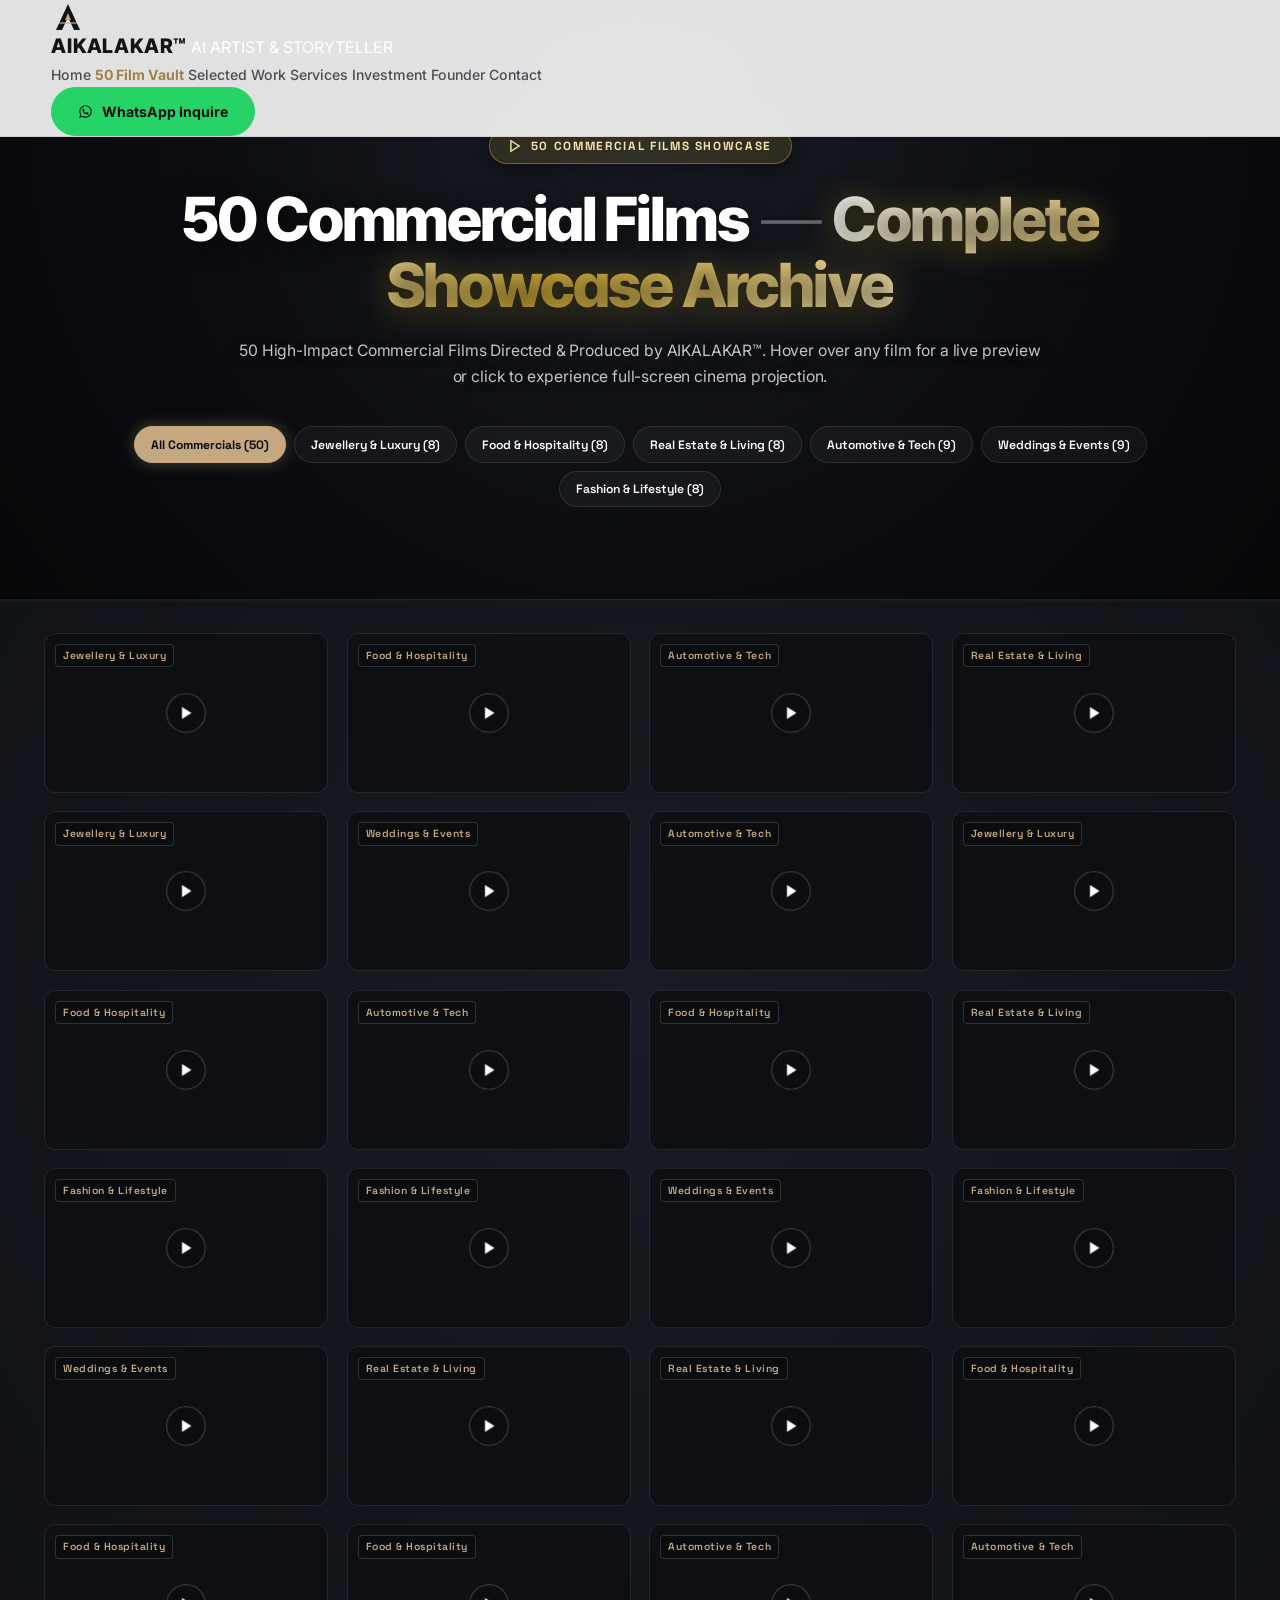
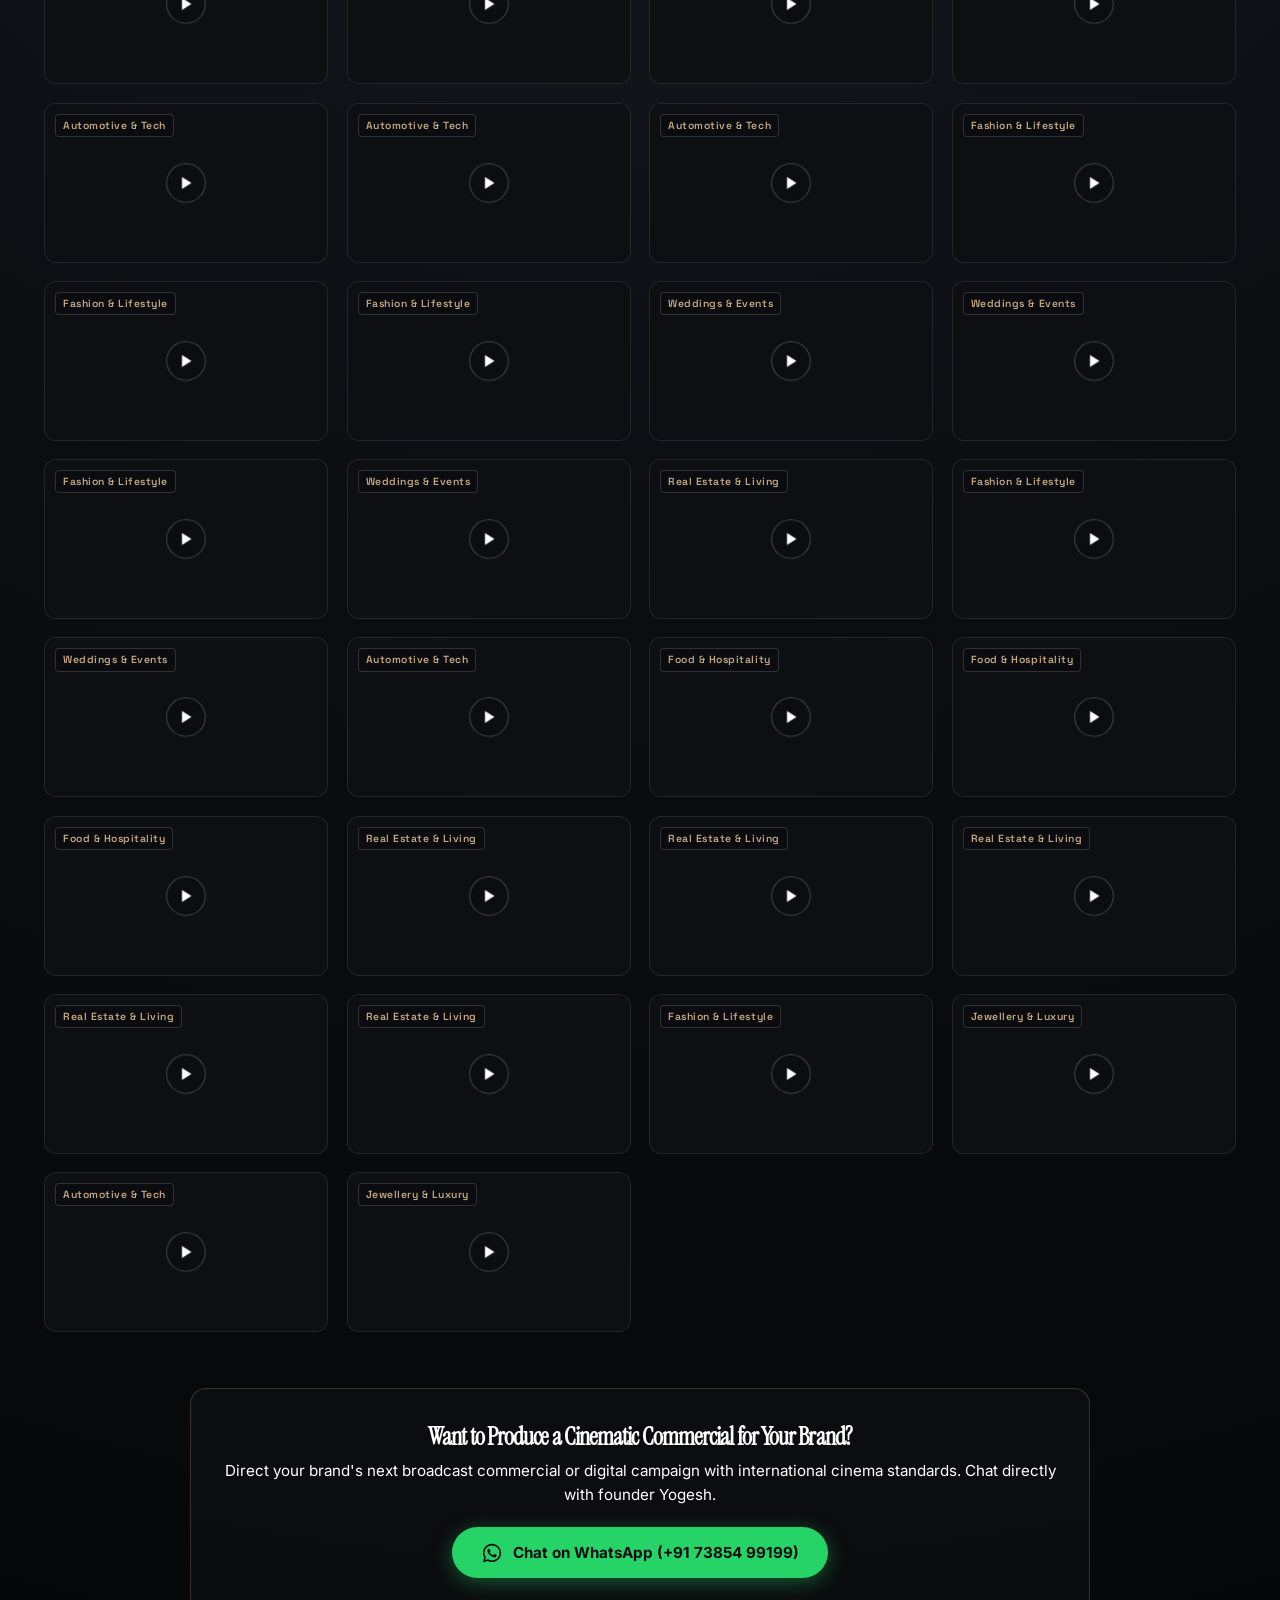
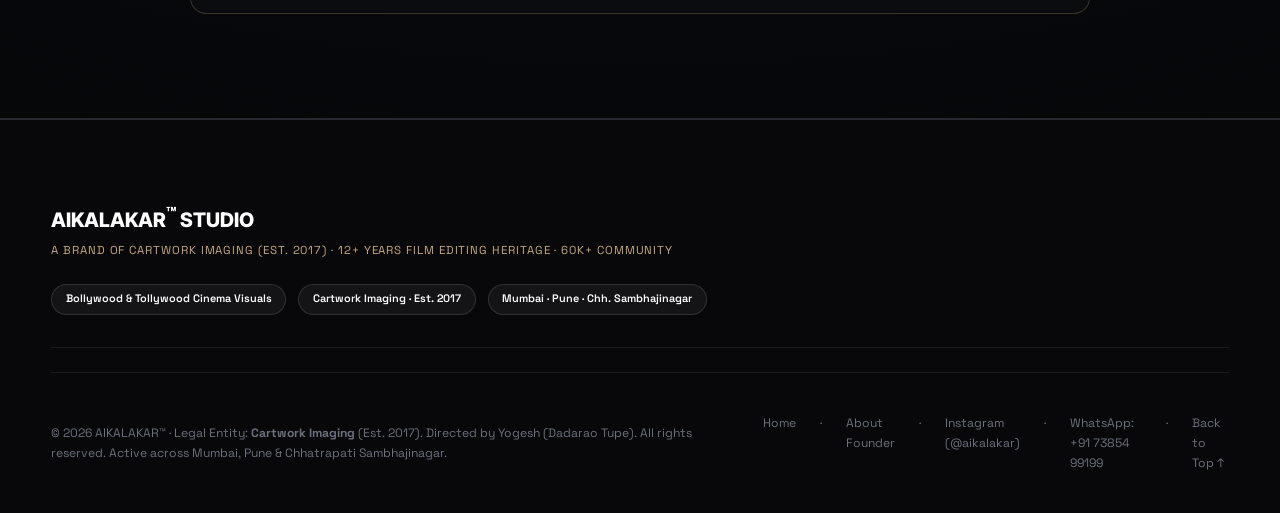
==== vault.html @ ef69bce9 "Add Cartwork Imaging legal entity (Est. 2017) and Mumbai, Pune, Chh. Sambhajinagar movement details" ====
<!DOCTYPE html>
<html lang="en">
<head>
  <meta charset="UTF-8" />
  <meta name="viewport" content="width=device-width, initial-scale=1.0, viewport-fit=cover" />
  <title>50 Commercial Films Showcase | AIKALAKAR™ Studio</title>
  <meta name="description" content="Explore 50 production-grade commercial films directed and produced by AIKALAKAR™. Luxury jewellery, hospitality, real estate, automotive, fashion, and technology commercials." />

  <!-- Favicon -->
  <link rel="icon" type="image/svg+xml" href="assets/favicon.svg" />

  <!-- Brand Standard Typography Fonts -->
  <link rel="preconnect" href="https://fonts.googleapis.com" />
  <link rel="preconnect" href="https://fonts.gstatic.com" crossorigin />
  <link href="https://fonts.googleapis.com/css2?family=Instrument+Serif:ital@0;1&family=Inter+Tight:wght@500;600;700;800&family=Inter:wght@300;400;500;600;700;800&family=Plus+Jakarta+Sans:wght@400;500;600;700&family=Space+Grotesk:wght@500;600;700&display=swap" rel="stylesheet" />

  <!-- Stylesheet -->
  <link rel="stylesheet" href="css/style.css" />
  <style>
    .vault-page-hero {
      padding: 8rem 0 3.5rem 0;
      text-align: center;
      background-color: #07080b !important;
      background: radial-gradient(circle at 50% 20%, rgba(26, 29, 38, 0.95) 0%, rgba(11, 13, 17, 0.99) 55%, #060709 100%), #07080b !important;
      border-bottom: 1px solid rgba(255, 255, 255, 0.08);
    }
    .vault-page-hero h1 {
      font-family: var(--font-display);
      font-size: clamp(2.2rem, 4.8vw, 3.8rem);
      font-weight: 800;
      line-height: 1.1;
      color: #ffffff;
      margin-bottom: 1.15rem;
      letter-spacing: -0.035em;
      text-shadow: 0 4px 24px rgba(0, 0, 0, 0.6);
    }
    .vault-page-hero p {
      max-width: 820px;
      margin: 0 auto 2.25rem auto;
      font-family: var(--font-body);
      font-size: clamp(0.98rem, 1.22vw, 1.15rem);
      color: rgba(255, 255, 255, 0.76);
      line-height: 1.68;
      font-weight: 400;
      letter-spacing: -0.01em;
      text-shadow: 0 2px 10px rgba(0, 0, 0, 0.5);
    }
  </style>
</head>
<body class="theme-cinematic-dark">

  <!-- ==========================================
       HEADER & NAVIGATION
       ========================================== -->
  <header class="site-header" id="header">
    <div class="container header-container">
      <a href="index.html" class="brand-identity" aria-label="AIKALAKAR Studio Home">
        <div class="brand-symbol"><svg width="32" height="32" viewBox="0 0 64 64" fill="none" xmlns="http://www.w3.org/2000/svg"><polygon points="32,6 56,58 44,58 32,32 20,58 8,58" fill="#111111" /><polygon points="26,38 38,38 32,24" fill="#c5a880" /><line x1="16" y1="44" x2="48" y2="44" stroke="#c5a880" stroke-width="2.5" stroke-linecap="square" /></svg></div>
        <div class="brand-text">
          <span class="brand-title">AIKALAKAR<span class="brand-trademark">™</span></span>
          <span class="brand-subtitle">AI ARTIST &amp; STORYTELLER</span>
        </div>
      </a>

      <!-- Desktop Navigation Links -->
      <nav class="desktop-nav" aria-label="Primary Navigation">
        <a href="index.html" class="nav-link">Home</a>
        <a href="vault.html" class="nav-link active" style="color: var(--gold-dark); font-weight: 700;">50 Film Vault</a>
        <a href="index.html#work" class="nav-link">Selected Work</a>
        <a href="index.html#services" class="nav-link">Services</a>
        <a href="index.html#pricing" class="nav-link">Investment</a>
        <a href="index.html#about" class="nav-link">Founder</a>
        <a href="index.html#contact" class="nav-link">Contact</a>
      </nav>

      <!-- Header Action Group -->
      <div class="header-actions">
        <a href="https://wa.me/917385499199?text=Hello%20AIKALAKAR!%20I%20am%20interested%20in%20creating%20a%20commercial%20film%20for%20my%20brand." target="_blank" rel="noopener noreferrer" class="btn btn-primary header-cta-btn" style="background: #25D366; color: #0b0d10; border-color: #25D366; font-weight: 700;">
          <svg width="15" height="15" viewBox="0 0 24 24" fill="currentColor"><path d="M12.04 2c-5.46 0-9.91 4.45-9.91 9.91 0 1.75.46 3.45 1.32 4.95L2.05 22l5.25-1.38c1.45.79 3.08 1.21 4.74 1.21 5.46 0 9.91-4.45 9.91-9.91 0-2.65-1.03-5.14-2.9-7.01A9.82 9.82 0 0 0 12.04 2zm.01 18.06c-1.48 0-2.93-.4-4.2-1.15l-.3-.18-3.12.82.83-3.04-.2-.31a8.13 8.13 0 0 1-1.25-4.29c0-4.51 3.67-8.18 8.19-8.18 2.19 0 4.24.85 5.79 2.4 1.54 1.55 2.4 3.61 2.4 5.8-.01 4.51-3.68 8.12-8.24 8.12zm4.49-6.13c-.25-.12-1.47-.72-1.7-.81-.23-.08-.39-.12-.56.12-.17.25-.64.81-.79.97-.14.17-.29.19-.54.06-.25-.12-1.05-.39-2-1.23-.74-.66-1.24-1.47-1.38-1.72-.15-.25-.02-.38.11-.51.11-.11.25-.29.37-.43.12-.15.17-.25.25-.42.08-.17.04-.31-.02-.44-.06-.12-.56-1.35-.77-1.85-.2-.48-.41-.42-.56-.43h-.48c-.17 0-.44.06-.66.31-.23.25-.87.85-.87 2.08 0 1.23.89 2.41 1.02 2.58.12.17 1.76 2.68 4.25 3.76.59.26 1.06.41 1.42.53.6.19 1.14.16 1.57.1.48-.07 1.47-.6 1.68-1.18.21-.58.21-1.07.15-1.18-.06-.11-.23-.17-.48-.3z"/></svg>
          <span>WhatsApp Inquire</span>
        </a>
        
        <!-- Mobile Menu Toggle Button -->
        <button class="mobile-nav-toggle" aria-label="Toggle navigation menu" id="mobile-nav-btn">
          <span></span>
          <span></span>
          <span></span>
        </button>
      </div>
    </div>
  </header>

  <!-- Mobile Drawer Menu -->
  <div class="mobile-drawer-overlay" id="mobile-overlay"></div>
  <aside class="mobile-drawer" id="mobile-drawer" aria-label="Mobile Navigation">
    <div>
      <div style="display: flex; align-items: center; gap: 0.75rem; margin-bottom: 2.5rem;">
        <svg width="28" height="28" viewBox="0 0 64 64" fill="none" xmlns="http://www.w3.org/2000/svg">
          <polygon points="32,6 56,58 44,58 32,32 20,58 8,58" fill="#111111" />
          <polygon points="26,38 38,38 32,24" fill="#c5a880" />
          <line x1="16" y1="44" x2="48" y2="44" stroke="#c5a880" stroke-width="2.5" />
        </svg>
        <span style="font-family: var(--font-display); font-weight: 800; font-size: 1.2rem;">AIKALAKAR<sup>™</sup></span>
      </div>
      <nav class="mobile-menu-links">
        <a href="index.html" class="mobile-menu-link">Home</a>
        <a href="vault.html" class="mobile-menu-link" style="color: var(--gold-dark); font-weight: 700;">50 Film Vault</a>
        <a href="index.html#work" class="mobile-menu-link">Selected Work</a>
        <a href="index.html#services" class="mobile-menu-link">Creative Services</a>
        <a href="index.html#pricing" class="mobile-menu-link">Investment</a>
        <a href="index.html#about" class="mobile-menu-link">Founder</a>
        <a href="index.html#contact" class="mobile-menu-link">Contact &amp; Enquiry</a>
      </nav>
    </div>

    <div style="padding-top: 2rem; border-top: 1px solid var(--border-light);">
      <p style="font-size: 0.85rem; color: var(--text-secondary); margin-bottom: 1.25rem;">
        Ideas. Visuals. Stories. For Your Brand.
      </p>
      <div style="display: flex; flex-direction: column; gap: 0.75rem;">
        <a href="index.html#contact" class="btn btn-primary" style="width: 100%;">Start a Project</a>
        <a href="https://wa.me/917385499199?text=Hello%20AIKALAKAR!" target="_blank" class="btn btn-whatsapp" style="width: 100%;">
          Chat on WhatsApp
        </a>
      </div>
    </div>
  </aside>

  <main id="main-content">
    <!-- Vault Dedicated Hero Section -->
    <section class="vault-page-hero">
      <div class="container">
        <div class="vault-badge">
          <svg width="14" height="14" viewBox="0 0 24 24" fill="none" stroke="currentColor" stroke-width="2.5"><polygon points="5 3 19 12 5 21 5 3"></polygon></svg>
          50 Commercial Films Showcase
        </div>
        <h1>50 Commercial Films <span class="vault-title-sep">—</span> <span class="vault-title-accent">Complete Showcase Archive</span></h1>
        <p>
          50 High-Impact Commercial Films Directed &amp; Produced by AIKALAKAR™. Hover over any film for a live preview or click to experience full-screen cinema projection.
        </p>

        <!-- Category Filter Pills -->
        <div class="vault-filters-bar" id="vault-filters-bar">
          <button class="vault-filter-btn active" data-filter="all">All Commercials (50)</button>
          <button class="vault-filter-btn" data-filter="luxury">Jewellery &amp; Luxury (8)</button>
          <button class="vault-filter-btn" data-filter="food">Food &amp; Hospitality (8)</button>
          <button class="vault-filter-btn" data-filter="realestate">Real Estate &amp; Living (8)</button>
          <button class="vault-filter-btn" data-filter="auto">Automotive &amp; Tech (9)</button>
          <button class="vault-filter-btn" data-filter="wedding">Weddings &amp; Events (9)</button>
          <button class="vault-filter-btn" data-filter="fashion">Fashion &amp; Lifestyle (8)</button>
        </div>
      </div>
    </section>

    <!-- Vault Grid Section -->
    <section class="video-vault-section" style="padding-top: 2rem;">
      <div class="container-wide">
        <div class="vault-grid" id="vault-films-grid">
          <!-- Populated dynamically by js/main.js -->
        </div>

        <!-- Vault Bottom WhatsApp CTA -->
        <div class="vault-bottom-cta">
          <h3>Want to Produce a Cinematic Commercial for Your Brand?</h3>
          <p>
            Direct your brand's next broadcast commercial or digital campaign with international cinema standards. Chat directly with founder Yogesh.
          </p>
          <a href="https://wa.me/917385499199?text=Hello%20AIKALAKAR%2C%20I%20am%20interested%20in%20producing%20a%20commercial%20film%20for%20my%20brand." target="_blank" rel="noopener noreferrer" class="vault-wa-big-btn">
            <svg width="22" height="22" viewBox="0 0 24 24" fill="currentColor"><path d="M12.04 2c-5.46 0-9.91 4.45-9.91 9.91 0 1.75.46 3.45 1.32 4.95L2.05 22l5.25-1.38c1.45.79 3.08 1.21 4.74 1.21 5.46 0 9.91-4.45 9.91-9.91 0-2.65-1.03-5.14-2.9-7.01A9.82 9.82 0 0 0 12.04 2zm.01 18.06c-1.48 0-2.93-.4-4.2-1.15l-.3-.18-3.12.82.83-3.04-.2-.31a8.13 8.13 0 0 1-1.25-4.29c0-4.51 3.67-8.18 8.19-8.18 2.19 0 4.24.85 5.79 2.4 1.54 1.55 2.4 3.61 2.4 5.8-.01 4.51-3.68 8.12-8.24 8.12zm4.49-6.13c-.25-.12-1.47-.72-1.7-.81-.23-.08-.39-.12-.56.12-.17.25-.64.81-.79.97-.14.17-.29.19-.54.06-.25-.12-1.05-.39-2-1.23-.74-.66-1.24-1.47-1.38-1.72-.15-.25-.02-.38.11-.51.11-.11.25-.29.37-.43.12-.15.17-.25.25-.42.08-.17.04-.31-.02-.44-.06-.12-.56-1.35-.77-1.85-.2-.48-.41-.42-.56-.43h-.48c-.17 0-.44.06-.66.31-.23.25-.87.85-.87 2.08 0 1.23.89 2.41 1.02 2.58.12.17 1.76 2.68 4.25 3.76.59.26 1.06.41 1.42.53.6.19 1.14.16 1.57.1.48-.07 1.47-.6 1.68-1.18.21-.58.21-1.07.15-1.18-.06-.11-.23-.17-.48-.3z"/></svg>
            <span>Chat on WhatsApp (+91 73854 99199)</span>
          </a>
        </div>
      </div>
    </section>
  </main>

  <!-- ==========================================
       MODAL: BIG SCREEN VIDEO LIGHTBOX
       ========================================== -->
  <div class="modal-overlay" id="project-modal" role="dialog" aria-modal="true" aria-labelledby="modal-title">
    <div class="modal-container">
      <button class="modal-close-btn" id="modal-close-btn" aria-label="Close Project Lightbox">
        <svg width="22" height="22" viewBox="0 0 24 24" fill="none" stroke="currentColor" stroke-width="2.5"><line x1="18" y1="6" x2="6" y2="18"></line><line x1="6" y1="6" x2="18" y2="18"></line></svg>
      </button>

      <!-- Video Player Viewport -->
      <div class="modal-video-stage">
        <video id="modal-video-player" class="modal-video-element" controls playsinline>
          <source src="" type="video/mp4" />
          Your browser does not support the video tag.
        </video>
        <!-- Floating Corner WhatsApp Button -->
        <a href="https://wa.me/917385499199?text=Hello%20AIKALAKAR!%20I%20want%20to%20create%20a%20commercial%20video%20in%20this%20style." target="_blank" rel="noopener noreferrer" id="modal-corner-wa-btn" class="modal-corner-wa-btn" title="Inquire For This Style on WhatsApp">
          <svg width="20" height="20" viewBox="0 0 24 24" fill="currentColor"><path d="M12.04 2c-5.46 0-9.91 4.45-9.91 9.91 0 1.75.46 3.45 1.32 4.95L2.05 22l5.25-1.38c1.45.79 3.08 1.21 4.74 1.21 5.46 0 9.91-4.45 9.91-9.91 0-2.65-1.03-5.14-2.9-7.01A9.82 9.82 0 0 0 12.04 2zm.01 18.06c-1.48 0-2.93-.4-4.2-1.15l-.3-.18-3.12.82.83-3.04-.2-.31a8.13 8.13 0 0 1-1.25-4.29c0-4.51 3.67-8.18 8.19-8.18 2.19 0 4.24.85 5.79 2.4 1.54 1.55 2.4 3.61 2.4 5.8-.01 4.51-3.68 8.12-8.24 8.12zm4.49-6.13c-.25-.12-1.47-.72-1.7-.81-.23-.08-.39-.12-.56.12-.17.25-.64.81-.79.97-.14.17-.29.19-.54.06-.25-.12-1.05-.39-2-1.23-.74-.66-1.24-1.47-1.38-1.72-.15-.25-.02-.38.11-.51.11-.11.25-.29.37-.43.12-.15.17-.25.25-.42.08-.17.04-.31-.02-.44-.06-.12-.56-1.35-.77-1.85-.2-.48-.41-.42-.56-.43h-.48c-.17 0-.44.06-.66.31-.23.25-.87.85-.87 2.08 0 1.23.89 2.41 1.02 2.58.12.17 1.76 2.68 4.25 3.76.59.26 1.06.41 1.42.53.6.19 1.14.16 1.57.1.48-.07 1.47-.6 1.68-1.18.21-.58.21-1.07.15-1.18-.06-.11-.23-.17-.48-.3z"/></svg>
          <span>Inquire For This Style on WhatsApp (+91 73854 99199)</span>
        </a>
      </div>

      <!-- Project Metadata & Breakdown -->
      <div class="modal-body">
        <div class="modal-header-meta">
          <span class="category-pill" id="modal-category">Commercial Film</span>
          <span class="mono-meta" id="modal-duration">0:06 · Ultra HD Cinema</span>
        </div>
        <h2 class="modal-title" id="modal-title">Commercial Film Production</h2>
        <p class="modal-narrative" id="modal-narrative"></p>

        <!-- Technical Production Blueprint -->
        <div class="modal-specs-grid">
          <div class="spec-card">
            <span class="spec-label">Cinematic Direction</span>
            <span class="spec-value" id="modal-direction">AIKALAKAR™ Cinematic Direction</span>
          </div>
          <div class="spec-card">
            <span class="spec-label">Production Engine</span>
            <span class="spec-value" id="modal-engine">AIKALAKAR™ Proprietary Neural Production Pipeline</span>
          </div>
          <div class="spec-card">
            <span class="spec-label">Color Science</span>
            <span class="spec-value" id="modal-color">DaVinci Resolve 35mm Master</span>
          </div>
          <div class="spec-card">
            <span class="spec-label">Sound Architecture</span>
            <span class="spec-value" id="modal-sound">Mastered Spatial Foley &amp; Acoustic Score</span>
          </div>
        </div>

        <div class="modal-footer-cta">
          <a href="https://wa.me/917385499199?text=Hello%20AIKALAKAR!%20I%20want%20to%20create%20a%20commercial%20video%20in%20this%20style." target="_blank" rel="noopener noreferrer" class="btn btn-primary" style="background: #25D366; color: #0b0d10; border-color: #25D366; font-weight: 700;">
            <svg width="18" height="18" viewBox="0 0 24 24" fill="currentColor"><path d="M12.04 2c-5.46 0-9.91 4.45-9.91 9.91 0 1.75.46 3.45 1.32 4.95L2.05 22l5.25-1.38c1.45.79 3.08 1.21 4.74 1.21 5.46 0 9.91-4.45 9.91-9.91 0-2.65-1.03-5.14-2.9-7.01A9.82 9.82 0 0 0 12.04 2zm.01 18.06c-1.48 0-2.93-.4-4.2-1.15l-.3-.18-3.12.82.83-3.04-.2-.31a8.13 8.13 0 0 1-1.25-4.29c0-4.51 3.67-8.18 8.19-8.18 2.19 0 4.24.85 5.79 2.4 1.54 1.55 2.4 3.61 2.4 5.8-.01 4.51-3.68 8.12-8.24 8.12zm4.49-6.13c-.25-.12-1.47-.72-1.7-.81-.23-.08-.39-.12-.56.12-.17.25-.64.81-.79.97-.14.17-.29.19-.54.06-.25-.12-1.05-.39-2-1.23-.74-.66-1.24-1.47-1.38-1.72-.15-.25-.02-.38.11-.51.11-.11.25-.29.37-.43.12-.15.17-.25.25-.42.08-.17.04-.31-.02-.44-.06-.12-.56-1.35-.77-1.85-.2-.48-.41-.42-.56-.43h-.48c-.17 0-.44.06-.66.31-.23.25-.87.85-.87 2.08 0 1.23.89 2.41 1.02 2.58.12.17 1.76 2.68 4.25 3.76.59.26 1.06.41 1.42.53.6.19 1.14.16 1.57.1.48-.07 1.47-.6 1.68-1.18.21-.58.21-1.07.15-1.18-.06-.11-.23-.17-.48-.3z"/></svg>
            <span>Inquire on WhatsApp (+91 73854 99199)</span>
          </a>
          <button class="btn btn-outline" id="modal-inquire-btn">
            Inquire via Website Form
          </button>
        </div>
      </div>
    </div>
  </div>

  <!-- Footer -->
  <footer class="site-footer">
    <div class="container">
      <div class="footer-top" style="padding-bottom: 2rem; border-bottom: 1px solid rgba(255,255,255,0.08); margin-bottom: 1.5rem; display: flex; flex-wrap: wrap; justify-content: space-between; gap: 1.5rem; align-items: center;">
        <div>
          <div style="font-family: var(--font-display); font-size: 1.25rem; font-weight: 800; color: #ffffff;">AIKALAKAR<sup>™</sup> STUDIO</div>
          <div style="font-family: var(--font-mono); font-size: 0.72rem; color: var(--gold-accent); margin-top: 0.25rem; letter-spacing: 0.08em;">
            A BRAND OF CARTWORK IMAGING (EST. 2017) · 12+ YEARS FILM EDITING HERITAGE · 60K+ COMMUNITY
          </div>
        </div>
        <div style="display: flex; gap: 0.75rem; flex-wrap: wrap;">
          <span class="cinema-tag-badge">Bollywood &amp; Tollywood Cinema Visuals</span>
          <span class="cinema-tag-badge">Cartwork Imaging · Est. 2017</span>
          <span class="cinema-tag-badge">Mumbai · Pune · Chh. Sambhajinagar</span>
        </div>
      </div>
      <div class="footer-bottom">
        <div>
          © 2026 AIKALAKAR™ · Legal Entity: <strong>Cartwork Imaging</strong> (Est. 2017). Directed by Yogesh (Dadarao Tupe). All rights reserved. Active across Mumbai, Pune &amp; Chhatrapati Sambhajinagar.
        </div>
        <div class="footer-bottom-links">
          <a href="index.html">Home</a>
          <span>·</span>
          <a href="index.html#about">About Founder</a>
          <span>·</span>
          <a href="https://instagram.com/aikalakar" target="_blank" rel="noopener noreferrer">Instagram (@aikalakar)</a>
          <span>·</span>
          <a href="https://wa.me/917385499199" target="_blank" rel="noopener noreferrer">WhatsApp: +91 73854 99199</a>
          <span>·</span>
          <a href="#">Back to Top ↑</a>
        </div>
      </div>
    </div>
  </footer>

  <script src="js/main.js"></script>
</body>
</html>
---- css/style.css ----
/* ==========================================================================
   AIKALAKAR™ — Editorial Design System & Stylesheet
   Luxury Creative Agency · AI-Powered Production · Cinematic Visuals
   ========================================================================== */

/* ── 1. DESIGN TOKENS ── */
:root {
  /* Color Palette */
  --color-white: #ffffff;
  --color-ivory: #faf8f5;
  --color-ivory-light: #fdfcf9;
  --color-ivory-dark: #f0ece3;
  --color-charcoal-deep: #0c0d10;
  --color-charcoal: #141519;
  --color-charcoal-surface: #1a1c22;
  --color-charcoal-border: #272a33;
  --color-black: #08080a;

  /* Typography Colors */
  --text-primary: #121316;
  --text-secondary: #4a4d55;
  --text-muted: #7d828f;
  --text-inverse: #f7f7f9;
  --text-inverse-muted: #9fa3af;

  /* Accent Muted Metallic Gold */
  --gold-accent: #c5a880;
  --gold-muted: #bfa15f;
  --gold-dark: #9e824c;
  --gold-glow: rgba(197, 168, 128, 0.16);
  --gold-subtle: rgba(197, 168, 128, 0.08);

  /* Hairline Borders */
  --border-light: rgba(18, 19, 22, 0.08);
  --border-subtle: rgba(18, 19, 22, 0.05);
  --border-card: #e8e5de;
  --border-dark: rgba(255, 255, 255, 0.1);

  /* International Standard Typography Tokens */
  --font-display: 'Inter Tight', -apple-system, BlinkMacSystemFont, 'SF Pro Display', 'Helvetica Neue', Arial, sans-serif;
  --font-serif: 'Instrument Serif', Georgia, 'Times New Roman', serif;
  --font-body: 'Inter', -apple-system, BlinkMacSystemFont, 'SF Pro Text', 'Helvetica Neue', Arial, sans-serif;
  --font-mono: 'Space Grotesk', -apple-system, 'SF Mono', Menlo, monospace;

  /* Layout & Spacing */
  --container-max: 1360px;
  --container-narrow: 1040px;
  --container-pad: clamp(1.25rem, 4vw, 3.5rem);
  --section-pad-y: clamp(5rem, 8vw, 9rem);
  --section-pad-sm: clamp(3rem, 5vw, 5rem);

  /* Transitions */
  --transition-fast: 0.2s cubic-bezier(0.16, 1, 0.3, 1);
  --transition-smooth: 0.4s cubic-bezier(0.16, 1, 0.3, 1);
  --transition-slow: 0.7s cubic-bezier(0.16, 1, 0.3, 1);

  /* Shadows */
  --shadow-subtle: 0 4px 20px -2px rgba(0, 0, 0, 0.04);
  --shadow-elevated: 0 16px 40px -8px rgba(0, 0, 0, 0.08);
  --shadow-modal: 0 24px 60px -12px rgba(0, 0, 0, 0.35);

  /* Radius */
  --radius-xs: 4px;
  --radius-sm: 8px;
  --radius-md: 14px;
  --radius-lg: 20px;
  --radius-pill: 9999px;
}

/* ── 2. GLOBAL RESET & BASE ── */
*, *::before, *::after {
  margin: 0;
  padding: 0;
  box-sizing: border-box;
}

html {
  font-size: 16px;
  scroll-behavior: smooth;
  text-rendering: optimizeLegibility;
  -webkit-font-smoothing: antialiased;
  -moz-osx-font-smoothing: grayscale;
  -webkit-text-size-adjust: 100%;
  overflow-x: hidden;
  max-width: 100vw;
}

body {
  font-family: var(--font-body);
  background-color: var(--color-white);
  color: var(--text-primary);
  line-height: 1.65;
  overflow-x: hidden;
  position: relative;
}

img, video {
  max-width: 100%;
  height: auto;
  display: block;
}

a {
  color: inherit;
  text-decoration: none;
  transition: color var(--transition-fast);
}

button, input, textarea, select {
  font: inherit;
  background: none;
  border: none;
  outline: none;
}

button {
  cursor: pointer;
}

ul, ol {
  list-style: none;
}

h1, h2, h3, h4, h5, h6 {
  font-family: var(--font-display);
  font-weight: 700;
  color: var(--text-primary);
  line-height: 1.1;
  letter-spacing: -0.038em;
  font-feature-settings: "cv02", "cv03", "cv04", "cv11";
}

.editorial-serif {
  font-family: var(--font-serif);
  font-style: italic;
  font-weight: 400;
  letter-spacing: -0.015em;
  font-size: 1.08em;
  line-height: 0.95;
  color: inherit;
  display: inline-block;
  padding-right: 0.04em;
}

.eyebrow {
  display: inline-flex;
  align-items: center;
  gap: 0.65rem;
  font-family: var(--font-mono);
  font-size: 0.75rem;
  font-weight: 600;
  text-transform: uppercase;
  letter-spacing: 0.16em;
  color: var(--text-secondary);
}

.eyebrow-dot {
  width: 6px;
  height: 6px;
  border-radius: 50%;
  background-color: var(--gold-accent);
  display: inline-block;
  animation: pulse-subtle 2.5s infinite ease-in-out;
}

@keyframes pulse-subtle {
  0%, 100% { opacity: 0.6; transform: scale(0.9); }
  50% { opacity: 1; transform: scale(1.15); }
}

.section-title {
  font-size: clamp(2rem, 3.8vw, 3.4rem);
  font-weight: 700;
  letter-spacing: -0.03em;
  line-height: 1.15;
  margin-top: 0.75rem;
  margin-bottom: 1rem;
}

.section-subtitle {
  font-size: clamp(1rem, 1.3vw, 1.2rem);
  color: var(--text-secondary);
  max-width: 620px;
  font-weight: 400;
  line-height: 1.6;
}

/* ── 4. LAYOUT CONTAINERS ── */
.container {
  width: 100%;
  max-width: var(--container-max);
  margin-left: auto;
  margin-right: auto;
  padding-left: var(--container-pad);
  padding-right: var(--container-pad);
}

.container-narrow {
  max-width: var(--container-narrow);
}

.section {
  padding-top: var(--section-pad-y);
  padding-bottom: var(--section-pad-y);
  position: relative;
}

.section-ivory {
  background-color: var(--color-ivory);
}

.section-charcoal {
  background-color: var(--color-charcoal-deep);
  color: var(--text-inverse);
}

.section-charcoal h1,
.section-charcoal h2,
.section-charcoal h3,
.section-charcoal h4 {
  color: var(--text-inverse);
}

.section-charcoal .eyebrow {
  color: var(--gold-accent);
}

.section-charcoal .section-subtitle {
  color: var(--text-inverse-muted);
}

/* ── 5. HEADER & NAVIGATION ── */
.site-header {
  position: fixed;
  top: 0;
  left: 0;
  width: 100%;
  z-index: 1000;
  background-color: rgba(255, 255, 255, 0.88);
  backdrop-filter: blur(16px);
  -webkit-backdrop-filter: blur(16px);
  border-bottom: 1px solid var(--border-light);
  transition: all var(--transition-smooth);
}

.site-header.scrolled {
  background-color: rgba(255, 255, 255, 0.96);
  box-shadow: 0 4px 20px rgba(0, 0, 0, 0.04);
}

.nav-inner {
  display: flex;
  align-items: center;
  justify-content: space-between;
  height: 80px;
  transition: height var(--transition-fast);
}

.site-header.scrolled .nav-inner {
  height: 70px;
}

/* Brand Wordmark & Geometric A */
.brand-link {
  display: flex;
  align-items: center;
  gap: 0.85rem;
  text-decoration: none;
}

.brand-symbol {
  width: 34px;
  height: 34px;
  display: flex;
  align-items: center;
  justify-content: center;
  flex-shrink: 0;
}

.brand-text-group {
  display: flex;
  flex-direction: column;
}

.brand-title {
  font-family: var(--font-display);
  font-size: 1.25rem;
  font-weight: 800;
  letter-spacing: 0.04em;
  color: var(--text-primary);
  line-height: 1;
}

.brand-title sup {
  font-size: 0.55em;
  font-weight: 600;
  color: var(--gold-accent);
  margin-left: 2px;
}

.brand-tagline {
  font-family: var(--font-mono);
  font-size: 0.62rem;
  text-transform: uppercase;
  letter-spacing: 0.12em;
  color: var(--text-muted);
  margin-top: 2px;
}

/* Nav Menu */
.nav-menu {
  display: flex;
  align-items: center;
  gap: 2.2rem;
}

.nav-link {
  font-family: var(--font-body);
  font-size: 0.88rem;
  font-weight: 500;
  color: var(--text-secondary);
  position: relative;
  padding: 0.35rem 0;
  transition: color var(--transition-fast);
}

.nav-link::after {
  content: '';
  position: absolute;
  bottom: 0;
  left: 0;
  width: 0%;
  height: 1.5px;
  background-color: var(--gold-accent);
  transition: width var(--transition-fast);
}

.nav-link:hover {
  color: var(--text-primary);
}

.nav-link:hover::after {
  width: 100%;
}

.nav-actions {
  display: flex;
  align-items: center;
  gap: 1rem;
}

/* Buttons */
.btn {
  display: inline-flex;
  align-items: center;
  justify-content: center;
  gap: 0.6rem;
  padding: 0.75rem 1.6rem;
  border-radius: var(--radius-pill);
  font-size: 0.88rem;
  font-weight: 600;
  text-decoration: none;
  cursor: pointer;
  transition: all var(--transition-smooth);
  white-space: nowrap;
}

.btn-primary {
  background-color: var(--color-black);
  color: var(--color-white);
  border: 1px solid var(--color-black);
}

.btn-primary:hover {
  background-color: #202228;
  border-color: #202228;
  transform: translateY(-2px);
  box-shadow: 0 8px 24px rgba(0, 0, 0, 0.12);
}

.btn-secondary {
  background-color: transparent;
  color: var(--text-primary);
  border: 1px solid var(--border-card);
}

.btn-secondary:hover {
  border-color: var(--text-primary);
  background-color: var(--color-ivory);
  transform: translateY(-2px);
}

.btn-gold {
  background-color: var(--gold-accent);
  color: var(--color-charcoal-deep);
  border: 1px solid var(--gold-accent);
}

.btn-gold:hover {
  background-color: #d1b48d;
  box-shadow: 0 8px 24px rgba(197, 168, 128, 0.25);
  transform: translateY(-2px);
}

.btn-whatsapp {
  background-color: #25d366;
  color: #ffffff;
  border: 1px solid #25d366;
}

.btn-whatsapp:hover {
  background-color: #1ebd5a;
  box-shadow: 0 8px 20px rgba(37, 211, 102, 0.25);
  transform: translateY(-2px);
}

.btn-icon-circle {
  width: 42px;
  height: 42px;
  border-radius: 50%;
  padding: 0;
  display: inline-flex;
  align-items: center;
  justify-content: center;
  border: 1px solid var(--border-light);
  color: var(--text-primary);
  transition: all var(--transition-fast);
}

.btn-icon-circle:hover {
  border-color: var(--gold-accent);
  color: var(--gold-accent);
  transform: translateY(-2px);
}

/* Mobile Nav Toggle */
.mobile-nav-toggle {
  display: none;
  flex-direction: column;
  justify-content: center;
  gap: 5px;
  width: 40px;
  height: 40px;
  padding: 8px;
  border-radius: var(--radius-sm);
  background: transparent;
  z-index: 1002;
}

.mobile-nav-toggle span {
  display: block;
  width: 100%;
  height: 2px;
  background-color: var(--text-primary);
  transition: transform var(--transition-fast), opacity var(--transition-fast);
}

.mobile-nav-toggle.open span:nth-child(1) {
  transform: translateY(7px) rotate(45deg);
}

.mobile-nav-toggle.open span:nth-child(2) {
  opacity: 0;
}

.mobile-nav-toggle.open span:nth-child(3) {
  transform: translateY(-7px) rotate(-45deg);
}

/* Mobile Drawer */
.mobile-drawer {
  position: fixed;
  top: 0;
  right: -100%;
  width: 100%;
  max-width: 360px;
  height: 100vh;
  background-color: var(--color-white);
  box-shadow: -10px 0 40px rgba(0, 0, 0, 0.12);
  z-index: 1001;
  padding: 6rem 2rem 3rem;
  display: flex;
  flex-direction: column;
  justify-content: space-between;
  transition: right var(--transition-smooth);
}

.mobile-drawer.open {
  right: 0;
}

.mobile-drawer-overlay {
  position: fixed;
  inset: 0;
  background: rgba(0, 0, 0, 0.35);
  backdrop-filter: blur(4px);
  z-index: 1000;
  opacity: 0;
  pointer-events: none;
  transition: opacity var(--transition-smooth);
}

.mobile-drawer-overlay.open {
  opacity: 1;
  pointer-events: auto;
}

.mobile-menu-links {
  display: flex;
  flex-direction: column;
  gap: 1.5rem;
}

.mobile-menu-link {
  font-family: var(--font-display);
  font-size: 1.35rem;
  font-weight: 700;
  color: var(--text-primary);
  transition: color var(--transition-fast);
}

.mobile-menu-link:hover {
  color: var(--gold-accent);
}

/* ── 6. HERO SECTION (FULLSCREEN BACKGROUND VIDEO & CINEMATIC OVERLAY) ── */
.hero-section.hero-fullscreen-video {
  position: relative;
  min-height: 100vh;
  min-height: 100dvh;
  width: 100%;
  display: flex;
  flex-direction: column;
  justify-content: space-between;
  align-items: stretch;
  background-color: #060709;
  color: #ffffff;
  overflow: hidden;
  padding-top: calc(72px + clamp(0.75rem, 2vh, 1.75rem));
  padding-bottom: clamp(0.75rem, 1.5vh, 1.25rem);
  box-sizing: border-box;
}

/* Full-Bleed Video Background Stage */
.hero-bg-video-container {
  position: absolute;
  inset: 0;
  width: 100%;
  height: 100%;
  overflow: hidden;
  pointer-events: none;
  z-index: 1;
}

#hero-bg-video {
  width: 100%;
  height: 100%;
  object-fit: cover;
  object-position: center center;
  filter: brightness(0.72) contrast(1.12) saturate(1.08);
  transform: scale(1.02);
  transition: opacity 0.6s ease;
}

/* Dual Cinematic Gradient Scrim: Deep Vignette & Contrast Gradients */
.hero-bg-overlay {
  position: absolute;
  inset: 0;
  background:
    radial-gradient(circle at 50% 45%, rgba(6, 8, 12, 0.35) 0%, rgba(4, 5, 8, 0.72) 60%, rgba(2, 3, 4, 0.94) 100%),
    linear-gradient(180deg, rgba(4, 5, 8, 0.75) 0%, rgba(4, 5, 8, 0.25) 30%, rgba(4, 5, 8, 0.65) 70%, rgba(4, 5, 8, 0.98) 100%);
  pointer-events: none;
}

.hero-bg-grain {
  position: absolute;
  inset: 0;
  background-image: radial-gradient(rgba(255, 255, 255, 0.04) 1px, transparent 0);
  background-size: 4px 4px;
  pointer-events: none;
  opacity: 0.35;
}

/* Foreground Centered Content Wrapper */
.hero-content-wrapper {
  position: relative;
  z-index: 2;
  width: 100%;
  max-width: 1360px;
  margin: 0 auto;
  padding: 0 1.5rem;
  display: flex;
  flex-direction: column;
  justify-content: space-between;
  flex-grow: 1;
}

.hero-content-center {
  text-align: center;
  max-width: 960px;
  margin: auto auto;
  padding: clamp(1rem, 2.5vh, 2.5rem) 0;
  display: flex;
  flex-direction: column;
  align-items: center;
  justify-content: center;
}

/* Live Studio Badge */
.hero-live-badge {
  display: inline-flex;
  align-items: center;
  gap: 0.6rem;
  padding: 0.45rem 1.15rem;
  background: rgba(255, 255, 255, 0.08);
  backdrop-filter: blur(14px);
  -webkit-backdrop-filter: blur(14px);
  border: 1px solid rgba(255, 255, 255, 0.16);
  border-radius: var(--radius-pill);
  font-family: var(--font-mono);
  font-size: clamp(0.68rem, 0.9vw, 0.76rem);
  font-weight: 600;
  letter-spacing: 0.12em;
  color: #f3f4f6;
  text-transform: uppercase;
  margin-bottom: 1.25rem;
  box-shadow: 0 8px 24px rgba(0, 0, 0, 0.4);
}

.pulse-recording-dot {
  width: 8px;
  height: 8px;
  border-radius: 50%;
  background-color: #ef4444;
  box-shadow: 0 0 10px #ef4444;
  animation: pulse-subtle 1.4s infinite ease-in-out;
}

/* Main Headline */
.hero-fullscreen-headline {
  font-family: var(--font-display);
  font-size: clamp(2.1rem, 5.2vw, 4.5rem);
  font-weight: 800;
  line-height: 1.08;
  letter-spacing: -0.035em;
  color: #ffffff;
  margin-top: 0;
  margin-bottom: 1.15rem;
  text-shadow: 0 4px 30px rgba(0, 0, 0, 0.75);
}

.hero-gold-glow {
  background: linear-gradient(135deg, #ffffff 0%, #d4af37 50%, #f3e5ab 100%);
  -webkit-background-clip: text;
  -webkit-text-fill-color: transparent;
  font-style: italic;
  font-family: var(--font-serif);
  filter: drop-shadow(0 2px 14px rgba(212, 175, 55, 0.4));
}

/* Subtitle Description */
.hero-fullscreen-description {
  font-size: clamp(0.95rem, 1.25vw, 1.2rem);
  line-height: 1.58;
  color: rgba(255, 255, 255, 0.88);
  max-width: 720px;
  margin: 0 auto 1.85rem auto;
  font-weight: 400;
  text-shadow: 0 2px 14px rgba(0, 0, 0, 0.65);
}

/* High-Conversion Actions */
.hero-fullscreen-actions {
  display: flex;
  align-items: center;
  justify-content: center;
  flex-wrap: wrap;
  gap: 0.85rem;
  margin-bottom: 1.85rem;
  width: 100%;
}

.btn-hero-gold {
  background: linear-gradient(135deg, #d4af37 0%, #aa820a 100%);
  color: #050608 !important;
  font-weight: 700;
  font-size: 0.95rem;
  letter-spacing: 0.02em;
  border-radius: var(--radius-pill);
  padding: 0.85rem 1.85rem;
  box-shadow: 0 10px 28px rgba(212, 175, 55, 0.35);
  display: inline-flex;
  align-items: center;
  gap: 0.55rem;
  border: 1px solid rgba(255, 255, 255, 0.2);
  transition: all 0.3s cubic-bezier(0.16, 1, 0.3, 1);
  text-decoration: none;
}

.btn-hero-gold:hover {
  transform: translateY(-2px) scale(1.02);
  box-shadow: 0 14px 36px rgba(212, 175, 55, 0.5);
  filter: brightness(1.08);
}

.btn-hero-glass {
  background: rgba(255, 255, 255, 0.1);
  backdrop-filter: blur(14px);
  -webkit-backdrop-filter: blur(14px);
  border: 1px solid rgba(255, 255, 255, 0.28);
  color: #ffffff !important;
  font-weight: 600;
  font-size: 0.95rem;
  border-radius: var(--radius-pill);
  padding: 0.85rem 1.75rem;
  display: inline-flex;
  align-items: center;
  gap: 0.55rem;
  transition: all 0.3s cubic-bezier(0.16, 1, 0.3, 1);
  text-decoration: none;
}

.btn-hero-glass:hover {
  background: rgba(255, 255, 255, 0.22);
  border-color: rgba(255, 255, 255, 0.5);
  transform: translateY(-2px);
  color: #ffffff;
}

.btn-hero-whatsapp {
  background: rgba(37, 211, 102, 0.16);
  backdrop-filter: blur(14px);
  -webkit-backdrop-filter: blur(14px);
  border: 1px solid rgba(37, 211, 102, 0.45);
  color: #25d366 !important;
  font-weight: 600;
  font-size: 0.95rem;
  border-radius: var(--radius-pill);
  padding: 0.85rem 1.65rem;
  display: inline-flex;
  align-items: center;
  gap: 0.55rem;
  transition: all 0.3s cubic-bezier(0.16, 1, 0.3, 1);
  text-decoration: none;
}

.btn-hero-whatsapp:hover {
  background: #25d366;
  color: #000000 !important;
  border-color: #25d366;
  transform: translateY(-2px);
  box-shadow: 0 10px 25px rgba(37, 211, 102, 0.35);
}

/* Trust Strip */
.hero-fullscreen-trust {
  display: inline-flex;
  align-items: center;
  justify-content: center;
  flex-wrap: wrap;
  gap: 1.15rem;
  padding: 0.6rem 1.4rem;
  background: rgba(5, 7, 10, 0.55);
  backdrop-filter: blur(16px);
  -webkit-backdrop-filter: blur(16px);
  border: 1px solid rgba(255, 255, 255, 0.12);
  border-radius: var(--radius-pill);
  box-shadow: 0 8px 30px rgba(0, 0, 0, 0.4);
}

.hero-trust-item {
  display: flex;
  align-items: center;
  gap: 0.45rem;
}

.hero-trust-item .trust-val {
  font-family: var(--font-mono);
  font-size: 0.82rem;
  font-weight: 700;
  color: #f3f4f6;
  letter-spacing: 0.04em;
}

.hero-trust-item .trust-lbl {
  font-size: 0.76rem;
  color: rgba(255, 255, 255, 0.65);
  font-weight: 500;
}

.hero-trust-sep {
  width: 4px;
  height: 4px;
  border-radius: 50%;
  background: var(--gold-accent);
  opacity: 0.7;
}

/* Bottom Dock Bar: Reel Switcher, Sound & Scroll */
.hero-bottom-dock {
  display: flex;
  align-items: center;
  justify-content: space-between;
  gap: 1rem;
  width: 100%;
  padding-top: 0.75rem;
  border-top: 1px solid rgba(255, 255, 255, 0.1);
  margin-top: auto;
}

.hero-reel-switcher {
  display: flex;
  align-items: center;
  gap: 0.45rem;
  overflow-x: auto;
  white-space: nowrap;
  padding: 0.2rem 0;
  scrollbar-width: none;
  -webkit-overflow-scrolling: touch;
}

.hero-reel-switcher::-webkit-scrollbar {
  display: none;
}

.hero-reel-switcher .switcher-label {
  font-family: var(--font-mono);
  font-size: 0.68rem;
  font-weight: 700;
  color: rgba(255, 255, 255, 0.5);
  letter-spacing: 0.1em;
  margin-right: 0.25rem;
  flex-shrink: 0;
}

.reel-pill-btn {
  background: rgba(255, 255, 255, 0.07);
  border: 1px solid rgba(255, 255, 255, 0.14);
  color: rgba(255, 255, 255, 0.78);
  font-family: var(--font-mono);
  font-size: 0.72rem;
  font-weight: 600;
  letter-spacing: 0.04em;
  padding: 0.38rem 0.85rem;
  border-radius: var(--radius-pill);
  cursor: pointer;
  transition: all 0.25s ease;
  flex-shrink: 0;
}

.reel-pill-btn:hover {
  background: rgba(255, 255, 255, 0.15);
  color: #ffffff;
  border-color: rgba(255, 255, 255, 0.35);
}

.reel-pill-btn.active {
  background: var(--gold-accent);
  color: #000000;
  font-weight: 700;
  border-color: var(--gold-accent);
  box-shadow: 0 0 14px rgba(212, 175, 55, 0.45);
}

.hero-audio-dock {
  display: flex;
  align-items: center;
  gap: 0.75rem;
  flex-shrink: 0;
}

.hero-sound-toggle-btn {
  display: inline-flex;
  align-items: center;
  gap: 0.4rem;
  background: rgba(255, 255, 255, 0.08);
  border: 1px solid rgba(255, 255, 255, 0.18);
  border-radius: var(--radius-pill);
  padding: 0.38rem 0.75rem;
  color: rgba(255, 255, 255, 0.85);
  font-family: var(--font-mono);
  font-size: 0.7rem;
  font-weight: 600;
  letter-spacing: 0.06em;
  cursor: pointer;
  transition: all 0.25s ease;
}

.hero-sound-toggle-btn:hover {
  background: rgba(255, 255, 255, 0.18);
  color: #ffffff;
}

.hero-scroll-cue {
  display: inline-flex;
  align-items: center;
  gap: 0.35rem;
  color: rgba(255, 255, 255, 0.7);
  font-family: var(--font-mono);
  font-size: 0.7rem;
  font-weight: 600;
  letter-spacing: 0.08em;
  text-decoration: none;
  padding: 0.38rem 0.65rem;
  border-radius: var(--radius-pill);
  transition: all 0.25s ease;
}

.hero-scroll-cue:hover {
  color: var(--gold-accent);
  transform: translateY(2px);
}

/* Mobile & Tablet Responsiveness */
@media (max-width: 900px) {
  .hero-fullscreen-headline {
    font-size: clamp(2rem, 6.5vw, 3.2rem);
  }

  .hero-fullscreen-description {
    font-size: 0.98rem;
    margin-bottom: 1.5rem;
  }

  .hero-fullscreen-trust {
    padding: 0.5rem 1rem;
    gap: 0.75rem;
  }

  .hero-trust-item .trust-val {
    font-size: 0.76rem;
  }

  .hero-trust-item .trust-lbl {
    font-size: 0.7rem;
  }
}

@media (max-width: 640px) {
  .hero-section.hero-fullscreen-video {
    padding-top: calc(68px + 1rem);
    padding-bottom: 0.85rem;
  }

  .hero-content-wrapper {
    padding: 0 1rem;
  }

  .hero-live-badge {
    padding: 0.35rem 0.85rem;
    font-size: 0.65rem;
    margin-bottom: 0.85rem;
    letter-spacing: 0.08em;
  }

  .hero-fullscreen-headline {
    font-size: clamp(1.85rem, 7.8vw, 2.5rem);
    line-height: 1.1;
    margin-bottom: 0.85rem;
  }

  .hero-fullscreen-description {
    font-size: 0.9rem;
    line-height: 1.5;
    margin-bottom: 1.35rem;
  }

  .hero-fullscreen-actions {
    flex-direction: column;
    width: 100%;
    gap: 0.65rem;
    margin-bottom: 1.35rem;
  }

  .hero-fullscreen-actions .btn {
    width: 100%;
    justify-content: center;
    padding: 0.8rem 1.25rem;
    font-size: 0.9rem;
  }

  .hero-fullscreen-trust {
    border-radius: 12px;
    display: grid;
    grid-template-columns: 1fr 1fr;
    gap: 0.5rem 0.75rem;
    width: 100%;
    text-align: left;
    padding: 0.75rem 1rem;
  }

  .hero-trust-sep {
    display: none;
  }

  .hero-trust-item {
    flex-direction: column;
    align-items: flex-start;
    gap: 0.1rem;
  }

  .hero-bottom-dock {
    flex-direction: column;
    align-items: stretch;
    gap: 0.5rem;
    padding-top: 0.5rem;
  }

  .hero-audio-dock {
    justify-content: space-between;
    width: 100%;
  }
}

/* ── 7. SELECTED WORK (PORTFOLIO) ── */
.portfolio-header-row {
  display: flex;
  flex-direction: column;
  gap: 1.5rem;
  margin-bottom: 3rem;
}

@media (min-width: 768px) {
  .portfolio-header-row {
    flex-direction: row;
    align-items: flex-end;
    justify-content: space-between;
  }
}

/* Filter Nav */
.portfolio-filter-nav {
  display: flex;
  flex-wrap: wrap;
  gap: 0.5rem;
  padding-bottom: 0.5rem;
}

.filter-btn {
  font-family: var(--font-body);
  font-size: 0.82rem;
  font-weight: 600;
  color: var(--text-secondary);
  padding: 0.5rem 1.15rem;
  border-radius: var(--radius-pill);
  background-color: transparent;
  border: 1px solid var(--border-light);
  transition: all var(--transition-fast);
}

.filter-btn:hover {
  color: var(--text-primary);
  border-color: var(--border-card);
  background-color: var(--color-ivory);
}

.filter-btn.active {
  color: var(--color-white);
  background-color: var(--color-black);
  border-color: var(--color-black);
}

/* Portfolio Grid */
.portfolio-grid {
  display: grid;
  grid-template-columns: 1fr;
  gap: 2.5rem;
}

@media (min-width: 768px) {
  .portfolio-grid {
    grid-template-columns: repeat(2, 1fr);
  }
}

@media (min-width: 1200px) {
  .portfolio-grid {
    grid-template-columns: repeat(2, 1fr);
    gap: 3rem;
  }
}

/* Project Card */
.project-card {
  group: relative;
  display: flex;
  flex-direction: column;
  border-radius: var(--radius-md);
  overflow: hidden;
  background-color: var(--color-white);
  border: 1px solid var(--border-card);
  transition: all var(--transition-smooth);
  cursor: pointer;
}

.project-card:hover {
  transform: translateY(-4px);
  box-shadow: var(--shadow-elevated);
  border-color: rgba(197, 168, 128, 0.4);
}

.project-thumbnail-wrapper {
  position: relative;
  aspect-ratio: 16 / 9;
  overflow: hidden;
  background-color: var(--color-charcoal-deep);
}

.project-thumbnail {
  width: 100%;
  height: 100%;
  object-fit: cover;
  transition: transform 0.8s cubic-bezier(0.16, 1, 0.3, 1), filter var(--transition-fast);
}

.project-card:hover .project-thumbnail {
  transform: scale(1.05);
}

.project-card-overlay {
  position: absolute;
  inset: 0;
  background: linear-gradient(180deg, rgba(0, 0, 0, 0.1) 0%, rgba(0, 0, 0, 0.6) 100%);
  opacity: 0.65;
  transition: opacity var(--transition-fast);
}

.project-card:hover .project-card-overlay {
  opacity: 0.85;
}

.project-play-icon {
  position: absolute;
  top: 50%;
  left: 50%;
  transform: translate(-50%, -50%) scale(0.9);
  width: 58px;
  height: 58px;
  border-radius: 50%;
  background-color: rgba(255, 255, 255, 0.2);
  backdrop-filter: blur(10px);
  -webkit-backdrop-filter: blur(10px);
  border: 1px solid rgba(255, 255, 255, 0.4);
  color: #ffffff;
  display: flex;
  align-items: center;
  justify-content: center;
  transition: all var(--transition-fast);
  opacity: 0.9;
}

.project-card:hover .project-play-icon {
  transform: translate(-50%, -50%) scale(1.08);
  background-color: var(--color-white);
  color: var(--color-black);
  border-color: var(--color-white);
}

.project-specs-badge {
  position: absolute;
  top: 1.25rem;
  right: 1.25rem;
  background-color: rgba(12, 13, 16, 0.65);
  backdrop-filter: blur(8px);
  -webkit-backdrop-filter: blur(8px);
  border: 1px solid rgba(255, 255, 255, 0.15);
  color: #ffffff;
  font-family: var(--font-mono);
  font-size: 0.72rem;
  padding: 0.3rem 0.7rem;
  border-radius: var(--radius-xs);
  letter-spacing: 0.05em;
}

.project-content {
  padding: 1.75rem;
  display: flex;
  flex-direction: column;
  flex-grow: 1;
}

.project-meta-row {
  display: flex;
  justify-content: space-between;
  align-items: center;
  margin-bottom: 0.6rem;
}

.project-category {
  font-family: var(--font-mono);
  font-size: 0.75rem;
  font-weight: 600;
  text-transform: uppercase;
  letter-spacing: 0.12em;
  color: var(--gold-dark);
}

.project-duration {
  font-family: var(--font-mono);
  font-size: 0.75rem;
  color: var(--text-muted);
}

.project-title {
  font-size: 1.45rem;
  font-weight: 700;
  letter-spacing: -0.02em;
  color: var(--text-primary);
  margin-bottom: 0.6rem;
  transition: color var(--transition-fast);
}

.project-card:hover .project-title {
  color: var(--color-black);
}

.project-description {
  font-size: 0.92rem;
  color: var(--text-secondary);
  line-height: 1.55;
  margin-bottom: 1.25rem;
  flex-grow: 1;
}

.project-footer-link {
  display: inline-flex;
  align-items: center;
  gap: 0.5rem;
  font-family: var(--font-body);
  font-size: 0.82rem;
  font-weight: 700;
  color: var(--text-primary);
  border-top: 1px solid var(--border-light);
  padding-top: 1rem;
}

.project-footer-link span {
  transition: transform var(--transition-fast);
}

.project-card:hover .project-footer-link span {
  transform: translateX(4px);
  color: var(--gold-accent);
}

/* ── 8. CREATIVE SERVICES ── */
.services-grid {
  display: grid;
  grid-template-columns: 1fr;
  gap: 1.5rem;
  margin-top: 3.5rem;
}

@media (min-width: 640px) {
  .services-grid {
    grid-template-columns: repeat(2, 1fr);
  }
}

@media (min-width: 1024px) {
  .services-grid {
    grid-template-columns: repeat(3, 1fr);
    gap: 1.75rem;
  }
}

.service-card {
  background-color: var(--color-white);
  border: 1px solid var(--border-card);
  border-radius: var(--radius-md);
  padding: 2.25rem;
  display: flex;
  flex-direction: column;
  transition: all var(--transition-smooth);
  position: relative;
  overflow: hidden;
}

.service-card::before {
  content: '';
  position: absolute;
  top: 0;
  left: 0;
  width: 100%;
  height: 3px;
  background-color: var(--gold-accent);
  opacity: 0;
  transition: opacity var(--transition-fast);
}

.service-card:hover {
  transform: translateY(-4px);
  box-shadow: var(--shadow-elevated);
  border-color: rgba(197, 168, 128, 0.4);
}

.service-card:hover::before {
  opacity: 1;
}

.service-card-header {
  display: flex;
  justify-content: space-between;
  align-items: flex-start;
  margin-bottom: 1.5rem;
}

.service-index {
  font-family: var(--font-mono);
  font-size: 0.82rem;
  font-weight: 700;
  color: var(--gold-dark);
}

.service-icon-box {
  width: 44px;
  height: 44px;
  border-radius: var(--radius-sm);
  background-color: var(--color-ivory);
  border: 1px solid var(--border-light);
  display: flex;
  align-items: center;
  justify-content: center;
  color: var(--text-primary);
  transition: all var(--transition-fast);
}

.service-card:hover .service-icon-box {
  background-color: var(--color-black);
  color: var(--gold-accent);
  border-color: var(--color-black);
}

.service-title {
  font-size: 1.25rem;
  font-weight: 700;
  letter-spacing: -0.02em;
  margin-bottom: 0.85rem;
  line-height: 1.25;
}

.service-description {
  font-size: 0.9rem;
  color: var(--text-secondary);
  line-height: 1.6;
  margin-bottom: 1.5rem;
  flex-grow: 1;
}

.service-tags {
  display: flex;
  flex-wrap: wrap;
  gap: 0.4rem;
  margin-bottom: 1.5rem;
}

.service-tag {
  font-family: var(--font-mono);
  font-size: 0.68rem;
  background-color: var(--color-ivory);
  border: 1px solid var(--border-light);
  padding: 0.2rem 0.55rem;
  border-radius: var(--radius-xs);
  color: var(--text-secondary);
}

.service-inquire-link {
  font-family: var(--font-body);
  font-size: 0.82rem;
  font-weight: 700;
  color: var(--text-primary);
  display: inline-flex;
  align-items: center;
  gap: 0.4rem;
  cursor: pointer;
  transition: color var(--transition-fast);
}

.service-card:hover .service-inquire-link {
  color: var(--gold-dark);
}

/* ── 9. SIGNATURE VISUAL EXPERIENCE (FILMSTRIP) ── */
.experience-section {
  background-color: var(--color-charcoal-deep);
  color: var(--text-inverse);
  padding-top: clamp(5rem, 8vw, 8rem);
  padding-bottom: clamp(5rem, 8vw, 8rem);
  overflow: hidden;
}

.experience-header {
  margin-bottom: 3.5rem;
}

.filmstrip-controls {
  display: flex;
  align-items: center;
  gap: 1rem;
  margin-top: 1.5rem;
}

.filmstrip-nav-btn {
  width: 48px;
  height: 48px;
  border-radius: 50%;
  border: 1px solid var(--border-dark);
  color: #ffffff;
  display: flex;
  align-items: center;
  justify-content: center;
  transition: all var(--transition-fast);
}

.filmstrip-nav-btn:hover {
  background-color: var(--gold-accent);
  color: var(--color-charcoal-deep);
  border-color: var(--gold-accent);
}

.filmstrip-counter {
  font-family: var(--font-mono);
  font-size: 0.85rem;
  color: var(--text-inverse-muted);
  letter-spacing: 0.1em;
}

/* Filmstrip Track */
.filmstrip-track-wrapper {
  width: 100%;
  overflow-x: auto;
  scroll-behavior: smooth;
  scrollbar-width: none; /* Firefox */
  -ms-overflow-style: none; /* IE */
  cursor: grab;
  padding: 1.5rem 0;
}

.filmstrip-track-wrapper::-webkit-scrollbar {
  display: none;
}

.filmstrip-track-wrapper:active {
  cursor: grabbing;
}

.filmstrip-track {
  display: flex;
  gap: 2rem;
  width: max-content;
  padding: 0 var(--container-pad);
}

.filmstrip-frame {
  width: clamp(320px, 42vw, 540px);
  flex-shrink: 0;
  background-color: var(--color-charcoal-surface);
  border: 1px solid var(--color-charcoal-border);
  border-radius: var(--radius-sm);
  overflow: hidden;
  position: relative;
  transition: all var(--transition-smooth);
}

.filmstrip-frame:hover {
  transform: translateY(-6px);
  border-color: var(--gold-accent);
  box-shadow: 0 16px 40px rgba(0, 0, 0, 0.4);
}

/* 35mm Film Sprockets Simulation */
.frame-sprocket-bar {
  background-color: #050608;
  height: 24px;
  display: flex;
  align-items: center;
  justify-content: space-around;
  padding: 0 1rem;
}

.sprocket-hole {
  width: 12px;
  height: 7px;
  background-color: var(--color-charcoal-border);
  border-radius: 2px;
}

.frame-media {
  position: relative;
  aspect-ratio: 16 / 9;
  overflow: hidden;
}

.frame-media img {
  width: 100%;
  height: 100%;
  object-fit: cover;
  transition: transform 0.6s ease;
}

.filmstrip-frame:hover .frame-media img {
  transform: scale(1.04);
}

.frame-caption {
  padding: 1.25rem 1.5rem;
  display: flex;
  justify-content: space-between;
  align-items: center;
  background-color: var(--color-charcoal-surface);
  border-top: 1px solid var(--color-charcoal-border);
}

.frame-title {
  font-family: var(--font-display);
  font-size: 1.05rem;
  font-weight: 700;
  color: #ffffff;
}

.frame-meta {
  font-family: var(--font-mono);
  font-size: 0.72rem;
  color: var(--gold-accent);
  letter-spacing: 0.08em;
}

/* ── 10. OUR APPROACH ── */
.process-grid {
  display: grid;
  grid-template-columns: 1fr;
  gap: 1.75rem;
  margin-top: 3.5rem;
}

@media (min-width: 640px) {
  .process-grid {
    grid-template-columns: repeat(2, 1fr);
  }
}

@media (min-width: 1024px) {
  .process-grid {
    grid-template-columns: repeat(4, 1fr);
  }
}

.process-card {
  background-color: var(--color-white);
  border: 1px solid var(--border-card);
  border-radius: var(--radius-md);
  padding: 2.5rem 2rem;
  display: flex;
  flex-direction: column;
  position: relative;
  transition: all var(--transition-smooth);
}

.process-card:hover {
  transform: translateY(-4px);
  border-color: var(--gold-accent);
  box-shadow: var(--shadow-elevated);
}

.process-step-number {
  font-family: var(--font-mono);
  font-size: 1.5rem;
  font-weight: 700;
  color: var(--gold-dark);
  margin-bottom: 1.25rem;
  letter-spacing: -0.02em;
}

.process-step-title {
  font-size: 1.35rem;
  font-weight: 700;
  letter-spacing: -0.02em;
  margin-bottom: 0.85rem;
  color: var(--text-primary);
}

.process-step-desc {
  font-size: 0.92rem;
  color: var(--text-secondary);
  line-height: 1.6;
}

/* ── 11. INDUSTRIES WE WORK WITH ── */
.industries-grid {
  display: grid;
  grid-template-columns: 1fr;
  gap: 1.5rem;
  margin-top: 3.5rem;
}

@media (min-width: 640px) {
  .industries-grid {
    grid-template-columns: repeat(2, 1fr);
  }
}

@media (min-width: 1024px) {
  .industries-grid {
    grid-template-columns: repeat(3, 1fr);
  }
}

.industry-card {
  position: relative;
  border-radius: var(--radius-md);
  overflow: hidden;
  aspect-ratio: 4 / 3;
  cursor: pointer;
  border: 1px solid var(--border-card);
  transition: all var(--transition-smooth);
}

.industry-card:hover {
  transform: translateY(-4px);
  box-shadow: var(--shadow-elevated);
}

.industry-image {
  width: 100%;
  height: 100%;
  object-fit: cover;
  transition: transform 0.8s cubic-bezier(0.16, 1, 0.3, 1);
}

.industry-card:hover .industry-image {
  transform: scale(1.08);
}

.industry-overlay {
  position: absolute;
  inset: 0;
  background: linear-gradient(180deg, rgba(0, 0, 0, 0.1) 0%, rgba(12, 13, 16, 0.78) 85%);
  transition: opacity var(--transition-fast);
}

.industry-card:hover .industry-overlay {
  background: linear-gradient(180deg, rgba(0, 0, 0, 0.2) 0%, rgba(12, 13, 16, 0.9) 85%);
}

.industry-content {
  position: absolute;
  bottom: 0;
  left: 0;
  width: 100%;
  padding: 1.75rem;
  color: #ffffff;
}

.industry-title {
  font-size: 1.25rem;
  font-weight: 700;
  margin-bottom: 0.35rem;
  letter-spacing: -0.01em;
}

.industry-detail {
  font-size: 0.82rem;
  color: rgba(255, 255, 255, 0.75);
  font-family: var(--font-mono);
  letter-spacing: 0.04em;
}

/* ── 12. ABOUT AIKALAKAR™ ── */
.about-grid {
  display: grid;
  grid-template-columns: 1fr;
  gap: 3.5rem;
  align-items: center;
}

@media (min-width: 992px) {
  .about-grid {
    grid-template-columns: 1.1fr 0.9fr;
    gap: 5rem;
  }
}

.about-body-text {
  font-size: clamp(1.05rem, 1.25vw, 1.2rem);
  line-height: 1.75;
  color: var(--text-secondary);
  margin-top: 1.5rem;
  display: flex;
  flex-direction: column;
  gap: 1.25rem;
}

.about-body-text p strong {
  color: var(--text-primary);
  font-weight: 600;
}

.about-pillars {
  display: grid;
  grid-template-columns: repeat(2, 1fr);
  gap: 1.5rem;
  margin-top: 2.5rem;
  padding-top: 2.5rem;
  border-top: 1px solid var(--border-light);
}

.pillar-item {
  display: flex;
  flex-direction: column;
}

.pillar-title {
  font-family: var(--font-display);
  font-size: 1.1rem;
  font-weight: 700;
  margin-bottom: 0.35rem;
}

.pillar-desc {
  font-size: 0.85rem;
  color: var(--text-secondary);
  line-height: 1.5;
}

.about-visual-frame {
  position: relative;
  border-radius: var(--radius-lg);
  overflow: hidden;
  border: 1px solid var(--border-card);
  box-shadow: var(--shadow-elevated);
}

.about-visual-frame img {
  width: 100%;
  height: 100%;
  object-fit: cover;
  aspect-ratio: 4 / 5;
}

.about-badge {
  position: absolute;
  bottom: 2rem;
  left: 2rem;
  right: 2rem;
  background-color: rgba(255, 255, 255, 0.92);
  backdrop-filter: blur(12px);
  -webkit-backdrop-filter: blur(12px);
  border: 1px solid var(--border-light);
  border-radius: var(--radius-md);
  padding: 1.25rem 1.5rem;
}

.about-badge-quote {
  font-family: var(--font-display);
  font-size: 1.05rem;
  font-weight: 700;
  color: var(--text-primary);
  line-height: 1.35;
}

.about-badge-author {
  font-family: var(--font-mono);
  font-size: 0.72rem;
  color: var(--gold-dark);
  margin-top: 0.4rem;
  letter-spacing: 0.08em;
  text-transform: uppercase;
}

/* ── 13. FINAL CONVERSION & ENQUIRY FORM ── */
.conversion-section {
  background-color: var(--color-charcoal-deep);
  color: var(--text-inverse);
  padding-top: clamp(5.5rem, 8vw, 9rem);
  padding-bottom: clamp(5.5rem, 8vw, 9rem);
  position: relative;
}

.conversion-grid {
  display: grid;
  grid-template-columns: 1fr;
  gap: 3.5rem;
}

@media (min-width: 992px) {
  .conversion-grid {
    grid-template-columns: 0.9fr 1.1fr;
    gap: 5rem;
  }
}

.conversion-info {
  display: flex;
  flex-direction: column;
}

.conversion-headline {
  font-size: clamp(2.4rem, 4.2vw, 3.8rem);
  font-weight: 800;
  letter-spacing: -0.03em;
  line-height: 1.12;
  color: #ffffff;
  margin-top: 1rem;
  margin-bottom: 1.25rem;
}

.conversion-subtext {
  font-size: clamp(1.05rem, 1.25vw, 1.25rem);
  color: var(--text-inverse-muted);
  line-height: 1.6;
  margin-bottom: 2.5rem;
}

.conversion-cta-row {
  display: flex;
  flex-wrap: wrap;
  gap: 1rem;
  margin-bottom: 3rem;
}

.conversion-quick-contacts {
  display: flex;
  flex-direction: column;
  gap: 1.2rem;
  padding-top: 2rem;
  border-top: 1px solid var(--color-charcoal-border);
}

.quick-contact-item {
  display: flex;
  align-items: center;
  gap: 1rem;
  color: var(--text-inverse-muted);
  font-size: 0.9rem;
}

.quick-contact-item svg {
  color: var(--gold-accent);
  flex-shrink: 0;
}

/* Enquiry Form Card */
.enquiry-form-card {
  background-color: var(--color-charcoal-surface);
  border: 1px solid var(--color-charcoal-border);
  border-radius: var(--radius-lg);
  padding: clamp(2rem, 4vw, 3rem);
  box-shadow: var(--shadow-modal);
  position: relative;
}

.form-header {
  margin-bottom: 2rem;
}

.form-title {
  font-size: 1.5rem;
  font-weight: 700;
  color: #ffffff;
  margin-bottom: 0.4rem;
}

.form-subtitle {
  font-size: 0.88rem;
  color: var(--text-inverse-muted);
}

.form-grid {
  display: grid;
  grid-template-columns: 1fr;
  gap: 1.4rem;
}

@media (min-width: 600px) {
  .form-grid-2col {
    grid-template-columns: repeat(2, 1fr);
  }
}

.form-group {
  display: flex;
  flex-direction: column;
  gap: 0.45rem;
}

.form-label {
  font-family: var(--font-body);
  font-size: 0.8rem;
  font-weight: 600;
  color: #e2e4ea;
  letter-spacing: 0.02em;
}

.form-label .req {
  color: var(--gold-accent);
}

.form-input,
.form-select,
.form-textarea {
  width: 100%;
  background-color: rgba(12, 13, 16, 0.6);
  border: 1px solid var(--color-charcoal-border);
  border-radius: var(--radius-sm);
  padding: 0.85rem 1.15rem;
  font-size: 0.92rem;
  color: #ffffff;
  transition: all var(--transition-fast);
}

.form-input:focus,
.form-select:focus,
.form-textarea:focus {
  border-color: var(--gold-accent);
  background-color: rgba(12, 13, 16, 0.85);
  box-shadow: 0 0 0 3px var(--gold-subtle);
}

.form-input::placeholder,
.form-textarea::placeholder {
  color: #5d616e;
}

.form-select {
  appearance: none;
  background-image: url("data:image/svg+xml,%3Csvg xmlns='http://www.w3.org/2000/svg' width='16' height='16' viewBox='0 0 24 24' fill='none' stroke='%23c5a880' stroke-width='2' stroke-linecap='round' stroke-linejoin='round'%3E%3Cpolyline points='6 9 12 15 18 9'%3E%3C/polyline%3E%3C/svg%3E");
  background-repeat: no-repeat;
  background-position: right 1rem center;
  padding-right: 2.5rem;
}

.form-select option {
  background-color: var(--color-charcoal-surface);
  color: #ffffff;
}

.form-textarea {
  resize: vertical;
  min-height: 110px;
}

.form-error-msg {
  font-size: 0.75rem;
  color: #ff6b6b;
  display: none;
}

.form-group.has-error .form-input,
.form-group.has-error .form-select,
.form-group.has-error .form-textarea {
  border-color: #ff6b6b;
}

.form-group.has-error .form-error-msg {
  display: block;
}

.form-submit-row {
  margin-top: 0.75rem;
  display: flex;
  flex-direction: column;
  gap: 0.85rem;
}

.btn-submit {
  width: 100%;
  padding: 0.95rem 1.8rem;
  font-size: 0.95rem;
}

.form-notice {
  font-size: 0.76rem;
  color: var(--text-inverse-muted);
  text-align: center;
}

/* Form Success & Feedback */
.form-feedback-banner {
  display: none;
  background-color: rgba(37, 211, 102, 0.12);
  border: 1px solid rgba(37, 211, 102, 0.35);
  border-radius: var(--radius-sm);
  padding: 1.25rem;
  margin-top: 1.5rem;
  text-align: center;
}

.form-feedback-banner.show {
  display: block;
}

.form-feedback-banner h4 {
  color: #25d366;
  font-size: 1.1rem;
  margin-bottom: 0.4rem;
}

.form-feedback-banner p {
  color: #e2e4ea;
  font-size: 0.88rem;
}

/* ── 14. FOOTER ── */
.site-footer {
  background-color: var(--color-black);
  color: var(--text-inverse);
  padding-top: 5rem;
  padding-bottom: 2.5rem;
  border-top: 1px solid var(--color-charcoal-border);
}

.footer-top {
  display: grid;
  grid-template-columns: 1fr;
  gap: 3.5rem;
  margin-bottom: 4rem;
}

@media (min-width: 768px) {
  .footer-top {
    grid-template-columns: 1.5fr 1fr 1fr;
  }
}

.footer-brand {
  display: flex;
  flex-direction: column;
  gap: 1.25rem;
}

.footer-philosophy {
  font-family: var(--font-display);
  font-size: 1.25rem;
  font-weight: 700;
  color: #ffffff;
  letter-spacing: -0.01em;
}

.footer-desc {
  font-size: 0.88rem;
  color: var(--text-inverse-muted);
  max-width: 380px;
  line-height: 1.6;
}

.footer-col-title {
  font-family: var(--font-mono);
  font-size: 0.78rem;
  font-weight: 700;
  text-transform: uppercase;
  letter-spacing: 0.12em;
  color: var(--gold-accent);
  margin-bottom: 1.25rem;
}

.footer-links-list {
  display: flex;
  flex-direction: column;
  gap: 0.75rem;
}

.footer-link {
  font-size: 0.88rem;
  color: var(--text-inverse-muted);
  transition: color var(--transition-fast);
}

.footer-link:hover {
  color: #ffffff;
}

.footer-bottom {
  display: flex;
  flex-direction: column;
  gap: 1.5rem;
  padding-top: 2.5rem;
  border-top: 1px solid rgba(255, 255, 255, 0.08);
  font-family: var(--font-mono);
  font-size: 0.76rem;
  color: #6c707d;
}

@media (min-width: 768px) {
  .footer-bottom {
    flex-direction: row;
    justify-content: space-between;
    align-items: center;
  }
}

.footer-bottom-links {
  display: flex;
  gap: 1.5rem;
}

.footer-bottom-links a:hover {
  color: #ffffff;
}

/* ── 15. MODAL LIGHTBOX (VIDEO & PROJECT DETAIL) ── */
.modal-overlay {
  position: fixed;
  inset: 0;
  background-color: rgba(5, 6, 8, 0.88);
  backdrop-filter: blur(16px);
  -webkit-backdrop-filter: blur(16px);
  z-index: 2000;
  display: flex;
  align-items: center;
  justify-content: center;
  padding: clamp(1rem, 3vw, 2.5rem);
  opacity: 0;
  pointer-events: none;
  transition: opacity var(--transition-smooth);
}

.modal-overlay.open {
  opacity: 1;
  pointer-events: auto;
}

.modal-container {
  background-color: var(--color-charcoal-deep);
  border: 1px solid var(--color-charcoal-border);
  border-radius: var(--radius-lg);
  width: 100%;
  max-width: 1100px;
  max-height: 90vh;
  overflow-y: auto;
  box-shadow: var(--shadow-modal);
  position: relative;
  transform: translateY(20px) scale(0.98);
  transition: transform var(--transition-smooth);
}

.modal-overlay.open .modal-container {
  transform: translateY(0) scale(1);
}

.modal-close-btn {
  position: absolute;
  top: 1.25rem;
  right: 1.25rem;
  width: 44px;
  height: 44px;
  border-radius: 50%;
  background-color: rgba(255, 255, 255, 0.12);
  border: 1px solid rgba(255, 255, 255, 0.2);
  color: #ffffff;
  display: flex;
  align-items: center;
  justify-content: center;
  cursor: pointer;
  z-index: 10;
  transition: all var(--transition-fast);
}

.modal-close-btn:hover {
  background-color: #ffffff;
  color: var(--color-black);
}

.modal-video-stage {
  position: relative;
  background-color: #000000;
  aspect-ratio: 16 / 9;
  width: 100%;
}

.modal-video-element {
  width: 100%;
  height: 100%;
  object-fit: contain;
}

.modal-body {
  padding: clamp(1.75rem, 3.5vw, 2.75rem);
  color: var(--text-inverse);
}

.modal-meta-bar {
  display: flex;
  flex-wrap: wrap;
  gap: 1.5rem;
  align-items: center;
  margin-bottom: 1.25rem;
  font-family: var(--font-mono);
  font-size: 0.8rem;
  color: var(--gold-accent);
}

.modal-title {
  font-size: clamp(1.75rem, 3vw, 2.5rem);
  font-weight: 800;
  letter-spacing: -0.025em;
  color: #ffffff;
  margin-bottom: 1rem;
}

.modal-grid-details {
  display: grid;
  grid-template-columns: 1fr;
  gap: 2.5rem;
  margin-top: 1.75rem;
  padding-top: 1.75rem;
  border-top: 1px solid var(--color-charcoal-border);
}

@media (min-width: 768px) {
  .modal-grid-details {
    grid-template-columns: 1.4fr 1fr;
  }
}

.modal-narrative h4 {
  font-size: 1.15rem;
  color: #ffffff;
  margin-bottom: 0.6rem;
}

.modal-narrative p {
  color: var(--text-inverse-muted);
  font-size: 0.95rem;
  line-height: 1.65;
  margin-bottom: 1.25rem;
}

.modal-specs-card {
  background-color: var(--color-charcoal-surface);
  border: 1px solid var(--color-charcoal-border);
  border-radius: var(--radius-md);
  padding: 1.5rem;
  display: flex;
  flex-direction: column;
  gap: 1rem;
}

.spec-row {
  display: flex;
  justify-content: space-between;
  font-size: 0.85rem;
  border-bottom: 1px solid rgba(255, 255, 255, 0.05);
  padding-bottom: 0.6rem;
}

.spec-label {
  color: var(--text-inverse-muted);
  font-family: var(--font-mono);
}

.spec-val {
  color: #ffffff;
  font-weight: 600;
}

.modal-cta-row {
  margin-top: 2rem;
  display: flex;
  gap: 1rem;
  flex-wrap: wrap;
}

/* ── 16. PRIVACY MODAL ── */
.privacy-content {
  color: var(--text-inverse);
  padding: 2.5rem;
  max-height: 75vh;
  overflow-y: auto;
}

.privacy-content h3 {
  font-size: 1.6rem;
  color: #ffffff;
  margin-bottom: 1rem;
}

.privacy-content h4 {
  font-size: 1.15rem;
  color: var(--gold-accent);
  margin-top: 1.5rem;
  margin-bottom: 0.5rem;
}

.privacy-content p {
  color: var(--text-inverse-muted);
  font-size: 0.92rem;
  line-height: 1.65;
  margin-bottom: 1rem;
}

/* ── 17. TOAST NOTIFICATION ── */
.toast-notice {
  position: fixed;
  bottom: 2rem;
  right: 2rem;
  background-color: var(--color-charcoal-deep);
  color: #ffffff;
  border: 1px solid var(--gold-accent);
  border-radius: var(--radius-sm);
  padding: 1rem 1.5rem;
  font-size: 0.88rem;
  display: flex;
  align-items: center;
  gap: 0.75rem;
  z-index: 3000;
  box-shadow: var(--shadow-modal);
  transform: translateY(100px);
  opacity: 0;
  transition: all var(--transition-smooth);
}

.toast-notice.show {
  transform: translateY(0);
  opacity: 1;
}

/* ── 18. ACCESSIBILITY & REDUCED MOTION ── */
@media (prefers-reduced-motion: reduce) {
  *, *::before, *::after {
    animation-duration: 0.01ms !important;
    animation-iteration-count: 1 !important;
    transition-duration: 0.01ms !important;
    scroll-behavior: auto !important;
  }
}

/* ==========================================================================
   NETFLIX-STYLE MODERN CINEMA STAGE PLAYER (HERO SHOWCASE)
   ========================================================================== */

/* ==========================================================================
   MODERN 3D CENTER STAGE CINEMA CAROUSEL (PEEK FADED SIDES)
   ========================================================================== */

.cinema-3d-stage {
  position: relative;
  width: 100%;
  height: 520px;
  max-height: calc(100vh - 140px);
  overflow: hidden;
  border-radius: var(--radius-xl, 24px);
  background: radial-gradient(ellipse at 50% 50%, #151821 0%, #08090c 100%);
  border: 1px solid rgba(255, 255, 255, 0.08);
  box-shadow: 0 35px 100px -20px rgba(0, 0, 0, 0.7);
  user-select: none;
}

@media (max-width: 1280px) {
  .cinema-3d-stage {
    height: 480px;
  }
}

@media (max-width: 1023px) {
  .cinema-3d-stage {
    height: 400px;
    border-radius: 20px;
  }
}

@media (max-width: 768px) {
  .cinema-3d-stage {
    height: 320px;
    border-radius: 16px;
  }
}

@media (max-width: 480px) {
  .cinema-3d-stage {
    height: 270px;
    border-radius: 14px;
  }
}

.cinema-track {
  position: relative;
  width: 100%;
  height: 100%;
  display: flex;
  align-items: center;
  justify-content: center;
}

/* Individual Slide Card */
.cinema-slide {
  position: absolute;
  top: 50%;
  left: 50%;
  width: 72%;
  max-width: 860px;
  aspect-ratio: 16 / 9;
  border-radius: var(--radius-lg, 18px);
  overflow: hidden;
  background-color: #07080a;
  border: 1px solid rgba(255, 255, 255, 0.12);
  box-shadow: 0 25px 70px rgba(0, 0, 0, 0.6);
  cursor: pointer;
  transition: transform 0.65s cubic-bezier(0.25, 1, 0.3, 1),
              opacity 0.65s ease,
              filter 0.65s ease,
              border-color 0.4s ease,
              box-shadow 0.65s ease;
  will-change: transform, opacity, filter;
}

@media (max-width: 768px) {
  .cinema-slide {
    width: 84%;
  }
}

.cinema-slide-video {
  width: 100%;
  height: 100%;
  object-fit: cover;
  display: block;
  background-color: #050608;
}

/* Center Active Slide */
.cinema-slide.slide-center {
  transform: translate(-50%, -50%) scale(1) translateZ(0);
  opacity: 1;
  z-index: 10;
  cursor: default;
  filter: none;
  border-color: rgba(197, 168, 128, 0.45);
  box-shadow: 0 30px 90px rgba(0, 0, 0, 0.8), 0 0 50px rgba(197, 168, 128, 0.18);
}

/* Left Peek Slide (Previous) */
.cinema-slide.slide-prev {
  transform: translate(calc(-50% - 73%), -50%) scale(0.83) translateZ(-60px);
  opacity: 0.32;
  z-index: 5;
  filter: brightness(0.65) blur(1.5px);
  border-color: rgba(255, 255, 255, 0.08);
}

.cinema-slide.slide-prev:hover {
  opacity: 0.6;
  filter: brightness(0.85) blur(0px);
}

/* Right Peek Slide (Next) */
.cinema-slide.slide-next {
  transform: translate(calc(-50% + 73%), -50%) scale(0.83) translateZ(-60px);
  opacity: 0.32;
  z-index: 5;
  filter: brightness(0.65) blur(1.5px);
  border-color: rgba(255, 255, 255, 0.08);
}

.cinema-slide.slide-next:hover {
  opacity: 0.6;
  filter: brightness(0.85) blur(0px);
}

/* Hidden Slides */
.cinema-slide.slide-hidden-left {
  transform: translate(calc(-50% - 135%), -50%) scale(0.6);
  opacity: 0;
  z-index: 1;
  pointer-events: none;
}

.cinema-slide.slide-hidden-right {
  transform: translate(calc(-50% + 135%), -50%) scale(0.6);
  opacity: 0;
  z-index: 1;
  pointer-events: none;
}

/* Peek Badge for Side Slides */
.cinema-peek-badge {
  position: absolute;
  top: 1.25rem;
  left: 50%;
  transform: translateX(-50%);
  background: rgba(12, 13, 16, 0.8);
  backdrop-filter: blur(10px);
  -webkit-backdrop-filter: blur(10px);
  padding: 0.35rem 0.95rem;
  border-radius: var(--radius-pill);
  border: 1px solid rgba(255, 255, 255, 0.18);
  font-family: var(--font-mono);
  font-size: 0.68rem;
  font-weight: 700;
  letter-spacing: 0.12em;
  color: var(--gold-accent);
  opacity: 0;
  pointer-events: none;
  transition: opacity 0.3s ease;
  white-space: nowrap;
  z-index: 12;
}

.cinema-slide.slide-prev .cinema-peek-badge,
.cinema-slide.slide-next .cinema-peek-badge {
  opacity: 1;
}

.cinema-slide.slide-center .cinema-peek-badge {
  opacity: 0;
}

/* Video Vignette */
.netflix-gradient-overlay {
  position: absolute;
  inset: 0;
  background: linear-gradient(
    180deg,
    rgba(12, 13, 16, 0.6) 0%,
    rgba(12, 13, 16, 0.02) 28%,
    rgba(12, 13, 16, 0.15) 55%,
    rgba(12, 13, 16, 0.92) 100%
  );
  pointer-events: none;
}

/* Slide Overlay Content Visibility */
.cinema-slide .netflix-bottom-overlay {
  opacity: 0;
  pointer-events: none;
  transition: opacity 0.4s ease;
}

.cinema-slide.slide-center .netflix-bottom-overlay {
  opacity: 1;
  pointer-events: auto;
}

/* Top HUD */
.netflix-top-hud {
  position: absolute;
  top: 0;
  left: 0;
  width: 100%;
  padding: 1.25rem 1.75rem;
  display: flex;
  justify-content: space-between;
  align-items: center;
  z-index: 10;
  pointer-events: none;
  font-family: var(--font-mono);
  font-size: 0.72rem;
  letter-spacing: 0.1em;
}

.netflix-badge-group {
  display: flex;
  align-items: center;
  gap: 0.75rem;
}

.netflix-live-dot {
  width: 8px;
  height: 8px;
  border-radius: 50%;
  background-color: #ff334b;
  box-shadow: 0 0 10px #ff334b;
  animation: pulse-subtle 1.2s infinite ease-in-out;
}

.netflix-brand-tag {
  color: #ffffff;
  font-weight: 700;
  letter-spacing: 0.14em;
}

.netflix-spec-tag {
  background-color: rgba(255, 255, 255, 0.12);
  backdrop-filter: blur(8px);
  -webkit-backdrop-filter: blur(8px);
  padding: 0.2rem 0.6rem;
  border-radius: var(--radius-xs);
  color: var(--gold-accent);
  border: 1px solid rgba(255, 255, 255, 0.15);
}

.netflix-counter-group {
  display: flex;
  align-items: center;
  gap: 1rem;
  color: rgba(255, 255, 255, 0.85);
}

.netflix-audio-tag {
  color: var(--gold-accent);
  font-weight: 600;
}

/* Segmented Progress Bar (Netflix/Story style) */
.netflix-segments-track {
  position: absolute;
  top: 3.6rem;
  left: 1.75rem;
  right: 1.75rem;
  display: flex;
  gap: 6px;
  z-index: 10;
  pointer-events: none;
}

.netflix-progress-segment {
  flex: 1;
  height: 4px;
  background-color: rgba(255, 255, 255, 0.22);
  border-radius: 2px;
  overflow: hidden;
  position: relative;
  pointer-events: auto;
  cursor: pointer;
  transition: height var(--transition-fast), background-color var(--transition-fast);
}

.netflix-progress-segment:hover {
  height: 6px;
  background-color: rgba(255, 255, 255, 0.4);
}

.netflix-progress-fill {
  height: 100%;
  width: 0%;
  background-color: var(--gold-accent);
  transition: width 0.1s linear;
}

.netflix-progress-segment.completed .netflix-progress-fill {
  width: 100%;
  background-color: #ffffff;
}

/* Bottom Control & Info Overlay */
.netflix-bottom-overlay {
  position: absolute;
  bottom: 0;
  left: 0;
  width: 100%;
  padding: 1.5rem 2rem 1.75rem;
  display: flex;
  flex-direction: column;
  gap: 1.2rem;
  z-index: 10;
  pointer-events: none;
}

.netflix-bottom-overlay > * {
  pointer-events: auto;
}

@media (min-width: 860px) {
  .netflix-bottom-overlay {
    flex-direction: row;
    align-items: flex-end;
    justify-content: space-between;
  }
}

.netflix-info-column {
  max-width: 620px;
}

.netflix-tagline-row {
  display: flex;
  align-items: center;
  gap: 0.75rem;
  margin-bottom: 0.5rem;
}

.netflix-category-badge {
  font-family: var(--font-mono);
  font-size: 0.72rem;
  font-weight: 700;
  text-transform: uppercase;
  color: var(--gold-accent);
  letter-spacing: 0.12em;
}

.netflix-duration-badge {
  font-family: var(--font-mono);
  font-size: 0.72rem;
  color: rgba(255, 255, 255, 0.65);
}

.netflix-active-title {
  font-family: var(--font-display);
  font-size: clamp(1.4rem, 2.8vw, 2.2rem);
  font-weight: 800;
  color: #ffffff;
  letter-spacing: -0.025em;
  line-height: 1.15;
  margin-bottom: 0.45rem;
  text-shadow: 0 2px 10px rgba(0, 0, 0, 0.6);
}

.netflix-active-desc {
  font-size: 0.88rem;
  color: rgba(255, 255, 255, 0.85);
  line-height: 1.5;
  max-width: 520px;
}

/* Controls Bar */
.netflix-controls-row {
  display: flex;
  align-items: center;
  gap: 1rem;
  flex-wrap: wrap;
}

.netflix-btn-group {
  display: flex;
  align-items: center;
  gap: 0.6rem;
  background-color: rgba(20, 22, 28, 0.75);
  backdrop-filter: blur(14px);
  -webkit-backdrop-filter: blur(14px);
  padding: 0.4rem 0.6rem;
  border-radius: var(--radius-pill);
  border: 1px solid rgba(255, 255, 255, 0.15);
}

.btn-netflix-play {
  width: 44px;
  height: 44px;
  border-radius: 50%;
  background-color: #ffffff;
  color: #0c0d10;
  display: flex;
  align-items: center;
  justify-content: center;
  border: none;
  cursor: pointer;
  transition: all var(--transition-fast);
}

.btn-netflix-play:hover {
  transform: scale(1.08);
  box-shadow: 0 0 20px rgba(255, 255, 255, 0.4);
}

.btn-netflix-ctrl {
  width: 36px;
  height: 36px;
  border-radius: 50%;
  background-color: transparent;
  color: #ffffff;
  display: flex;
  align-items: center;
  justify-content: center;
  border: 1px solid transparent;
  cursor: pointer;
  transition: all var(--transition-fast);
}

.btn-netflix-ctrl:hover {
  background-color: rgba(255, 255, 255, 0.15);
  border-color: rgba(255, 255, 255, 0.25);
  color: var(--gold-accent);
}

.btn-netflix-inquire {
  display: inline-flex;
  align-items: center;
  gap: 0.5rem;
  padding: 0.7rem 1.4rem;
  border-radius: var(--radius-pill);
  background-color: var(--gold-accent);
  color: var(--color-charcoal-deep);
  font-size: 0.82rem;
  font-weight: 700;
  text-decoration: none;
  border: 1px solid var(--gold-accent);
  transition: all var(--transition-fast);
  white-space: nowrap;
}

.btn-netflix-inquire:hover {
  background-color: #d1b48d;
  transform: translateY(-2px);
  box-shadow: 0 8px 24px rgba(197, 168, 128, 0.3);
}

/* Floating Slide Navigation Arrows on the Cinema Player */
.cinema-slide-arrow {
  position: absolute;
  top: 50%;
  transform: translateY(-50%);
  width: 54px;
  height: 54px;
  border-radius: 50%;
  background: rgba(15, 17, 23, 0.72);
  backdrop-filter: blur(14px);
  -webkit-backdrop-filter: blur(14px);
  border: 1px solid rgba(255, 255, 255, 0.22);
  color: #ffffff;
  font-size: 2.2rem;
  line-height: 1;
  display: flex;
  align-items: center;
  justify-content: center;
  cursor: pointer;
  z-index: 15;
  transition: all 0.25s cubic-bezier(0.16, 1, 0.3, 1);
  box-shadow: 0 10px 35px rgba(0, 0, 0, 0.6);
  user-select: none;
}

.cinema-slide-arrow:hover {
  background: var(--gold-accent);
  color: var(--color-charcoal-deep);
  border-color: var(--gold-accent);
  transform: translateY(-50%) scale(1.12);
  box-shadow: 0 0 30px rgba(197, 168, 128, 0.6);
}

.cinema-slide-arrow:active {
  transform: translateY(-50%) scale(0.96);
}

.cinema-slide-arrow.arrow-left {
  left: 1.5rem;
}

.cinema-slide-arrow.arrow-right {
  right: 1.5rem;
}

@media (max-width: 768px) {
  .cinema-slide-arrow {
    width: 42px;
    height: 42px;
    font-size: 1.6rem;
  }
  .cinema-slide-arrow.arrow-left {
    left: 0.85rem;
  }
  .cinema-slide-arrow.arrow-right {
    right: 0.85rem;
  }
}

/* Interactive Story Reel Pills Strip across top of player */
.cinema-pills-nav {
  position: absolute;
  top: 3.6rem;
  left: 1.75rem;
  right: 1.75rem;
  display: flex;
  gap: 0.6rem;
  overflow-x: auto;
  scrollbar-width: none;
  -ms-overflow-style: none;
  z-index: 12;
  padding: 0.25rem 0.1rem;
}

.cinema-pills-nav::-webkit-scrollbar {
  display: none;
}

.cinema-pill-btn {
  flex: 1;
  min-width: 110px;
  background: rgba(18, 20, 26, 0.7);
  backdrop-filter: blur(12px);
  -webkit-backdrop-filter: blur(12px);
  border: 1px solid rgba(255, 255, 255, 0.14);
  border-radius: var(--radius-pill);
  padding: 0.45rem 0.85rem;
  color: rgba(255, 255, 255, 0.72);
  font-family: var(--font-mono);
  font-size: 0.7rem;
  font-weight: 600;
  cursor: pointer;
  white-space: nowrap;
  display: inline-flex;
  align-items: center;
  justify-content: space-between;
  gap: 0.5rem;
  position: relative;
  overflow: hidden;
  transition: all var(--transition-fast);
  user-select: none;
}

.cinema-pill-btn:hover {
  background: rgba(255, 255, 255, 0.18);
  color: #ffffff;
  border-color: rgba(255, 255, 255, 0.35);
  transform: translateY(-1px);
}

.cinema-pill-btn.active {
  background: rgba(26, 29, 38, 0.95);
  color: #ffffff;
  border-color: var(--gold-accent);
  box-shadow: 0 0 15px rgba(197, 168, 128, 0.25);
}

.cinema-pill-progress {
  position: absolute;
  bottom: 0;
  left: 0;
  height: 2.5px;
  width: 0%;
  background-color: var(--gold-accent);
  transition: width 0.1s linear;
}

.cinema-pill-btn.completed .cinema-pill-progress {
  width: 100%;
  background-color: rgba(255, 255, 255, 0.85);
}

/* Container Wide Utility */
.container-wide {
  width: 100%;
  max-width: 1440px;
  margin: 0 auto;
  padding: 0 1.5rem;
  box-sizing: border-box;
}

/* Cinematic Dark Page Body */
body.theme-cinematic-dark {
  background-color: #07080b !important;
  color: #ffffff;
}

/* ==========================================================================
   AIKALAKAR™ 50 COMMERCIAL FILMS VAULT & HOVER POPUP
   ========================================================================== */
.video-vault-section {
  background-color: #07080b !important;
  background:
    radial-gradient(circle at 50% 15%, rgba(26, 29, 38, 0.95) 0%, rgba(11, 13, 17, 0.99) 50%, #060709 100%),
    #07080b !important;
  color: #ffffff !important;
  padding: 5.5rem 0 6.5rem 0;
  position: relative;
  border-top: 1px solid rgba(255, 255, 255, 0.08);
  border-bottom: 1px solid rgba(255, 255, 255, 0.08);
  overflow: hidden;
}

.vault-header-wrap {
  text-align: center;
  max-width: 900px;
  margin: 0 auto 3rem auto;
  padding: 0 1rem;
  position: relative;
  z-index: 2;
}

.vault-badge {
  display: inline-flex;
  align-items: center;
  gap: 0.55rem;
  padding: 0.45rem 1.15rem;
  background: rgba(212, 175, 55, 0.14);
  border: 1px solid rgba(212, 175, 55, 0.42);
  border-radius: var(--radius-pill);
  font-family: var(--font-mono);
  font-size: 0.74rem;
  font-weight: 700;
  color: #f3e5ab;
  letter-spacing: 0.14em;
  text-transform: uppercase;
  margin-bottom: 1.35rem;
  box-shadow: 0 6px 22px rgba(0, 0, 0, 0.45);
}

.vault-title {
  font-family: var(--font-display);
  font-size: clamp(2.2rem, 4.5vw, 3.8rem);
  font-weight: 800;
  line-height: 1.12;
  color: #ffffff !important;
  margin-top: 0;
  margin-bottom: 1.25rem;
  letter-spacing: -0.035em;
  text-shadow: 0 4px 30px rgba(0, 0, 0, 0.9);
}

.vault-title-accent {
  background: linear-gradient(135deg, #ffffff 0%, #d4af37 55%, #f5e6b3 100%);
  -webkit-background-clip: text;
  -webkit-text-fill-color: transparent;
  font-weight: 800;
  letter-spacing: -0.03em;
  filter: drop-shadow(0 2px 14px rgba(212, 175, 55, 0.35));
}

.vault-title-sep {
  color: rgba(255, 255, 255, 0.35);
  font-weight: 300;
  margin: 0 0.25rem;
}

.vault-subtitle {
  font-family: var(--font-body);
  font-size: clamp(1rem, 1.25vw, 1.2rem);
  color: rgba(255, 255, 255, 0.85) !important;
  line-height: 1.7;
  max-width: 820px;
  margin: 0 auto;
  font-weight: 400;
  letter-spacing: -0.01em;
  text-shadow: 0 2px 14px rgba(0, 0, 0, 0.85);
}

.vault-filters-bar {
  display: flex;
  flex-wrap: wrap;
  gap: 0.5rem;
  justify-content: center;
  margin-bottom: 2.25rem;
  padding: 0 1rem;
}

@media (max-width: 768px) {
  .vault-filters-bar {
    justify-content: flex-start;
    flex-wrap: nowrap;
    overflow-x: auto;
    -webkit-overflow-scrolling: touch;
    scrollbar-width: none;
    padding: 0.25rem 0.85rem 0.85rem 0.85rem;
    gap: 0.45rem;
  }
  .vault-filters-bar::-webkit-scrollbar {
    display: none;
  }
}

.vault-filter-btn {
  background: rgba(255, 255, 255, 0.04);
  border: 1px solid rgba(255, 255, 255, 0.1);
  color: var(--slate-secondary);
  font-family: var(--font-mono);
  font-size: 0.76rem;
  font-weight: 600;
  padding: 0.45rem 1rem;
  border-radius: var(--radius-pill);
  cursor: pointer;
  transition: all var(--transition-fast);
  white-space: nowrap;
  flex-shrink: 0;
}

.vault-filter-btn:hover {
  color: #ffffff;
  background: rgba(255, 255, 255, 0.09);
  border-color: rgba(255, 255, 255, 0.25);
  transform: translateY(-1px);
}

.vault-filter-btn.active {
  background: var(--gold-accent);
  color: #0b0d10;
  font-weight: 700;
  border-color: var(--gold-accent);
  box-shadow: 0 0 15px rgba(197, 168, 128, 0.35);
}

/* Vault Grid — Fluid 5-tier responsive layout */
.vault-grid {
  display: grid;
  grid-template-columns: repeat(auto-fill, minmax(270px, 1fr));
  gap: 1.25rem;
  padding: 0 1.25rem;
  position: relative;
}

@media (min-width: 1440px) {
  .vault-grid {
    grid-template-columns: repeat(5, 1fr);
    gap: 1.25rem;
  }
}

@media (min-width: 1024px) and (max-width: 1439px) {
  .vault-grid {
    grid-template-columns: repeat(4, 1fr);
    gap: 1.15rem;
  }
}

@media (min-width: 768px) and (max-width: 1023px) {
  .vault-grid {
    grid-template-columns: repeat(3, 1fr);
    gap: 1rem;
  }
}

@media (max-width: 767px) {
  .vault-grid {
    grid-template-columns: repeat(2, 1fr);
    gap: 0.65rem;
    padding: 0 0.65rem;
  }
}

@media (max-width: 360px) {
  .vault-grid {
    grid-template-columns: 1fr;
    gap: 0.75rem;
    padding: 0 0.75rem;
  }
}

/* Vault Card */
.vault-card {
  position: relative;
  aspect-ratio: 16 / 9;
  border-radius: 12px;
  background: #11141a;
  border: 1px solid rgba(255, 255, 255, 0.08);
  overflow: hidden;
  cursor: pointer;
  transition: transform 0.35s cubic-bezier(0.16, 1, 0.3, 1), box-shadow 0.35s ease, border-color 0.35s ease, z-index 0.35s ease;
  z-index: 1;
}

.vault-card:hover {
  transform: translateY(-8px) scale(1.08);
  z-index: 30;
  border-color: var(--gold-accent);
  box-shadow: 0 18px 40px rgba(0, 0, 0, 0.85), 0 0 30px rgba(197, 168, 128, 0.35);
}

.vault-card-media {
  width: 100%;
  height: 100%;
  position: relative;
  overflow: hidden;
  background: #0d0f13;
}

.vault-card-video {
  width: 100%;
  height: 100%;
  object-fit: cover;
  display: block;
}

.vault-card-badge {
  position: absolute;
  top: 10px;
  left: 10px;
  background: rgba(11, 13, 16, 0.75);
  backdrop-filter: blur(8px);
  -webkit-backdrop-filter: blur(8px);
  border: 1px solid rgba(255, 255, 255, 0.15);
  border-radius: 4px;
  padding: 2px 7px;
  font-family: var(--font-mono);
  font-size: 0.65rem;
  font-weight: 600;
  color: var(--gold-accent);
  letter-spacing: 0.05em;
  z-index: 3;
  pointer-events: none;
  transition: opacity 0.2s ease;
}

.vault-card-play-icon {
  position: absolute;
  top: 50%;
  left: 50%;
  transform: translate(-50%, -50%) scale(0.9);
  width: 44px;
  height: 44px;
  border-radius: 50%;
  background: rgba(11, 13, 16, 0.65);
  backdrop-filter: blur(8px);
  -webkit-backdrop-filter: blur(8px);
  border: 1px solid rgba(255, 255, 255, 0.25);
  display: flex;
  align-items: center;
  justify-content: center;
  color: #ffffff;
  z-index: 3;
  transition: all 0.25s ease;
  pointer-events: none;
}

.vault-card:hover .vault-card-play-icon {
  transform: translate(-50%, -50%) scale(1.15);
  background: var(--gold-accent);
  color: #0b0d10;
  border-color: var(--gold-accent);
  box-shadow: 0 0 20px rgba(197, 168, 128, 0.6);
  opacity: 0.95;
}

/* Hover Context Popup (Cursor gelyavar popup hoil aani nave yeil) */
.vault-card-popup {
  position: absolute;
  bottom: 0;
  left: 0;
  right: 0;
  padding: 1.2rem 0.9rem 0.75rem 0.9rem;
  background: linear-gradient(to top, rgba(8, 9, 11, 0.98) 0%, rgba(8, 9, 11, 0.85) 75%, transparent 100%);
  z-index: 4;
  display: flex;
  flex-direction: column;
  gap: 0.25rem;
  pointer-events: none;
  transform: translateY(100%);
  opacity: 0;
  transition: transform 0.3s cubic-bezier(0.16, 1, 0.3, 1), opacity 0.3s ease;
}

.vault-card:hover .vault-card-popup {
  transform: translateY(0);
  opacity: 1;
}

.vault-popup-title {
  font-family: var(--font-sans);
  font-size: 0.85rem;
  font-weight: 700;
  color: #ffffff;
  line-height: 1.25;
  white-space: nowrap;
  overflow: hidden;
  text-overflow: ellipsis;
}

.vault-popup-context {
  font-size: 0.72rem;
  color: var(--gold-accent);
  line-height: 1.35;
  white-space: nowrap;
  overflow: hidden;
  text-overflow: ellipsis;
}

.vault-popup-cta {
  font-family: var(--font-mono);
  font-size: 0.65rem;
  color: rgba(255, 255, 255, 0.7);
  display: flex;
  align-items: center;
  justify-content: space-between;
  margin-top: 0.2rem;
}

.vault-popup-cta span {
  color: #25D366;
  font-weight: 600;
}

/* Modal Bottom Corner WhatsApp Button */
.modal-video-stage {
  position: relative;
}

.modal-corner-wa-btn {
  position: absolute;
  bottom: 22px;
  right: 22px;
  z-index: 40;
  background: linear-gradient(135deg, #25D366 0%, #128C7E 100%);
  color: #ffffff !important;
  font-family: var(--font-sans);
  font-size: 0.82rem;
  font-weight: 700;
  padding: 0.65rem 1.2rem;
  border-radius: 9999px;
  display: inline-flex;
  align-items: center;
  gap: 0.55rem;
  box-shadow: 0 6px 24px rgba(37, 211, 102, 0.5);
  border: 1px solid rgba(255, 255, 255, 0.3);
  text-decoration: none;
  cursor: pointer;
  transition: all 0.25s cubic-bezier(0.16, 1, 0.3, 1);
  letter-spacing: 0.02em;
}

.modal-corner-wa-btn:hover {
  transform: translateY(-2px) scale(1.05);
  box-shadow: 0 10px 30px rgba(37, 211, 102, 0.7);
  background: linear-gradient(135deg, #2ae06c 0%, #179b8b 100%);
  color: #ffffff !important;
}

@media (max-width: 640px) {
  .modal-corner-wa-btn {
    bottom: 12px;
    right: 12px;
    padding: 0.45rem 0.85rem;
    font-size: 0.72rem;
  }
  .modal-corner-wa-btn span {
    max-width: 220px;
    white-space: nowrap;
    overflow: hidden;
    text-overflow: ellipsis;
  }
}

.vault-bottom-cta {
  margin-top: 3.5rem;
  text-align: center;
  padding: 2.2rem 1.5rem;
  background: rgba(255, 255, 255, 0.02);
  border: 1px solid rgba(197, 168, 128, 0.25);
  border-radius: 16px;
  max-width: 900px;
  margin-left: auto;
  margin-right: auto;
}

.vault-bottom-cta h3 {
  font-family: var(--font-serif);
  font-size: 1.5rem;
  color: var(--ivory-cream);
  margin-bottom: 0.5rem;
}

.vault-bottom-cta p {
  color: var(--slate-secondary);
  font-size: 0.95rem;
  margin-bottom: 1.25rem;
  line-height: 1.6;
}

.vault-wa-big-btn {
  display: inline-flex;
  align-items: center;
  gap: 0.6rem;
  background: #25D366;
  color: #0b0d10 !important;
  font-weight: 700;
  font-size: 0.95rem;
  padding: 0.8rem 1.8rem;
  border-radius: 9999px;
  text-decoration: none;
  box-shadow: 0 4px 20px rgba(37, 211, 102, 0.4);
  transition: all 0.25s ease;
}

.vault-wa-big-btn:hover {
  background: #2ae06c;
  transform: translateY(-2px);
  box-shadow: 0 8px 30px rgba(37, 211, 102, 0.6);
}

/* ── About AIKALAKAR™ Enhanced Authority & Founder Styles ── */
.about-stats-grid {
  display: grid;
  grid-template-columns: repeat(2, 1fr);
  gap: 1.25rem;
  margin: 2.25rem 0 2rem 0;
}

@media (min-width: 640px) {
  .about-stats-grid {
    grid-template-columns: repeat(4, 1fr);
  }
}

.about-stat-card {
  background: rgba(255, 255, 255, 0.03);
  border: 1px solid rgba(197, 168, 128, 0.22);
  border-radius: var(--radius-md);
  padding: 1.25rem 1rem;
  text-align: center;
  transition: all var(--transition-fast);
}

.about-stat-card:hover {
  transform: translateY(-3px);
  border-color: var(--gold-accent);
  background: rgba(197, 168, 128, 0.06);
  box-shadow: 0 8px 24px rgba(0, 0, 0, 0.35);
}

.about-stat-num {
  font-family: var(--font-serif);
  font-size: clamp(1.8rem, 2.5vw, 2.3rem);
  font-weight: 600;
  color: var(--gold-accent);
  line-height: 1.1;
  margin-bottom: 0.35rem;
}

.about-stat-label {
  font-family: var(--font-mono);
  font-size: 0.68rem;
  font-weight: 600;
  color: var(--text-secondary);
  letter-spacing: 0.08em;
  text-transform: uppercase;
  line-height: 1.35;
}

.about-locations-strip {
  display: flex;
  align-items: center;
  flex-wrap: wrap;
  gap: 0.75rem;
  margin: 1.75rem 0;
  padding: 0.85rem 1.2rem;
  background: rgba(197, 168, 128, 0.08);
  border-left: 3px solid var(--gold-accent);
  border-radius: 0 var(--radius-sm) var(--radius-sm) 0;
}

.about-loc-label {
  font-family: var(--font-mono);
  font-size: 0.72rem;
  font-weight: 700;
  color: var(--gold-accent);
  letter-spacing: 0.1em;
  text-transform: uppercase;
}

.about-loc-text {
  font-size: 0.88rem;
  color: var(--text-primary);
  font-weight: 500;
}

.about-founder-highlight {
  margin-top: 1.75rem;
  padding: 1.35rem 1.5rem;
  background: rgba(18, 20, 26, 0.75);
  border: 1px solid rgba(197, 168, 128, 0.25);
  border-radius: var(--radius-md);
  position: relative;
}

.about-founder-title {
  font-family: var(--font-mono);
  font-size: 0.74rem;
  font-weight: 700;
  color: var(--gold-accent);
  letter-spacing: 0.12em;
  text-transform: uppercase;
  margin-bottom: 0.45rem;
}

.about-founder-desc {
  font-size: 0.92rem;
  line-height: 1.65;
  color: var(--text-secondary);
}

.about-cinema-badges {
  display: flex;
  flex-wrap: wrap;
  gap: 0.6rem;
  margin-top: 0.9rem;
}

.cinema-tag-badge {
  display: inline-flex;
  align-items: center;
  gap: 0.35rem;
  padding: 0.35rem 0.85rem;
  background: rgba(255, 255, 255, 0.05);
  border: 1px solid rgba(255, 255, 255, 0.12);
  border-radius: var(--radius-pill);
  font-family: var(--font-mono);
  font-size: 0.68rem;
  font-weight: 600;
  color: #ffffff;
}

.cinema-tag-badge svg {
  color: var(--gold-accent);
}
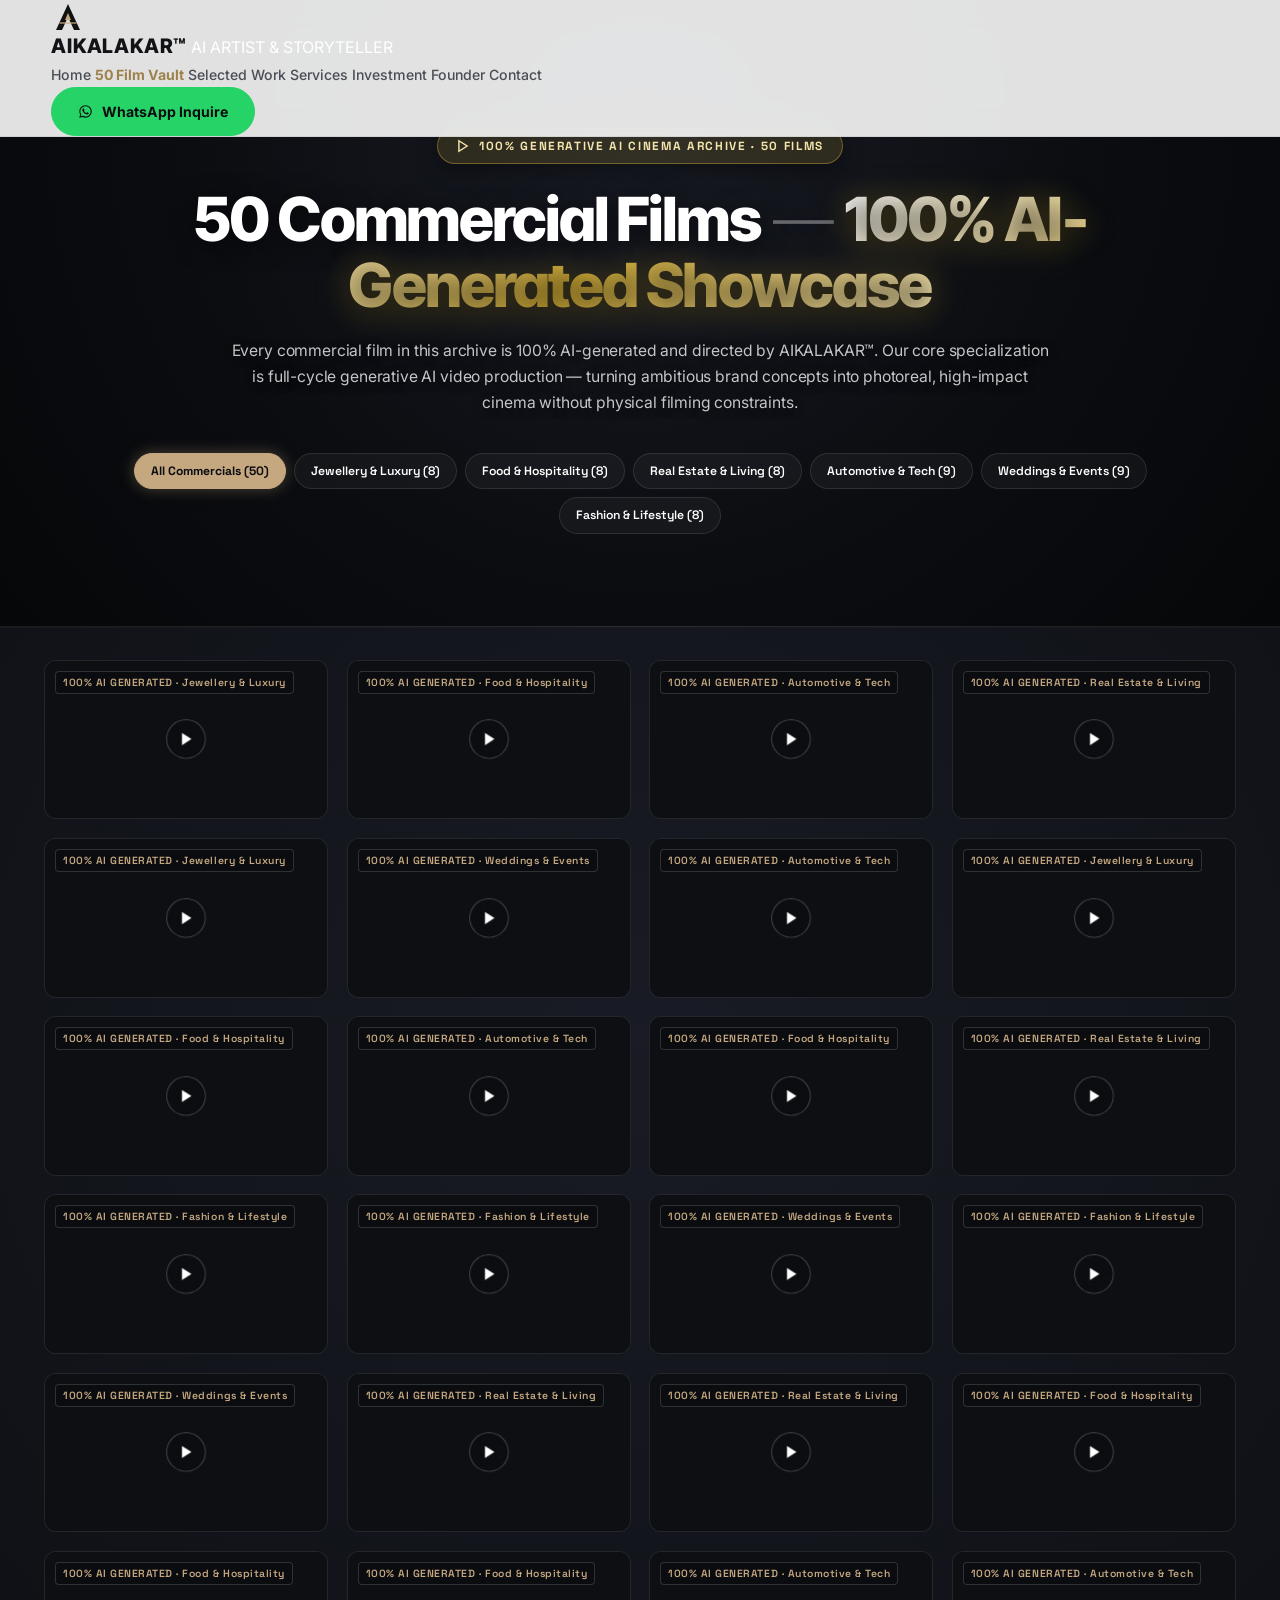
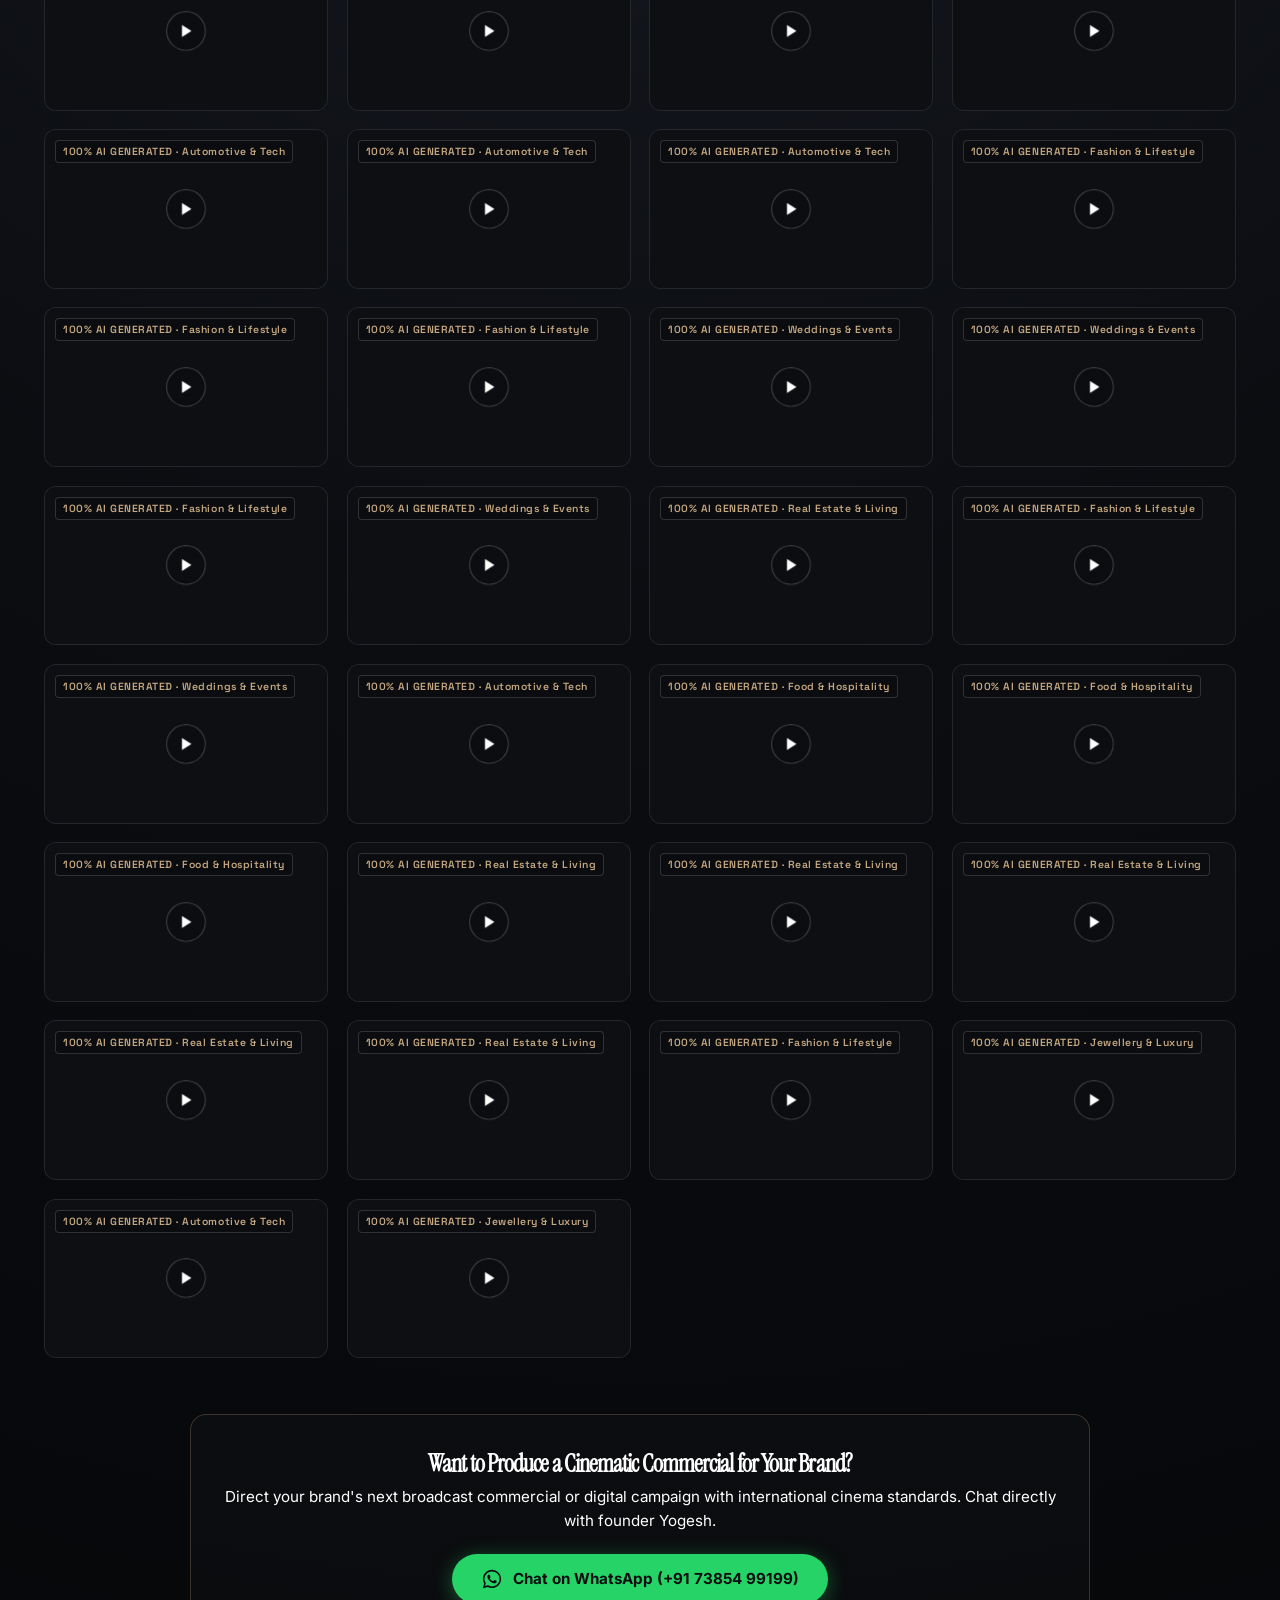
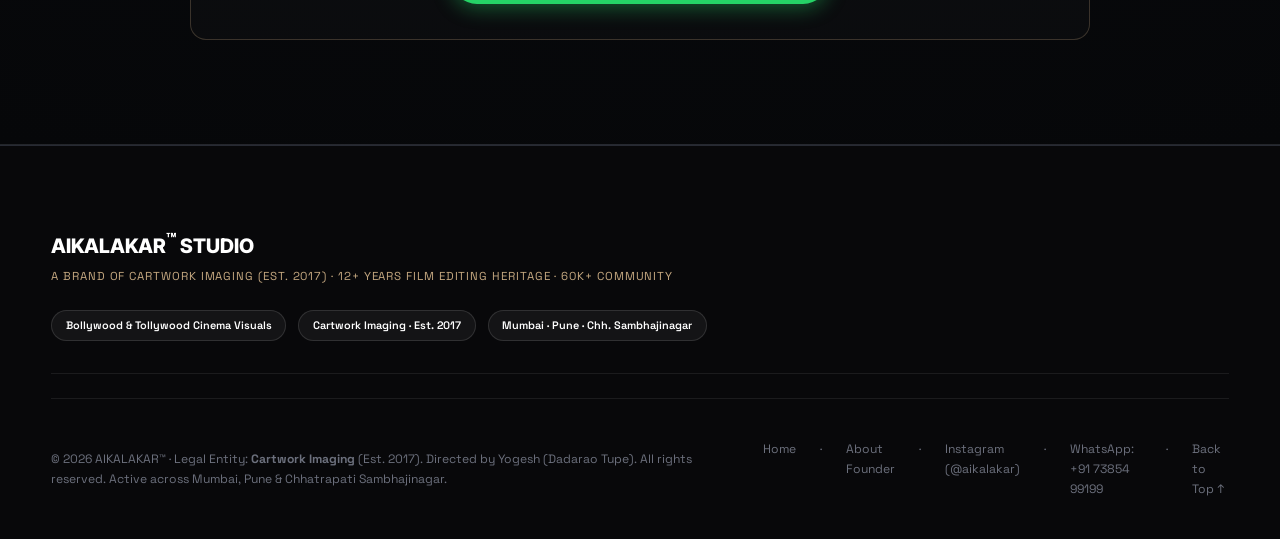
==== commit 490c08a4: "Highlight 100% AI generated video showcase and core AI video production capabilities" ====
--- a/vault.html
+++ b/vault.html
@@ -3,8 +3,8 @@
 <head>
   <meta charset="UTF-8" />
   <meta name="viewport" content="width=device-width, initial-scale=1.0, viewport-fit=cover" />
-  <title>50 Commercial Films Showcase | AIKALAKAR™ Studio</title>
-  <meta name="description" content="Explore 50 production-grade commercial films directed and produced by AIKALAKAR™. Luxury jewellery, hospitality, real estate, automotive, fashion, and technology commercials." />
+  <title>50 Commercial Films Vault — 100% AI-Generated Cinema Archive | AIKALAKAR™ Studio</title>
+  <meta name="description" content="Explore 50 commercial films 100% AI-generated and directed by AIKALAKAR™. Luxury jewellery, hospitality, real estate, automotive, fashion, and technology commercials produced via generative AI cinema." />
 
   <!-- Favicon -->
   <link rel="icon" type="image/svg+xml" href="assets/favicon.svg" />
@@ -132,11 +132,11 @@
       <div class="container">
         <div class="vault-badge">
           <svg width="14" height="14" viewBox="0 0 24 24" fill="none" stroke="currentColor" stroke-width="2.5"><polygon points="5 3 19 12 5 21 5 3"></polygon></svg>
-          50 Commercial Films Showcase
-        </div>
-        <h1>50 Commercial Films <span class="vault-title-sep">—</span> <span class="vault-title-accent">Complete Showcase Archive</span></h1>
+          100% GENERATIVE AI CINEMA ARCHIVE · 50 FILMS
+        </div>
+        <h1>50 Commercial Films <span class="vault-title-sep">—</span> <span class="vault-title-accent">100% AI-Generated Showcase</span></h1>
         <p>
-          50 High-Impact Commercial Films Directed &amp; Produced by AIKALAKAR™. Hover over any film for a live preview or click to experience full-screen cinema projection.
+          Every commercial film in this archive is 100% AI-generated and directed by AIKALAKAR™. Our core specialization is full-cycle generative AI video production — turning ambitious brand concepts into photoreal, high-impact cinema without physical filming constraints.
         </p>
 
         <!-- Category Filter Pills -->
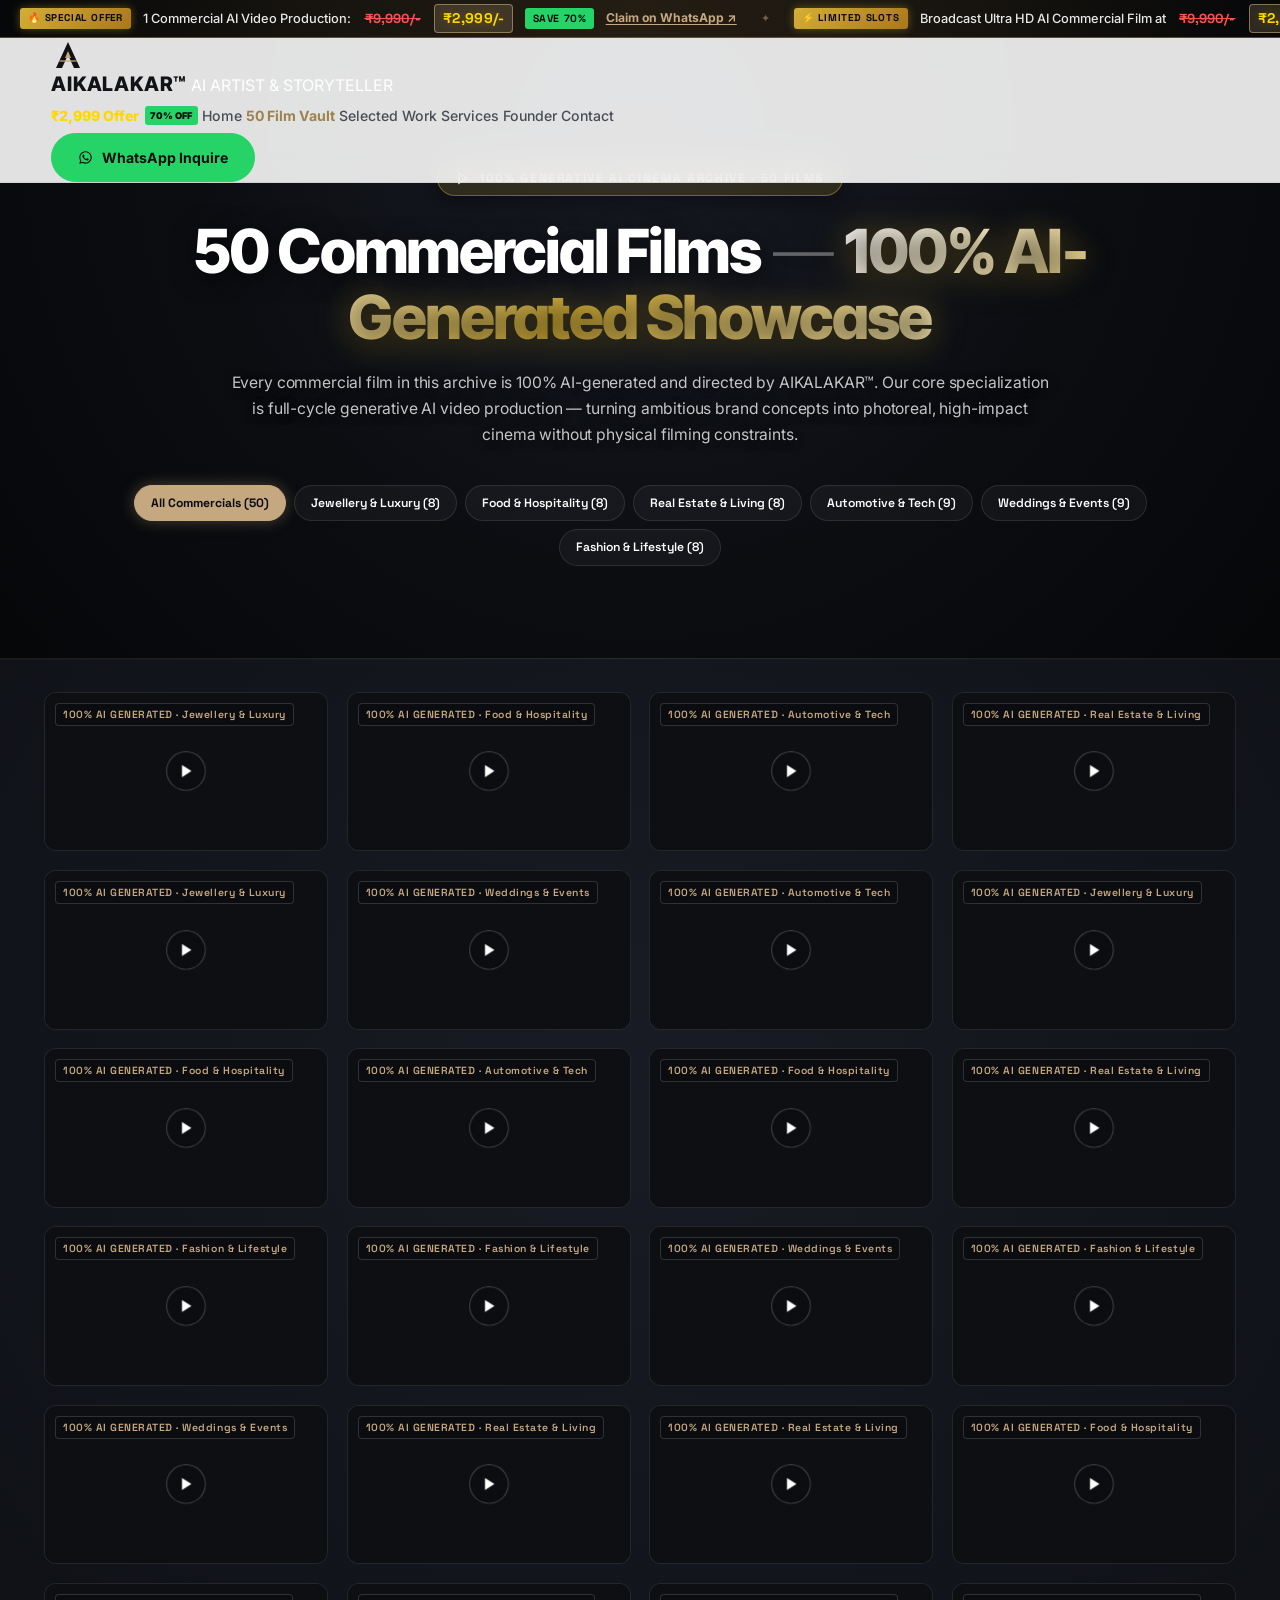
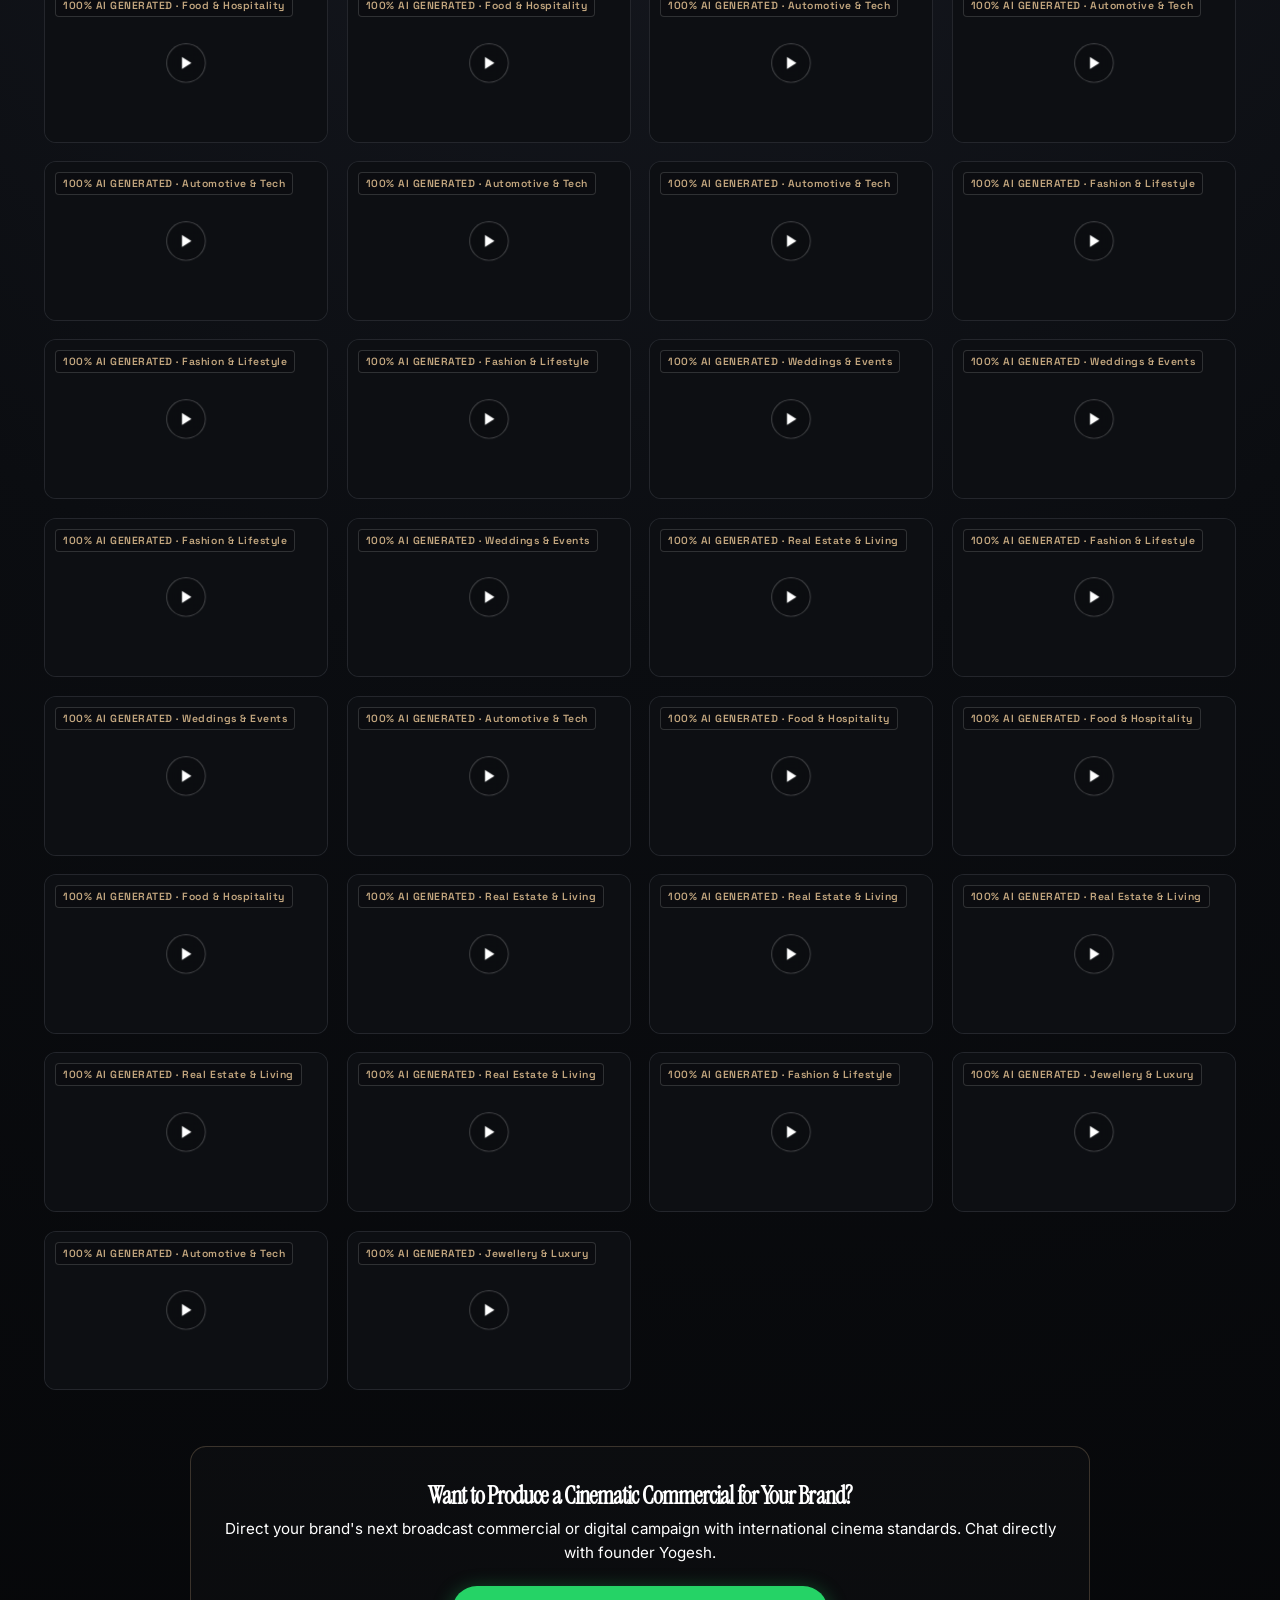
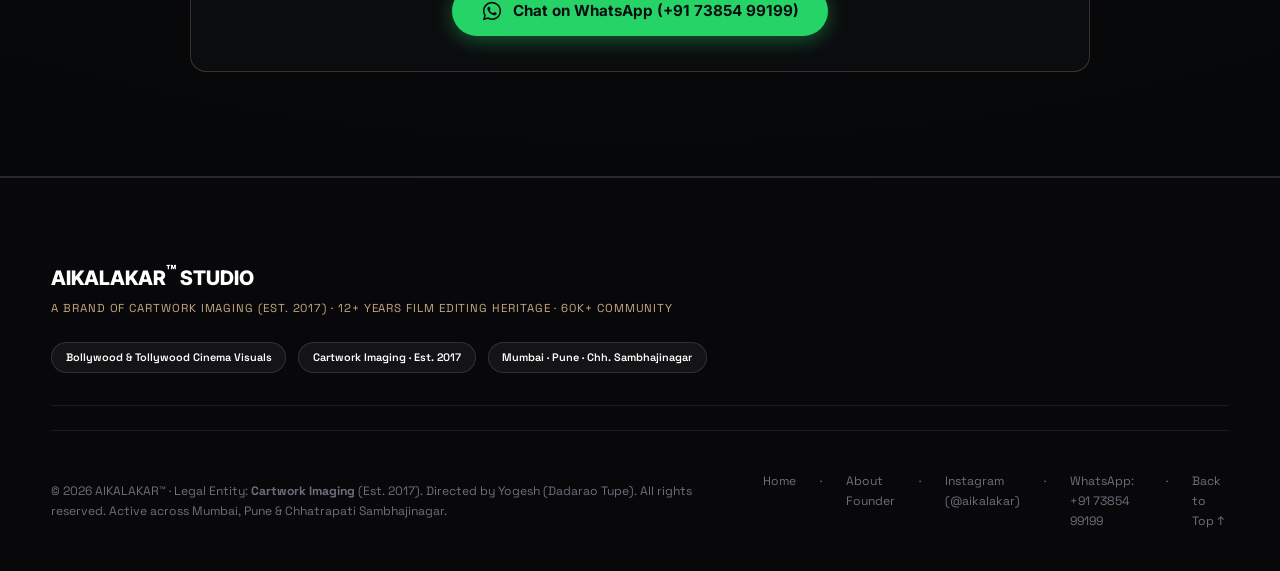
==== commit 46e73277: "Add continuous scrolling promotional offer marquee strip and attention-grabbing launch offer card" ====
--- a/vault.html
+++ b/vault.html
@@ -18,7 +18,7 @@
   <link rel="stylesheet" href="css/style.css" />
   <style>
     .vault-page-hero {
-      padding: 8rem 0 3.5rem 0;
+      padding: 10rem 0 3.5rem 0;
       text-align: center;
       background-color: #07080b !important;
       background: radial-gradient(circle at 50% 20%, rgba(26, 29, 38, 0.95) 0%, rgba(11, 13, 17, 0.99) 55%, #060709 100%), #07080b !important;
@@ -53,6 +53,56 @@
        HEADER & NAVIGATION
        ========================================== -->
   <header class="site-header" id="header">
+    <!-- Top Continuous Promotional Marquee Strip -->
+    <div class="promo-marquee-strip" id="promo-marquee-strip" aria-label="Limited Launch Promotional Offer">
+      <div class="promo-marquee-track">
+        <!-- Item 1 -->
+        <a href="https://wa.me/917385499199?text=Hello%20Yogesh%20(AIKALAKAR)%2C%20I%20want%20to%20claim%20the%20Promotional%20AI%20Commercial%20Video%20Offer%20at%20Rs.2999%20(Regular%20Rs.9990).%20Please%20reserve%20my%20slot." target="_blank" rel="noopener noreferrer" class="promo-marquee-unit">
+          <span class="promo-badge-pulse">🔥 SPECIAL OFFER</span>
+          <span class="promo-unit-text">1 Commercial AI Video Production:</span>
+          <span class="promo-cut-price"><del>₹9,990/-</del></span>
+          <span class="promo-deal-price">₹2,999/-</span>
+          <span class="promo-save-pill">SAVE 70%</span>
+          <span class="promo-unit-link">Claim on WhatsApp ↗</span>
+        </a>
+        <span class="promo-sep">✦</span>
+
+        <!-- Item 2 -->
+        <a href="https://wa.me/917385499199?text=Hello%20Yogesh%20(AIKALAKAR)%2C%20I%20want%20to%20claim%20the%20Promotional%20AI%20Commercial%20Video%20Offer%20at%20Rs.2999%20(Regular%20Rs.9990).%20Please%20reserve%20my%20slot." target="_blank" rel="noopener noreferrer" class="promo-marquee-unit">
+          <span class="promo-badge-pulse">⚡ LIMITED SLOTS</span>
+          <span class="promo-unit-text">Broadcast Ultra HD AI Commercial Film at</span>
+          <span class="promo-cut-price"><del>₹9,990/-</del></span>
+          <span class="promo-deal-price">₹2,999/-</span>
+          <span class="promo-save-pill">70% OFF</span>
+          <span class="promo-unit-link">Book Now ↗</span>
+        </a>
+        <span class="promo-sep">✦</span>
+
+        <!-- DUPLICATE SET FOR SEAMLESS INFINITE MARQUEE LOOP -->
+        <!-- Item 1 (Dup) -->
+        <a href="https://wa.me/917385499199?text=Hello%20Yogesh%20(AIKALAKAR)%2C%20I%20want%20to%20claim%20the%20Promotional%20AI%20Commercial%20Video%20Offer%20at%20Rs.2999%20(Regular%20Rs.9990).%20Please%20reserve%20my%20slot." target="_blank" rel="noopener noreferrer" class="promo-marquee-unit" aria-hidden="true">
+          <span class="promo-badge-pulse">🔥 SPECIAL OFFER</span>
+          <span class="promo-unit-text">1 Commercial AI Video Production:</span>
+          <span class="promo-cut-price"><del>₹9,990/-</del></span>
+          <span class="promo-deal-price">₹2,999/-</span>
+          <span class="promo-save-pill">SAVE 70%</span>
+          <span class="promo-unit-link">Claim on WhatsApp ↗</span>
+        </a>
+        <span class="promo-sep">✦</span>
+
+        <!-- Item 2 (Dup) -->
+        <a href="https://wa.me/917385499199?text=Hello%20Yogesh%20(AIKALAKAR)%2C%20I%20want%20to%20claim%20the%20Promotional%20AI%20Commercial%20Video%20Offer%20at%20Rs.2999%20(Regular%20Rs.9990).%20Please%20reserve%20my%20slot." target="_blank" rel="noopener noreferrer" class="promo-marquee-unit" aria-hidden="true">
+          <span class="promo-badge-pulse">⚡ LIMITED SLOTS</span>
+          <span class="promo-unit-text">Broadcast Ultra HD AI Commercial Film at</span>
+          <span class="promo-cut-price"><del>₹9,990/-</del></span>
+          <span class="promo-deal-price">₹2,999/-</span>
+          <span class="promo-save-pill">70% OFF</span>
+          <span class="promo-unit-link">Book Now ↗</span>
+        </a>
+        <span class="promo-sep">✦</span>
+      </div>
+    </div>
+
     <div class="container header-container">
       <a href="index.html" class="brand-identity" aria-label="AIKALAKAR Studio Home">
         <div class="brand-symbol"><svg width="32" height="32" viewBox="0 0 64 64" fill="none" xmlns="http://www.w3.org/2000/svg"><polygon points="32,6 56,58 44,58 32,32 20,58 8,58" fill="#111111" /><polygon points="26,38 38,38 32,24" fill="#c5a880" /><line x1="16" y1="44" x2="48" y2="44" stroke="#c5a880" stroke-width="2.5" stroke-linecap="square" /></svg></div>
@@ -64,11 +114,14 @@
 
       <!-- Desktop Navigation Links -->
       <nav class="desktop-nav" aria-label="Primary Navigation">
+        <a href="index.html#promotional-offer" class="nav-link" style="color: #ffd700; font-weight: 800; display: inline-flex; align-items: center; gap: 0.35rem;">
+          <span>₹2,999 Offer</span>
+          <span style="background: #25d366; color: #080a0d; font-size: 0.58rem; padding: 0.1rem 0.35rem; border-radius: 3px; font-weight: 900;">70% OFF</span>
+        </a>
         <a href="index.html" class="nav-link">Home</a>
         <a href="vault.html" class="nav-link active" style="color: var(--gold-dark); font-weight: 700;">50 Film Vault</a>
         <a href="index.html#work" class="nav-link">Selected Work</a>
         <a href="index.html#services" class="nav-link">Services</a>
-        <a href="index.html#pricing" class="nav-link">Investment</a>
         <a href="index.html#about" class="nav-link">Founder</a>
         <a href="index.html#contact" class="nav-link">Contact</a>
       </nav>
--- a/css/style.css
+++ b/css/style.css
@@ -536,7 +536,7 @@
   background-color: #060709;
   color: #ffffff;
   overflow: hidden;
-  padding-top: calc(72px + clamp(0.75rem, 2vh, 1.75rem));
+  padding-top: calc(108px + clamp(0.75rem, 2vh, 1.75rem));
   padding-bottom: clamp(0.75rem, 1.5vh, 1.25rem);
   box-sizing: border-box;
 }
@@ -938,7 +938,7 @@
 
 @media (max-width: 640px) {
   .hero-section.hero-fullscreen-video {
-    padding-top: calc(68px + 1rem);
+    padding-top: calc(105px + 1rem);
     padding-bottom: 0.85rem;
   }
 
@@ -3476,3 +3476,444 @@
 .cinema-tag-badge svg {
   color: var(--gold-accent);
 }
+
+/* ==========================================================================
+   26. TOP CONTINUOUS SCROLLING PROMOTIONAL MARQUEE STRIP
+   ========================================================================== */
+.promo-marquee-strip {
+  width: 100%;
+  overflow: hidden;
+  background: #08090c;
+  background: linear-gradient(90deg, #060709 0%, #17140f 25%, #241d13 50%, #17140f 75%, #060709 100%);
+  border-bottom: 1px solid rgba(197, 168, 128, 0.4);
+  height: 38px;
+  display: flex;
+  align-items: center;
+  position: relative;
+  z-index: 1005;
+}
+
+.promo-marquee-track {
+  display: inline-flex;
+  align-items: center;
+  white-space: nowrap;
+  animation: promoMarqueeAnim 26s linear infinite;
+  will-change: transform;
+}
+
+.promo-marquee-strip:hover .promo-marquee-track {
+  animation-play-state: paused;
+}
+
+@keyframes promoMarqueeAnim {
+  0% {
+    transform: translate3d(0, 0, 0);
+  }
+  100% {
+    transform: translate3d(-50%, 0, 0);
+  }
+}
+
+.promo-marquee-unit {
+  display: inline-flex;
+  align-items: center;
+  gap: 0.75rem;
+  padding: 0 1.25rem;
+  text-decoration: none;
+  font-family: var(--font-body);
+  font-size: 0.8rem;
+  color: #f5f3ef;
+  transition: opacity 0.2s ease;
+}
+
+.promo-marquee-unit:hover {
+  opacity: 0.9;
+}
+
+.promo-badge-pulse {
+  background: linear-gradient(135deg, #d4af37 0%, #aa771c 100%);
+  color: #08090b;
+  font-family: var(--font-mono);
+  font-size: 0.62rem;
+  font-weight: 800;
+  padding: 0.15rem 0.5rem;
+  border-radius: 3px;
+  letter-spacing: 0.08em;
+  text-transform: uppercase;
+  display: inline-flex;
+  align-items: center;
+  gap: 0.25rem;
+  box-shadow: 0 0 10px rgba(212, 175, 55, 0.4);
+}
+
+.promo-unit-text {
+  font-weight: 500;
+  color: rgba(255, 255, 255, 0.9);
+}
+
+.promo-cut-price {
+  color: #ff5252;
+  text-decoration: line-through;
+  font-weight: 700;
+  font-family: var(--font-mono);
+  font-size: 0.82rem;
+  padding: 0 0.1rem;
+}
+
+.promo-deal-price {
+  color: #ffd700;
+  background: rgba(197, 168, 128, 0.2);
+  border: 1px solid rgba(197, 168, 128, 0.6);
+  padding: 0.12rem 0.5rem;
+  border-radius: 4px;
+  font-weight: 800;
+  font-family: var(--font-mono);
+  font-size: 0.88rem;
+  letter-spacing: 0.02em;
+  text-shadow: 0 0 12px rgba(255, 215, 0, 0.3);
+}
+
+.promo-save-pill {
+  background: #25d366;
+  color: #07090b;
+  font-family: var(--font-mono);
+  font-weight: 800;
+  font-size: 0.65rem;
+  padding: 0.12rem 0.45rem;
+  border-radius: 3px;
+  letter-spacing: 0.06em;
+}
+
+.promo-unit-link {
+  color: #c5a880;
+  font-weight: 700;
+  font-size: 0.76rem;
+  text-decoration: underline;
+  text-underline-offset: 2px;
+}
+
+.promo-sep {
+  color: rgba(197, 168, 128, 0.5);
+  font-size: 0.7rem;
+  margin: 0 0.25rem;
+}
+
+/* ==========================================================================
+   27. ATTENTION-GRABBING PROMOTIONAL OFFER POST / SECTION
+   ========================================================================== */
+.promo-offer-section {
+  padding: 3.5rem 0 3rem 0;
+  background: #08090d;
+  background: radial-gradient(circle at 50% 10%, rgba(32, 28, 20, 0.98) 0%, #090a0e 65%, #050608 100%);
+  position: relative;
+  border-top: 1px solid rgba(197, 168, 128, 0.2);
+  border-bottom: 1px solid rgba(255, 255, 255, 0.08);
+  overflow: hidden;
+}
+
+.promo-offer-card {
+  position: relative;
+  background: linear-gradient(145deg, rgba(22, 24, 30, 0.95) 0%, rgba(12, 13, 17, 0.98) 100%);
+  border: 1.5px solid rgba(197, 168, 128, 0.5);
+  box-shadow: 0 20px 50px rgba(0, 0, 0, 0.65), 0 0 35px rgba(197, 168, 128, 0.18);
+  border-radius: 20px;
+  padding: clamp(1.75rem, 3.5vw, 3.25rem);
+  overflow: hidden;
+}
+
+.promo-card-glow {
+  position: absolute;
+  top: -100px;
+  right: -100px;
+  width: 320px;
+  height: 320px;
+  background: radial-gradient(circle, rgba(212, 175, 55, 0.2) 0%, transparent 70%);
+  border-radius: 50%;
+  pointer-events: none;
+}
+
+.promo-card-pattern {
+  position: absolute;
+  bottom: -60px;
+  left: -60px;
+  width: 240px;
+  height: 240px;
+  background: radial-gradient(circle, rgba(37, 211, 102, 0.12) 0%, transparent 70%);
+  border-radius: 50%;
+  pointer-events: none;
+}
+
+.promo-offer-grid {
+  display: grid;
+  grid-template-columns: 1.25fr 1fr;
+  gap: clamp(2rem, 3.5vw, 3.5rem);
+  align-items: center;
+  position: relative;
+  z-index: 2;
+}
+
+@media (max-width: 960px) {
+  .promo-offer-grid {
+    grid-template-columns: 1fr;
+    gap: 2.25rem;
+  }
+}
+
+.promo-badge-row {
+  display: flex;
+  flex-wrap: wrap;
+  align-items: center;
+  gap: 0.6rem;
+  margin-bottom: 1.2rem;
+}
+
+.promo-live-pill {
+  display: inline-flex;
+  align-items: center;
+  gap: 0.45rem;
+  padding: 0.35rem 0.85rem;
+  background: rgba(255, 255, 255, 0.06);
+  border: 1px solid rgba(197, 168, 128, 0.4);
+  border-radius: var(--radius-pill);
+  font-family: var(--font-mono);
+  font-size: 0.72rem;
+  font-weight: 700;
+  color: var(--gold-accent);
+  letter-spacing: 0.08em;
+  text-transform: uppercase;
+}
+
+.promo-save-badge {
+  background: linear-gradient(135deg, #25d366 0%, #128c7e 100%);
+  color: #050709;
+  font-family: var(--font-mono);
+  font-size: 0.72rem;
+  font-weight: 900;
+  padding: 0.35rem 0.75rem;
+  border-radius: var(--radius-pill);
+  letter-spacing: 0.06em;
+}
+
+.promo-limited-badge {
+  background: rgba(255, 82, 82, 0.15);
+  border: 1px solid rgba(255, 82, 82, 0.4);
+  color: #ff6e6e;
+  font-family: var(--font-mono);
+  font-size: 0.72rem;
+  font-weight: 700;
+  padding: 0.35rem 0.75rem;
+  border-radius: var(--radius-pill);
+  letter-spacing: 0.06em;
+}
+
+.promo-card-headline {
+  font-family: var(--font-display);
+  font-size: clamp(1.8rem, 2.7vw, 2.5rem);
+  font-weight: 800;
+  line-height: 1.2;
+  letter-spacing: -0.02em;
+  color: #ffffff;
+  margin-bottom: 1rem;
+}
+
+.promo-card-description {
+  font-size: 1.02rem;
+  line-height: 1.65;
+  color: rgba(255, 255, 255, 0.78);
+  margin-bottom: 1.8rem;
+  max-width: 580px;
+}
+
+/* Slashed Price Box */
+.promo-price-stage {
+  display: flex;
+  align-items: center;
+  gap: 1.5rem;
+  padding: 1.25rem 1.6rem;
+  background: rgba(0, 0, 0, 0.45);
+  border: 1px solid rgba(197, 168, 128, 0.3);
+  border-radius: 14px;
+  margin-bottom: 1.8rem;
+  flex-wrap: wrap;
+}
+
+.promo-price-item {
+  display: flex;
+  flex-direction: column;
+}
+
+.price-type-label {
+  font-family: var(--font-mono);
+  font-size: 0.68rem;
+  font-weight: 600;
+  letter-spacing: 0.08em;
+  text-transform: uppercase;
+  color: rgba(255, 255, 255, 0.55);
+  margin-bottom: 0.2rem;
+}
+
+.price-slashed-amount {
+  font-family: var(--font-mono);
+  font-size: 1.5rem;
+  font-weight: 800;
+  color: #ff5252;
+  text-decoration: line-through;
+  opacity: 0.9;
+  letter-spacing: 0.02em;
+}
+
+.promo-price-arrow {
+  font-size: 1.5rem;
+  color: rgba(197, 168, 128, 0.6);
+  font-weight: 300;
+}
+
+.price-hero-amount {
+  display: flex;
+  align-items: baseline;
+  color: #ffd700;
+  font-family: var(--font-display);
+  font-weight: 900;
+  line-height: 1;
+}
+
+.price-hero-amount .currency-symbol {
+  font-size: 1.6rem;
+  margin-right: 0.15rem;
+  color: #ffd700;
+}
+
+.price-hero-amount .amount-number {
+  font-size: clamp(2.4rem, 3.8vw, 3.2rem);
+  color: #ffffff;
+  text-shadow: 0 0 20px rgba(255, 215, 0, 0.35);
+}
+
+.price-hero-amount .amount-suffix {
+  font-size: 1.6rem;
+  color: #ffd700;
+  margin-left: 0.15rem;
+}
+
+/* Call to Action */
+.promo-cta-box {
+  display: flex;
+  flex-direction: column;
+  gap: 0.75rem;
+}
+
+.btn-promo-whatsapp {
+  display: inline-flex;
+  align-items: center;
+  justify-content: center;
+  gap: 0.75rem;
+  padding: 1.15rem 2rem;
+  background: linear-gradient(135deg, #25d366 0%, #1eaf53 100%);
+  color: #06080b !important;
+  font-family: var(--font-body);
+  font-size: 1.05rem;
+  font-weight: 800;
+  border-radius: 12px;
+  text-decoration: none;
+  box-shadow: 0 8px 24px rgba(37, 211, 102, 0.35);
+  transition: all 0.25s ease;
+  border: none;
+  cursor: pointer;
+}
+
+.btn-promo-whatsapp:hover {
+  transform: translateY(-2px);
+  box-shadow: 0 12px 32px rgba(37, 211, 102, 0.5);
+  background: linear-gradient(135deg, #2ae06d 0%, #22bb59 100%);
+}
+
+.promo-micro-trust {
+  font-family: var(--font-mono);
+  font-size: 0.72rem;
+  color: rgba(255, 255, 255, 0.6);
+  letter-spacing: 0.04em;
+}
+
+/* Deliverables Card on Right */
+.promo-deliverables-card {
+  background: rgba(14, 16, 22, 0.85);
+  border: 1px solid rgba(255, 255, 255, 0.1);
+  border-radius: 16px;
+  padding: clamp(1.5rem, 2.5vw, 2.25rem);
+}
+
+.deliverables-header {
+  display: flex;
+  align-items: center;
+  justify-content: space-between;
+  margin-bottom: 1.4rem;
+  padding-bottom: 0.9rem;
+  border-bottom: 1px solid rgba(255, 255, 255, 0.08);
+}
+
+.deliverables-title {
+  font-family: var(--font-mono);
+  font-size: 0.75rem;
+  font-weight: 700;
+  letter-spacing: 0.1em;
+  color: var(--gold-accent);
+  text-transform: uppercase;
+}
+
+.deliverables-badge {
+  font-family: var(--font-mono);
+  font-size: 0.65rem;
+  font-weight: 700;
+  background: rgba(197, 168, 128, 0.18);
+  color: #ffd700;
+  padding: 0.2rem 0.55rem;
+  border-radius: 3px;
+  letter-spacing: 0.06em;
+}
+
+.deliverables-list {
+  list-style: none;
+  padding: 0;
+  margin: 0;
+  display: flex;
+  flex-direction: column;
+  gap: 1.1rem;
+}
+
+.deliverables-list li {
+  display: flex;
+  align-items: flex-start;
+  gap: 0.85rem;
+}
+
+.check-icon {
+  width: 22px;
+  height: 22px;
+  border-radius: 50%;
+  background: rgba(37, 211, 102, 0.15);
+  border: 1px solid rgba(37, 211, 102, 0.5);
+  color: #25d366;
+  font-size: 0.75rem;
+  font-weight: 900;
+  display: flex;
+  align-items: center;
+  justify-content: center;
+  flex-shrink: 0;
+  margin-top: 0.15rem;
+}
+
+.deliverables-list li strong {
+  display: block;
+  font-size: 0.95rem;
+  font-weight: 700;
+  color: #ffffff;
+  margin-bottom: 0.15rem;
+}
+
+.deliverables-list li span {
+  display: block;
+  font-size: 0.82rem;
+  color: rgba(255, 255, 255, 0.65);
+  line-height: 1.4;
+}
+
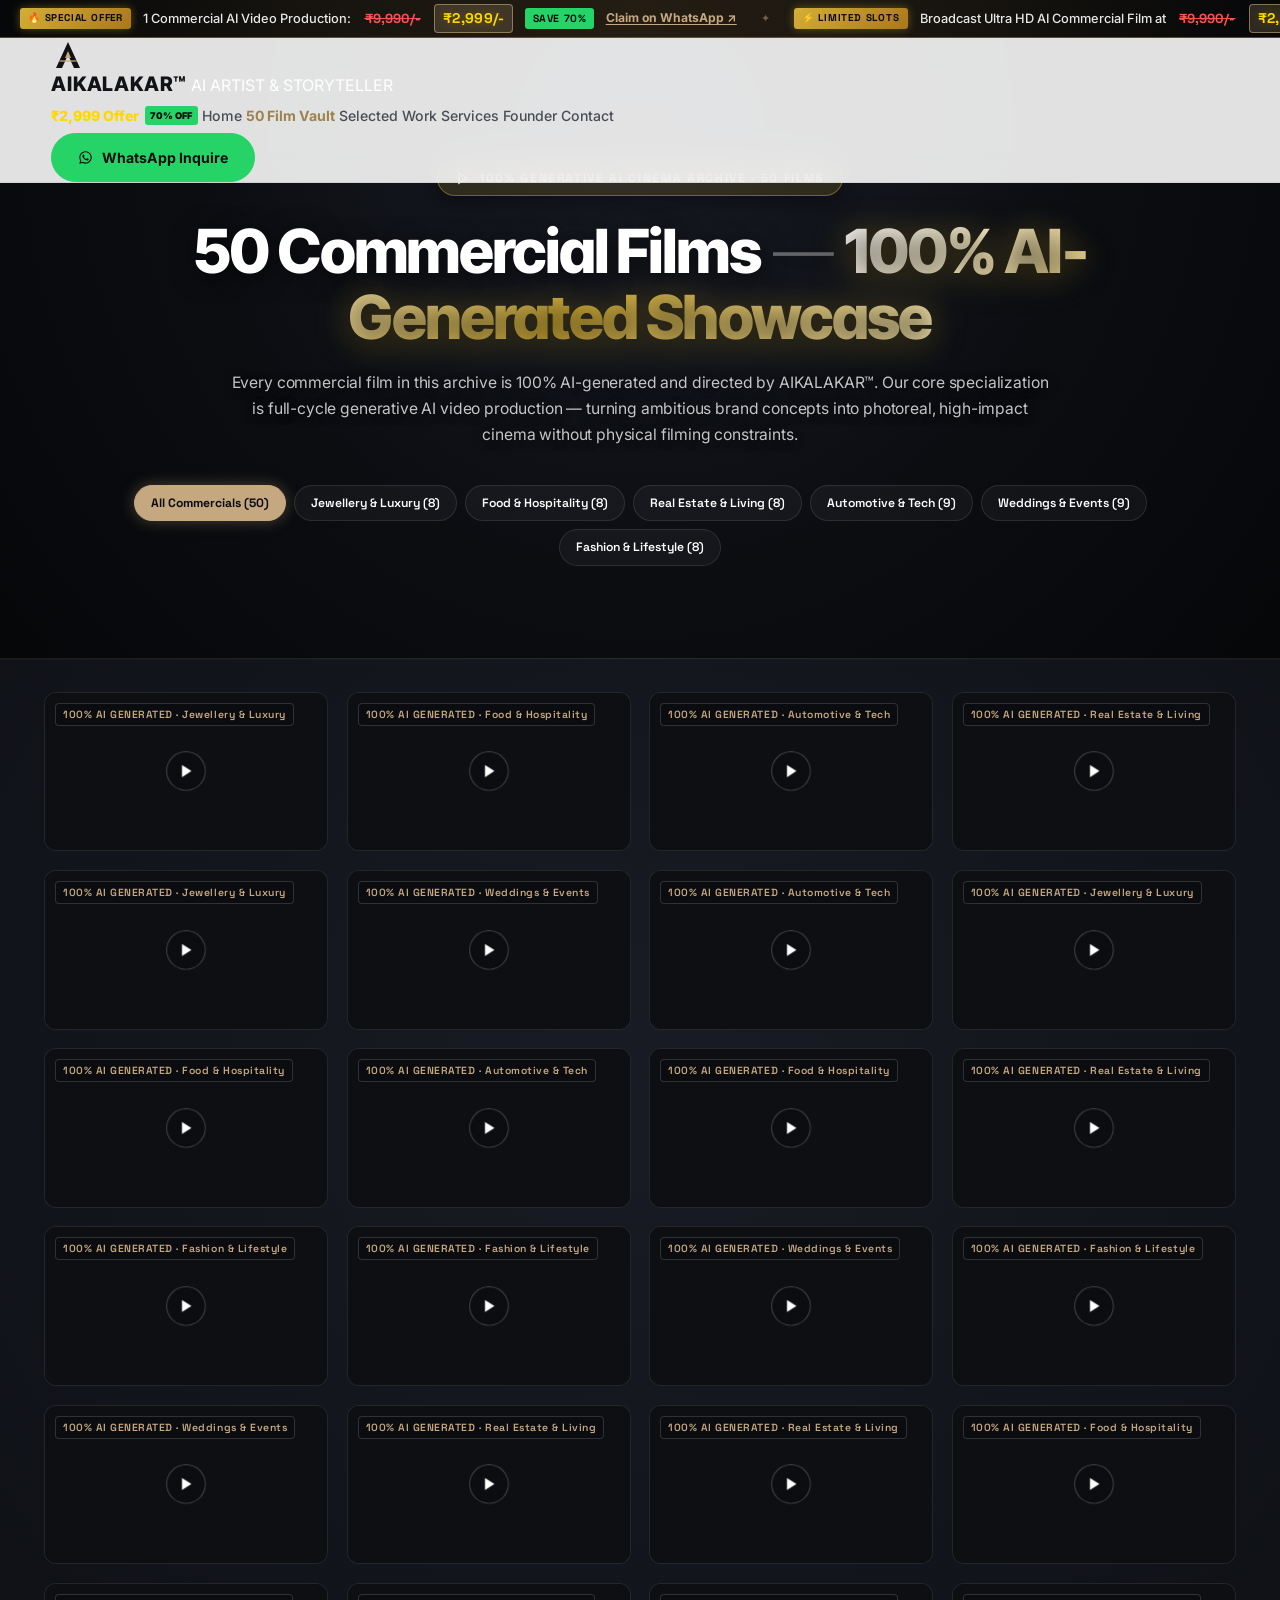
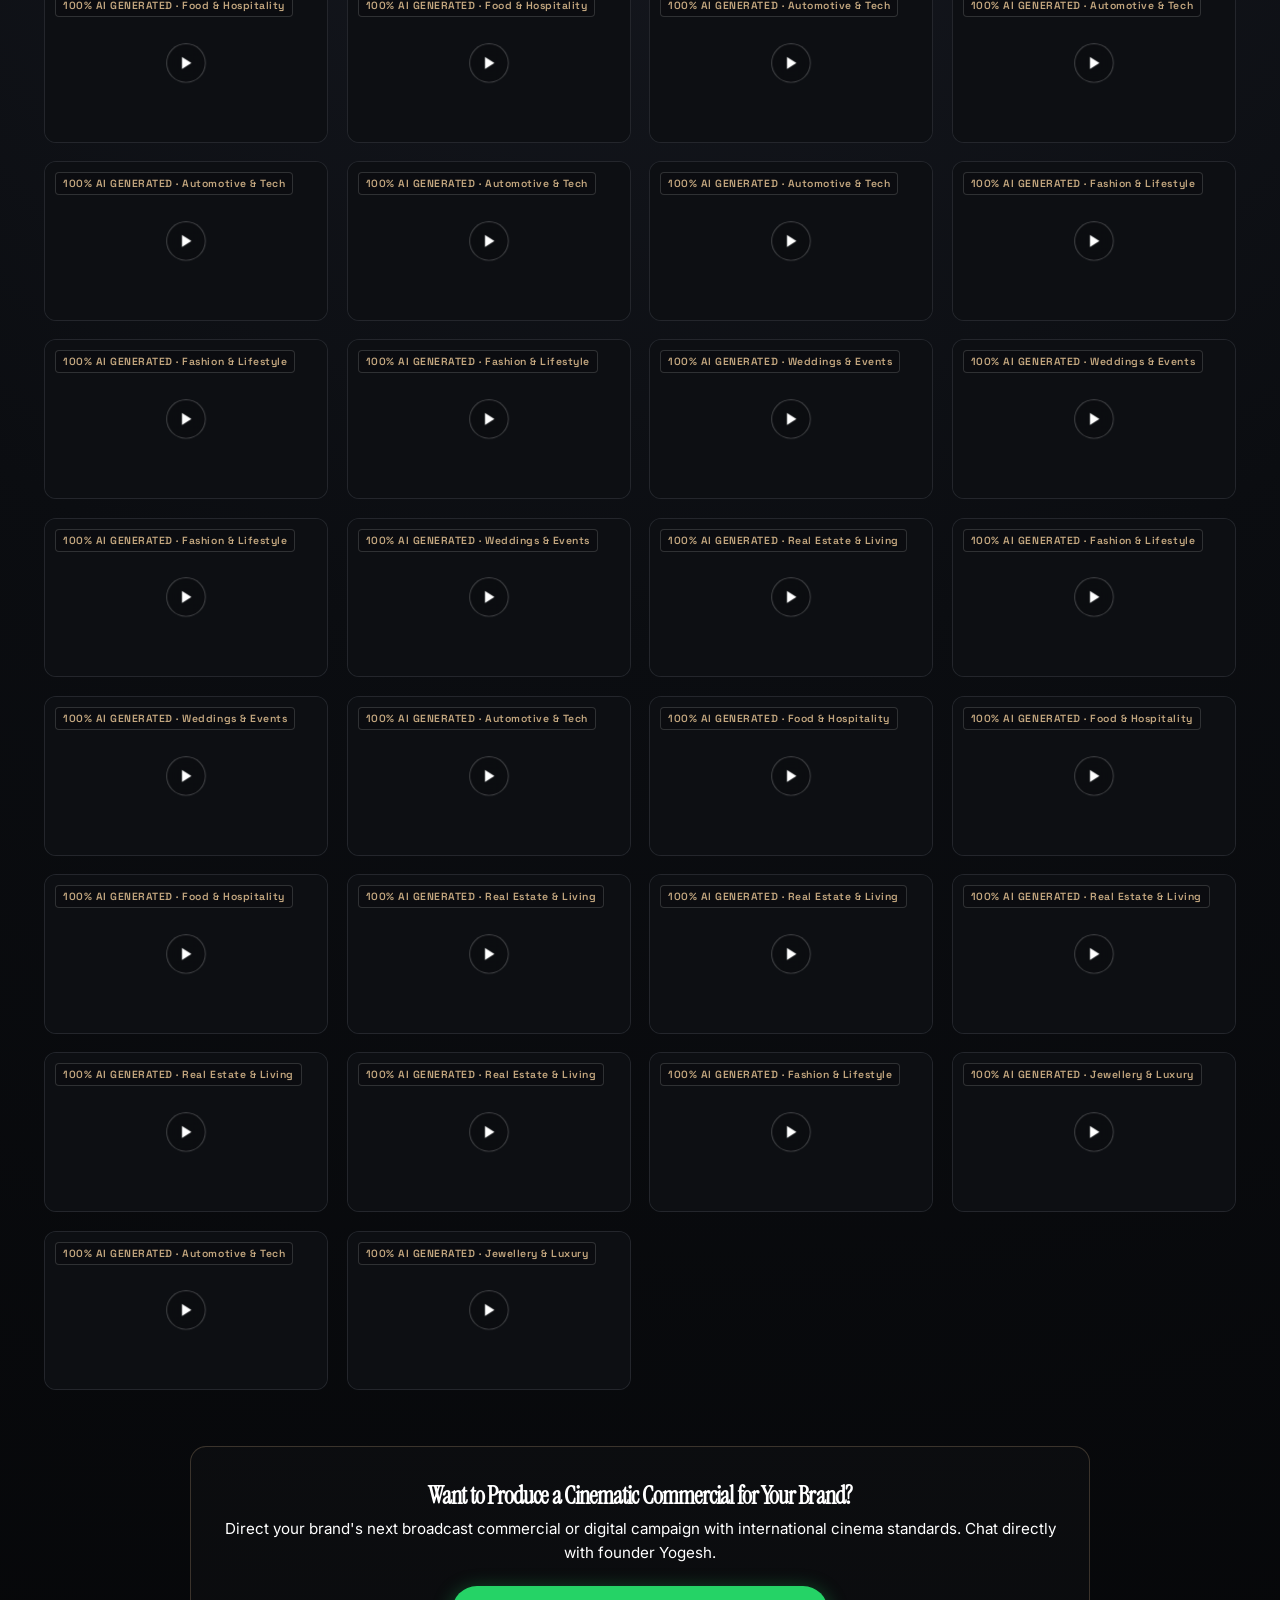
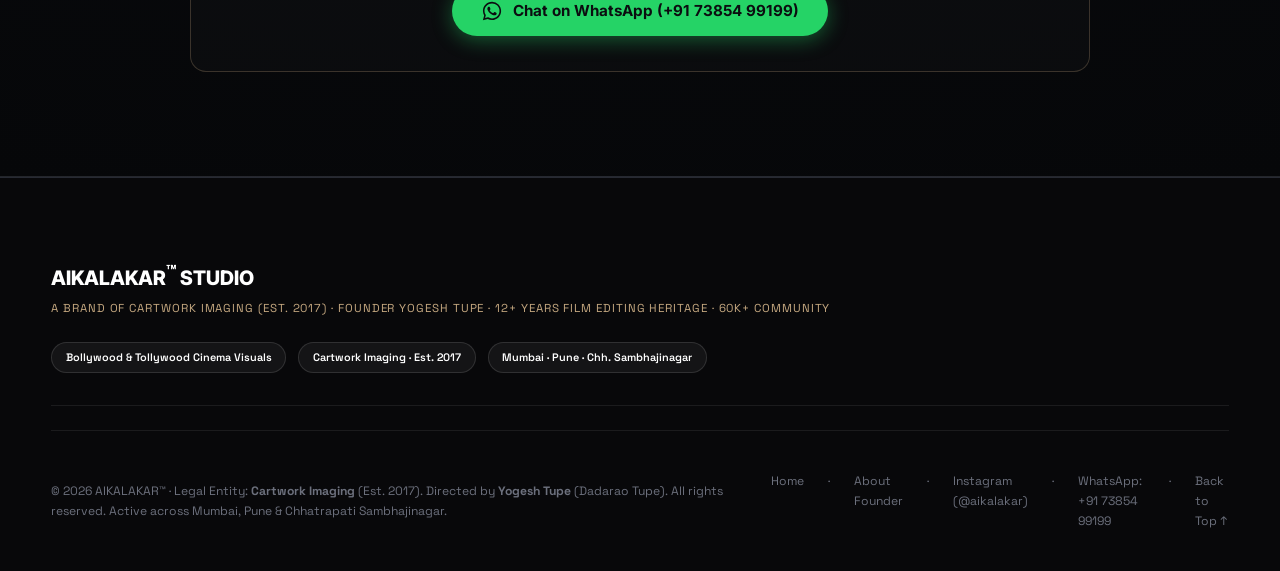
==== commit 040d6d8e: "Enhance About Founder section with Yogesh Tupe credentials, 60K Instagram community, Bollywood/Tolly" ====
--- a/vault.html
+++ b/vault.html
@@ -298,7 +298,7 @@
         <div>
           <div style="font-family: var(--font-display); font-size: 1.25rem; font-weight: 800; color: #ffffff;">AIKALAKAR<sup>™</sup> STUDIO</div>
           <div style="font-family: var(--font-mono); font-size: 0.72rem; color: var(--gold-accent); margin-top: 0.25rem; letter-spacing: 0.08em;">
-            A BRAND OF CARTWORK IMAGING (EST. 2017) · 12+ YEARS FILM EDITING HERITAGE · 60K+ COMMUNITY
+            A BRAND OF CARTWORK IMAGING (EST. 2017) · FOUNDER YOGESH TUPE · 12+ YEARS FILM EDITING HERITAGE · 60K+ COMMUNITY
           </div>
         </div>
         <div style="display: flex; gap: 0.75rem; flex-wrap: wrap;">
@@ -309,7 +309,7 @@
       </div>
       <div class="footer-bottom">
         <div>
-          © 2026 AIKALAKAR™ · Legal Entity: <strong>Cartwork Imaging</strong> (Est. 2017). Directed by Yogesh (Dadarao Tupe). All rights reserved. Active across Mumbai, Pune &amp; Chhatrapati Sambhajinagar.
+          © 2026 AIKALAKAR™ · Legal Entity: <strong>Cartwork Imaging</strong> (Est. 2017). Directed by <strong>Yogesh Tupe</strong> (Dadarao Tupe). All rights reserved. Active across Mumbai, Pune &amp; Chhatrapati Sambhajinagar.
         </div>
         <div class="footer-bottom-links">
           <a href="index.html">Home</a>
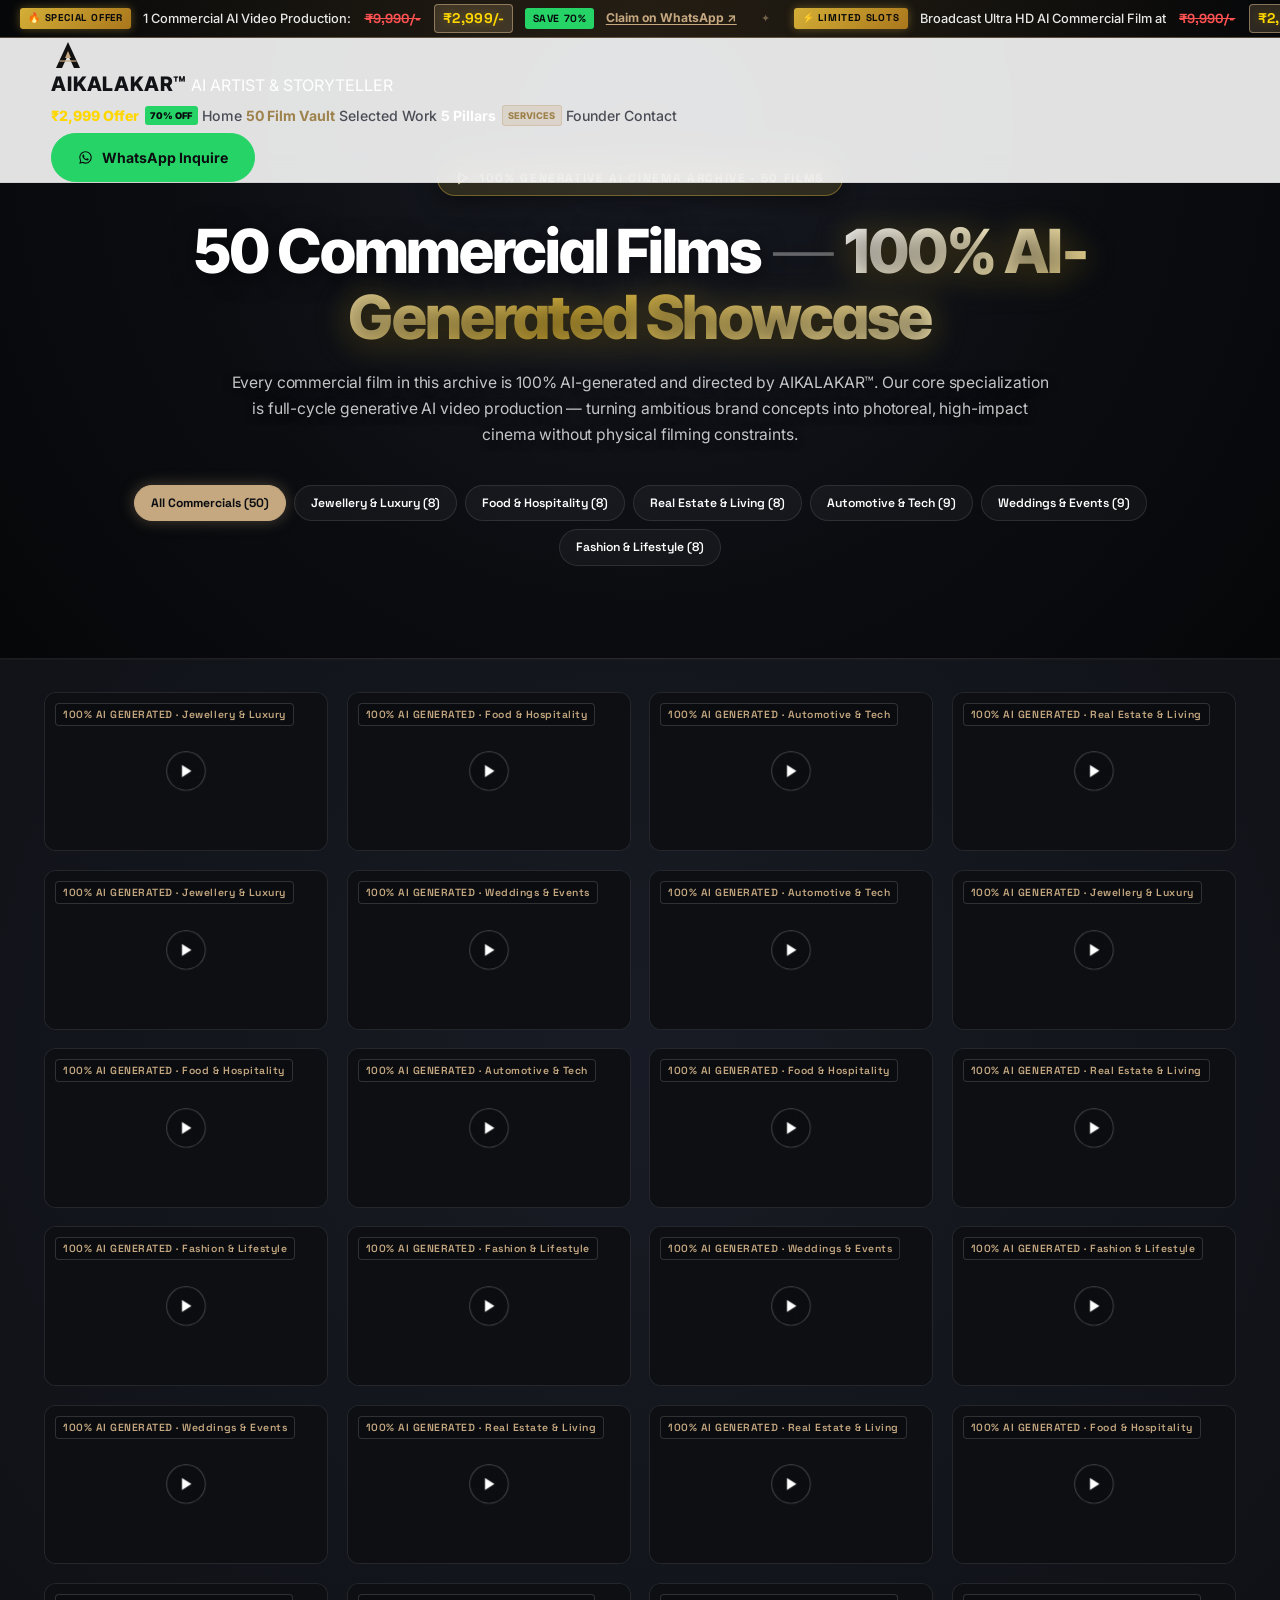
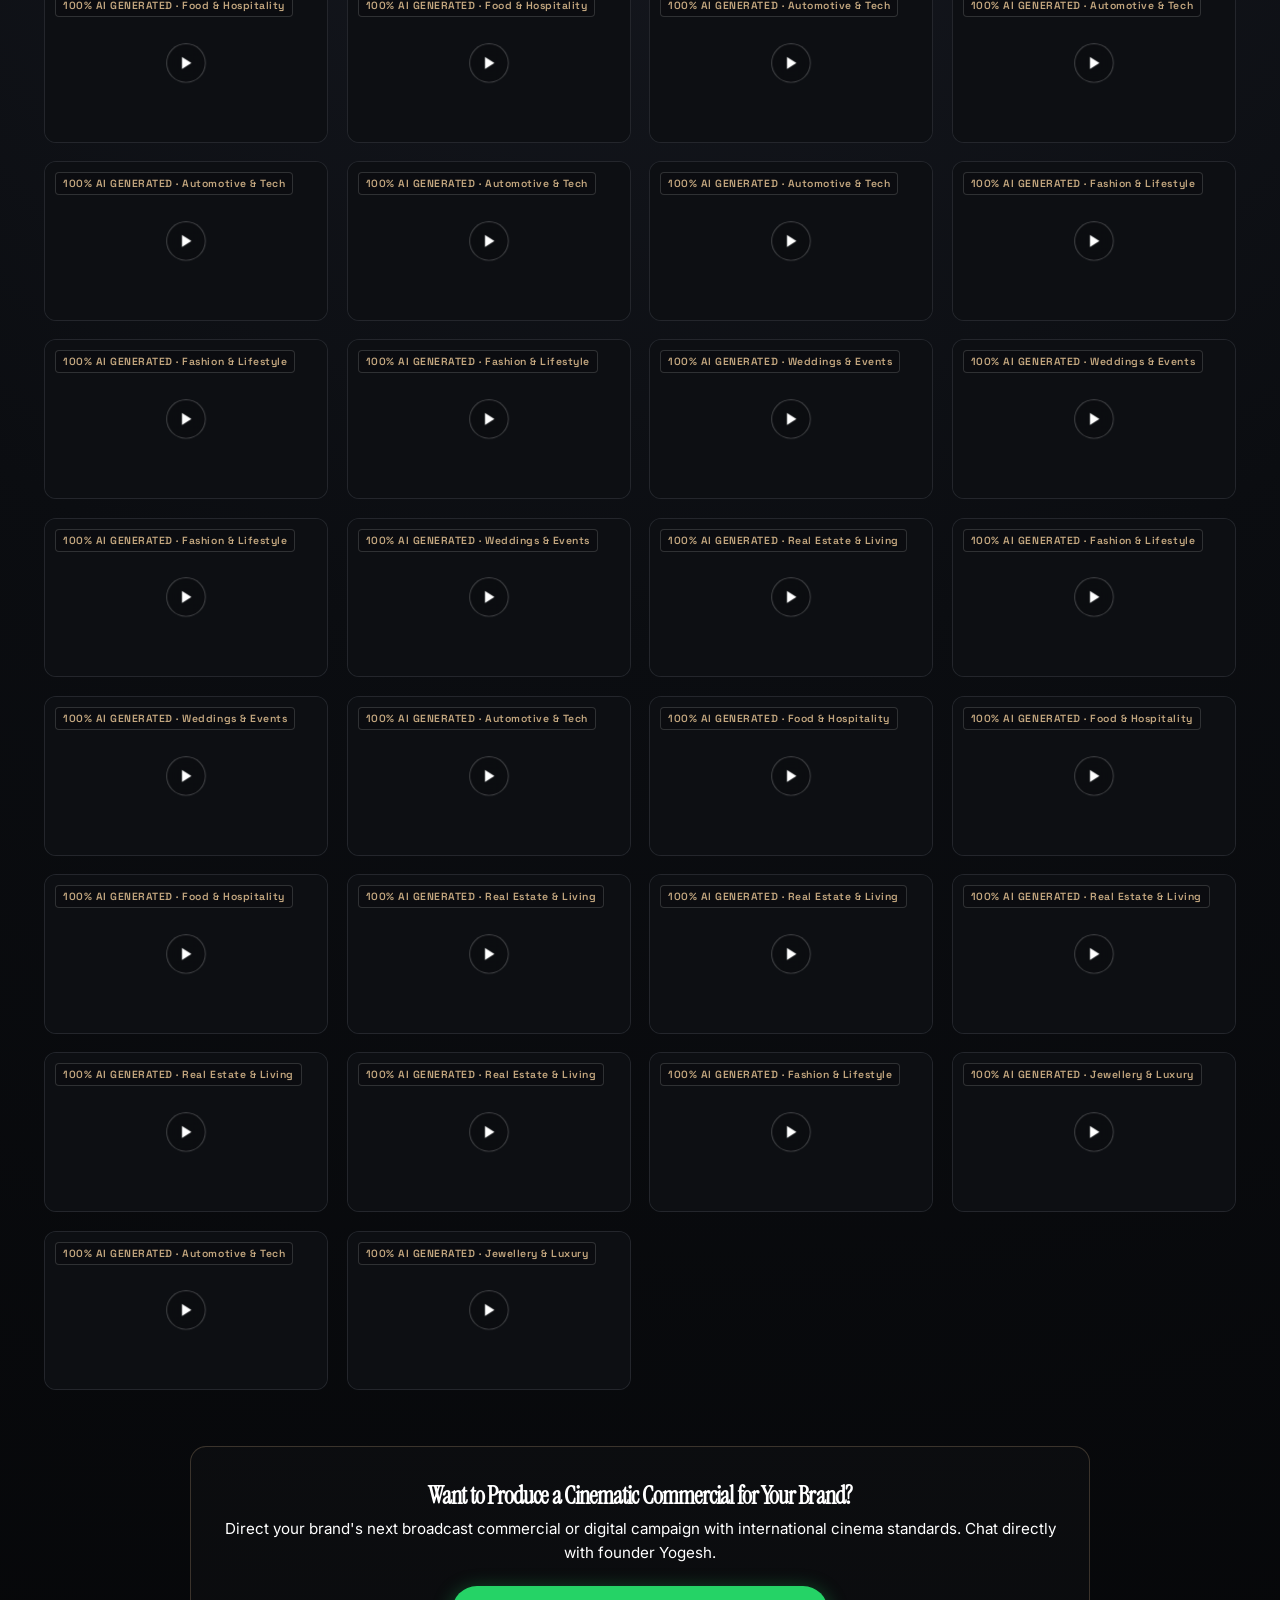
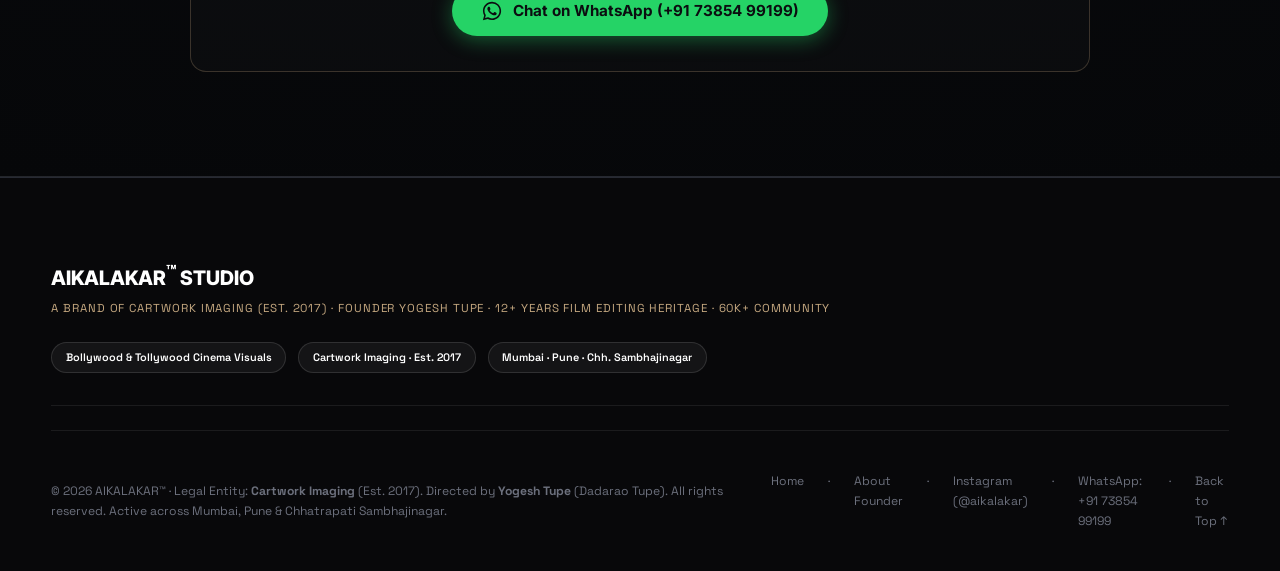
==== commit 15451079: "feat: add luxury top quick-selector buttons for 5 Core Production Pillars with smooth scroll, golden" ====
--- a/vault.html
+++ b/vault.html
@@ -121,7 +121,10 @@
         <a href="index.html" class="nav-link">Home</a>
         <a href="vault.html" class="nav-link active" style="color: var(--gold-dark); font-weight: 700;">50 Film Vault</a>
         <a href="index.html#work" class="nav-link">Selected Work</a>
-        <a href="index.html#services" class="nav-link">Services</a>
+        <a href="index.html#services" class="nav-link" style="color: #ffffff; font-weight: 700; display: inline-flex; align-items: center; gap: 0.35rem;">
+          <span>5 Pillars</span>
+          <span style="background: rgba(197, 168, 128, 0.25); color: var(--gold-dark); font-size: 0.58rem; padding: 0.1rem 0.35rem; border-radius: 3px; font-weight: 800; border: 1px solid rgba(197, 168, 128, 0.4);">SERVICES</span>
+        </a>
         <a href="index.html#about" class="nav-link">Founder</a>
         <a href="index.html#contact" class="nav-link">Contact</a>
       </nav>
@@ -159,7 +162,10 @@
         <a href="index.html" class="mobile-menu-link">Home</a>
         <a href="vault.html" class="mobile-menu-link" style="color: var(--gold-dark); font-weight: 700;">50 Film Vault</a>
         <a href="index.html#work" class="mobile-menu-link">Selected Work</a>
-        <a href="index.html#services" class="mobile-menu-link">Creative Services</a>
+        <a href="index.html#services" class="mobile-menu-link" style="color: #ffffff; font-weight: 700; display: flex; align-items: center; justify-content: space-between;">
+          <span>5 Core Production Pillars</span>
+          <span style="background: rgba(197, 168, 128, 0.25); color: var(--gold-dark); font-size: 0.65rem; padding: 0.15rem 0.45rem; border-radius: 4px; font-weight: 800;">5 SERVICES</span>
+        </a>
         <a href="index.html#pricing" class="mobile-menu-link">Investment</a>
         <a href="index.html#about" class="mobile-menu-link">Founder</a>
         <a href="index.html#contact" class="mobile-menu-link">Contact &amp; Enquiry</a>
--- a/css/style.css
+++ b/css/style.css
@@ -750,6 +750,231 @@
   border-color: #25d366;
   transform: translateY(-2px);
   box-shadow: 0 10px 25px rgba(37, 211, 102, 0.35);
+}
+
+/* ==========================================
+   5 CORE PRODUCTION PILLARS (TOP QUICK SELECTOR)
+   ========================================== */
+.hero-pillars-selector {
+  width: 100%;
+  max-width: 1080px;
+  margin: 1.4rem auto 1.35rem auto;
+  display: flex;
+  flex-direction: column;
+  align-items: center;
+  position: relative;
+  z-index: 3;
+}
+
+.pillars-selector-label {
+  display: inline-flex;
+  align-items: center;
+  gap: 0.55rem;
+  padding: 0.35rem 0.95rem;
+  background: rgba(5, 7, 10, 0.65);
+  backdrop-filter: blur(14px);
+  -webkit-backdrop-filter: blur(14px);
+  border: 1px solid rgba(197, 168, 128, 0.3);
+  border-radius: var(--radius-pill);
+  font-family: var(--font-mono);
+  font-size: clamp(0.66rem, 0.85vw, 0.74rem);
+  font-weight: 700;
+  letter-spacing: 0.12em;
+  color: #f3f4f6;
+  text-transform: uppercase;
+  margin-bottom: 0.85rem;
+  box-shadow: 0 6px 20px rgba(0, 0, 0, 0.35);
+}
+
+.pillars-label-dot {
+  width: 7px;
+  height: 7px;
+  border-radius: 50%;
+  background-color: #d4af37;
+  box-shadow: 0 0 8px #d4af37;
+  animation: pulse-subtle 1.4s infinite ease-in-out;
+}
+
+.pillars-buttons-track {
+  display: grid;
+  grid-template-columns: repeat(5, 1fr);
+  gap: 0.65rem;
+  width: 100%;
+}
+
+.hero-pillar-btn {
+  background: rgba(14, 18, 24, 0.72);
+  backdrop-filter: blur(16px);
+  -webkit-backdrop-filter: blur(16px);
+  border: 1px solid rgba(255, 255, 255, 0.15);
+  border-radius: 12px;
+  padding: 0.75rem 0.85rem;
+  display: flex;
+  align-items: center;
+  gap: 0.65rem;
+  color: #ffffff;
+  text-align: left;
+  cursor: pointer;
+  transition: all 0.28s cubic-bezier(0.16, 1, 0.3, 1);
+  position: relative;
+  text-decoration: none;
+  box-shadow: 0 8px 24px rgba(0, 0, 0, 0.35);
+  overflow: visible;
+}
+
+.hero-pillar-btn:hover {
+  background: rgba(24, 30, 42, 0.9);
+  border-color: #d4af37;
+  transform: translateY(-3px) scale(1.02);
+  box-shadow: 0 12px 30px rgba(212, 175, 55, 0.3);
+}
+
+.hero-pillar-btn:active {
+  transform: translateY(-1px) scale(0.99);
+}
+
+/* Pillar 02: Featured Signature Craft */
+.hero-pillar-btn.pillar-btn-featured {
+  border-color: rgba(212, 175, 55, 0.6);
+  background: linear-gradient(180deg, rgba(212, 175, 55, 0.16) 0%, rgba(14, 18, 24, 0.88) 100%);
+  box-shadow: 0 8px 28px rgba(212, 175, 55, 0.22);
+}
+
+.hero-pillar-btn.pillar-btn-featured:hover {
+  border-color: #ffd700;
+  box-shadow: 0 14px 36px rgba(212, 175, 55, 0.45);
+}
+
+.pillar-btn-badge {
+  position: absolute;
+  top: -8px;
+  right: 8px;
+  font-family: var(--font-mono);
+  font-size: 0.54rem;
+  font-weight: 800;
+  letter-spacing: 0.08em;
+  background: linear-gradient(135deg, #ffd700, #c5a880);
+  color: #080a0d;
+  padding: 0.12rem 0.45rem;
+  border-radius: 3px;
+  box-shadow: 0 2px 8px rgba(0, 0, 0, 0.4);
+}
+
+.pillar-btn-left {
+  display: flex;
+  flex-direction: column;
+  align-items: center;
+  justify-content: center;
+  gap: 0.25rem;
+  flex-shrink: 0;
+}
+
+.pillar-btn-num {
+  font-family: var(--font-mono);
+  font-size: 0.72rem;
+  font-weight: 800;
+  color: var(--gold-accent);
+  line-height: 1;
+}
+
+.pillar-btn-icon {
+  width: 26px;
+  height: 26px;
+  border-radius: 6px;
+  background: rgba(255, 255, 255, 0.08);
+  border: 1px solid rgba(255, 255, 255, 0.12);
+  display: flex;
+  align-items: center;
+  justify-content: center;
+  color: #f3f4f6;
+  transition: all 0.25s ease;
+}
+
+.hero-pillar-btn:hover .pillar-btn-icon {
+  background: var(--gold-accent);
+  color: #07090b;
+  border-color: var(--gold-accent);
+}
+
+.pillar-btn-body {
+  display: flex;
+  flex-direction: column;
+  gap: 0.15rem;
+  flex-grow: 1;
+  min-width: 0;
+}
+
+.pillar-btn-title {
+  font-family: var(--font-display);
+  font-size: 0.82rem;
+  font-weight: 700;
+  color: #ffffff;
+  line-height: 1.25;
+  white-space: nowrap;
+  overflow: hidden;
+  text-overflow: ellipsis;
+}
+
+.pillar-btn-meta {
+  font-size: 0.66rem;
+  color: rgba(255, 255, 255, 0.65);
+  font-weight: 500;
+  white-space: nowrap;
+  overflow: hidden;
+  text-overflow: ellipsis;
+}
+
+.pillar-btn-arrow {
+  font-size: 0.8rem;
+  color: rgba(255, 255, 255, 0.4);
+  transition: transform 0.25s ease, color 0.25s ease;
+  flex-shrink: 0;
+}
+
+.hero-pillar-btn:hover .pillar-btn-arrow {
+  color: var(--gold-accent);
+  transform: translateY(2px);
+}
+
+/* Tablet Layout for 5 Pillars */
+@media (max-width: 1024px) and (min-width: 769px) {
+  .pillars-buttons-track {
+    grid-template-columns: repeat(3, 1fr);
+  }
+  .hero-pillar-btn:nth-child(4),
+  .hero-pillar-btn:nth-child(5) {
+    grid-column: span 1;
+  }
+}
+
+/* Mobile Layout: Responsive Horizontal Rail */
+@media (max-width: 768px) {
+  .hero-pillars-selector {
+    margin: 1.15rem auto 1rem auto;
+  }
+  .pillars-buttons-track {
+    display: flex;
+    overflow-x: auto;
+    scroll-snap-type: x mandatory;
+    -webkit-overflow-scrolling: touch;
+    gap: 0.55rem;
+    padding: 0.4rem 0.25rem 0.75rem 0.25rem;
+    scrollbar-width: none;
+  }
+  .pillars-buttons-track::-webkit-scrollbar {
+    display: none;
+  }
+  .hero-pillar-btn {
+    flex: 0 0 205px;
+    scroll-snap-align: start;
+    padding: 0.65rem 0.75rem;
+  }
+  .pillar-btn-title {
+    font-size: 0.78rem;
+  }
+  .pillar-btn-meta {
+    font-size: 0.62rem;
+  }
 }
 
 /* Trust Strip */
@@ -1262,6 +1487,19 @@
     grid-template-columns: repeat(3, 1fr);
     gap: 1.75rem;
   }
+  .services-grid-5 {
+    grid-template-columns: repeat(6, 1fr);
+    gap: 1.75rem;
+  }
+  .services-grid-5 .service-card:nth-child(1),
+  .services-grid-5 .service-card:nth-child(2) {
+    grid-column: span 3;
+  }
+  .services-grid-5 .service-card:nth-child(3),
+  .services-grid-5 .service-card:nth-child(4),
+  .services-grid-5 .service-card:nth-child(5) {
+    grid-column: span 2;
+  }
 }
 
 .service-card {
@@ -1364,20 +1602,84 @@
   color: var(--text-secondary);
 }
 
+.service-card-actions {
+  display: flex;
+  align-items: center;
+  justify-content: space-between;
+  gap: 0.75rem;
+  margin-top: auto;
+  padding-top: 1.15rem;
+  border-top: 1px solid rgba(0, 0, 0, 0.08);
+}
+
 .service-inquire-link {
   font-family: var(--font-body);
-  font-size: 0.82rem;
+  font-size: 0.84rem;
   font-weight: 700;
   color: var(--text-primary);
   display: inline-flex;
   align-items: center;
   gap: 0.4rem;
   cursor: pointer;
-  transition: color var(--transition-fast);
+  transition: all var(--transition-fast);
 }
 
 .service-card:hover .service-inquire-link {
   color: var(--gold-dark);
+  transform: translateX(2px);
+}
+
+.service-whatsapp-chip {
+  display: inline-flex;
+  align-items: center;
+  gap: 0.35rem;
+  padding: 0.35rem 0.75rem;
+  background: rgba(37, 211, 102, 0.12);
+  color: #128c7e !important;
+  border: 1px solid rgba(37, 211, 102, 0.35);
+  border-radius: var(--radius-pill);
+  font-size: 0.76rem;
+  font-weight: 700;
+  text-decoration: none;
+  transition: all 0.25s ease;
+}
+
+.service-whatsapp-chip:hover {
+  background: #25d366;
+  color: #05070a !important;
+  border-color: #25d366;
+  transform: translateY(-2px);
+  box-shadow: 0 4px 14px rgba(37, 211, 102, 0.3);
+}
+
+/* Luxury Spotlight Glow Animation for Selected Service */
+@keyframes serviceSpotlightGlow {
+  0% {
+    box-shadow: 0 0 0 0 rgba(212, 175, 55, 0);
+    border-color: rgba(197, 168, 128, 0.45);
+    transform: translateY(0);
+  }
+  25% {
+    box-shadow: 0 0 0 6px rgba(212, 175, 55, 0.5), 0 20px 48px rgba(212, 175, 55, 0.35);
+    border-color: #d4af37 !important;
+    transform: translateY(-8px) scale(1.02);
+  }
+  65% {
+    box-shadow: 0 0 0 4px rgba(212, 175, 55, 0.3), 0 16px 36px rgba(212, 175, 55, 0.2);
+    border-color: #d4af37 !important;
+    transform: translateY(-6px) scale(1.01);
+  }
+  100% {
+    box-shadow: var(--shadow-elevated);
+    border-color: rgba(197, 168, 128, 0.45);
+    transform: translateY(0) scale(1);
+  }
+}
+
+.service-card.card-highlight-active {
+  animation: serviceSpotlightGlow 2.6s cubic-bezier(0.16, 1, 0.3, 1) forwards;
+  z-index: 10;
+  position: relative;
 }
 
 /* ── 9. SIGNATURE VISUAL EXPERIENCE (FILMSTRIP) ── */
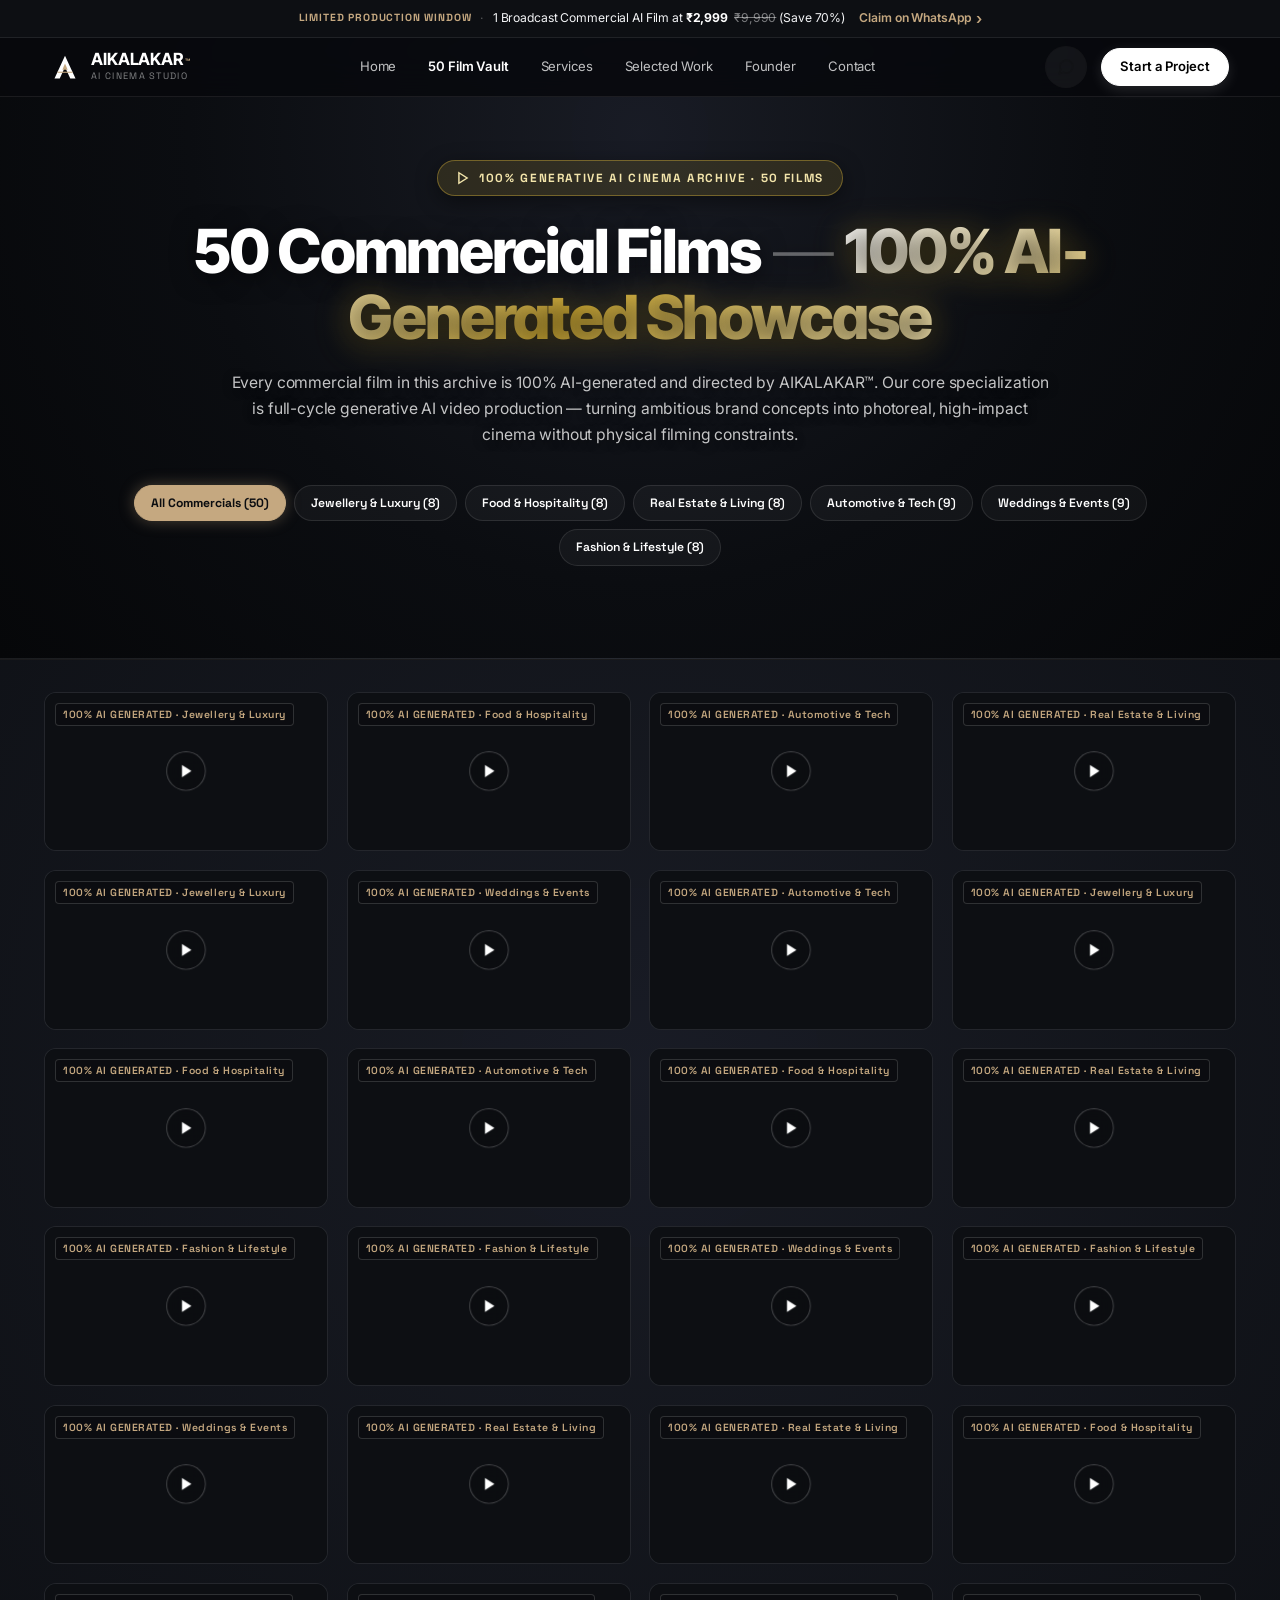
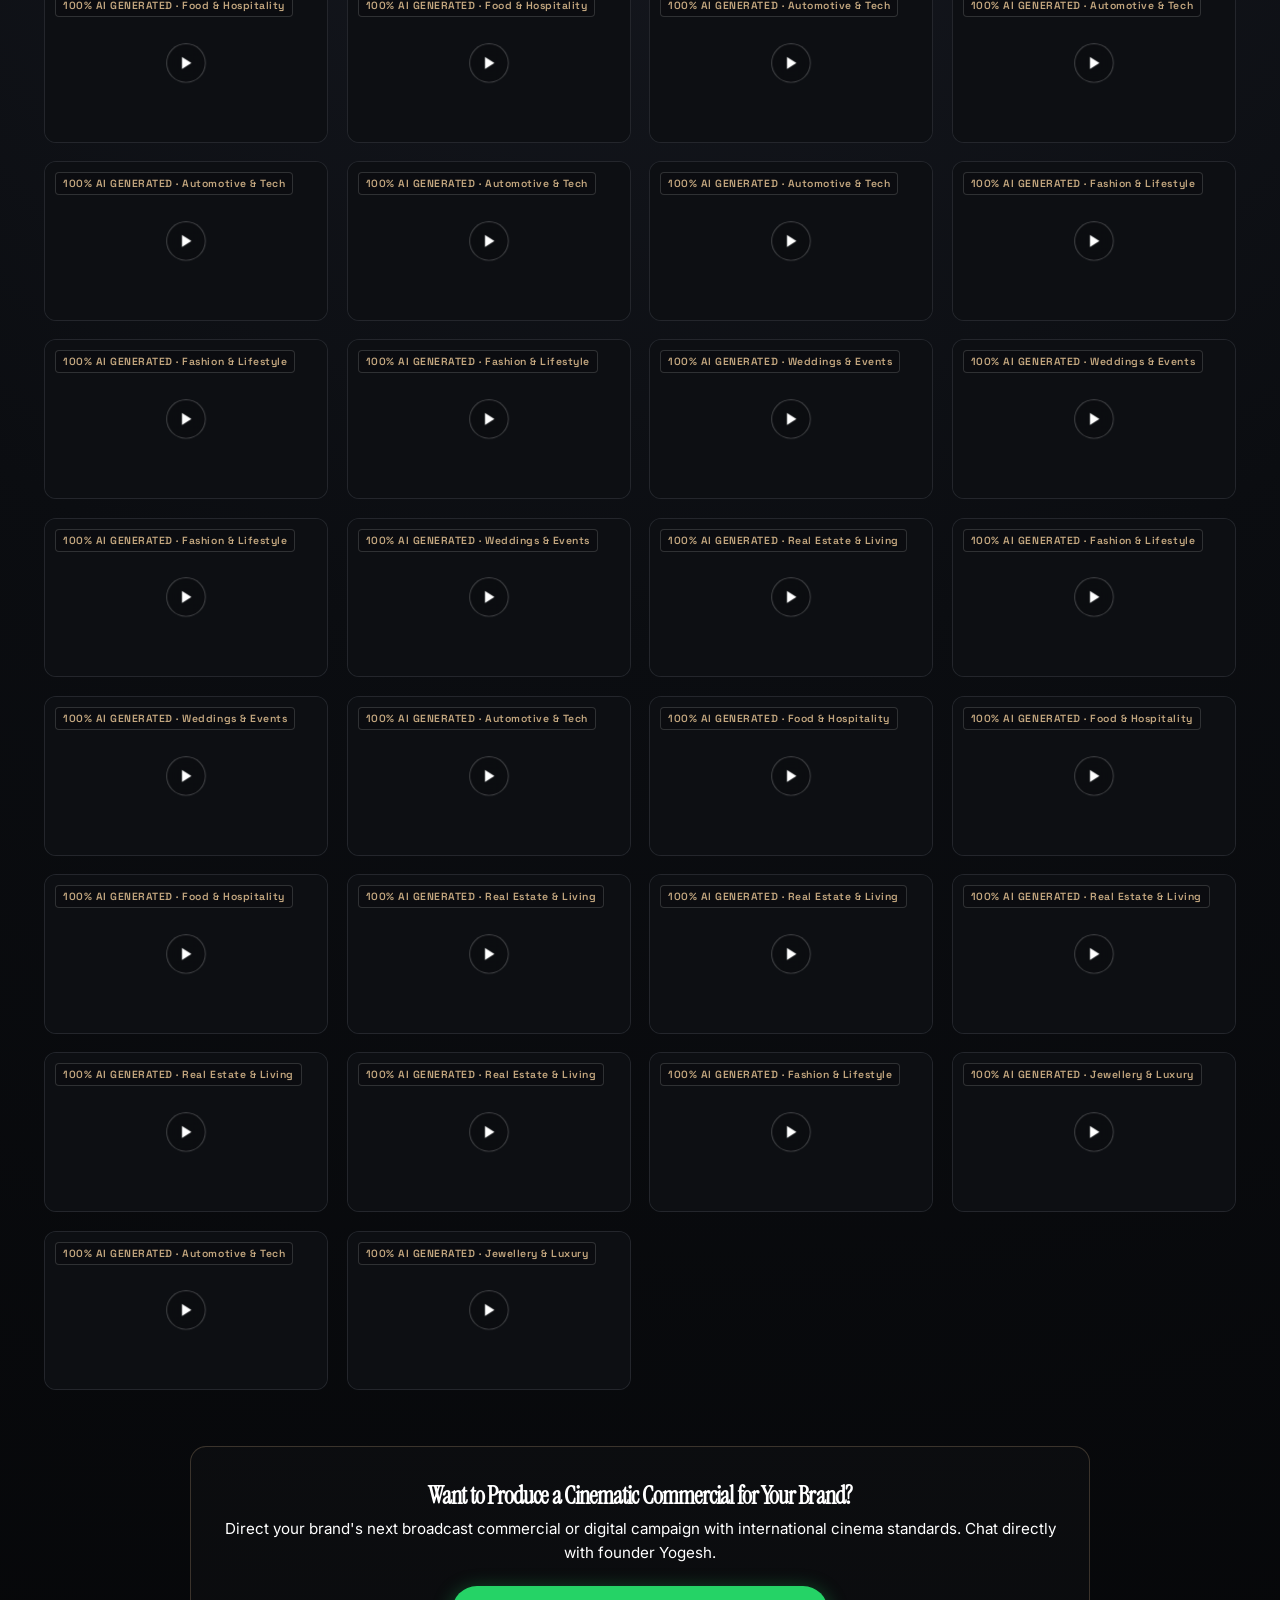
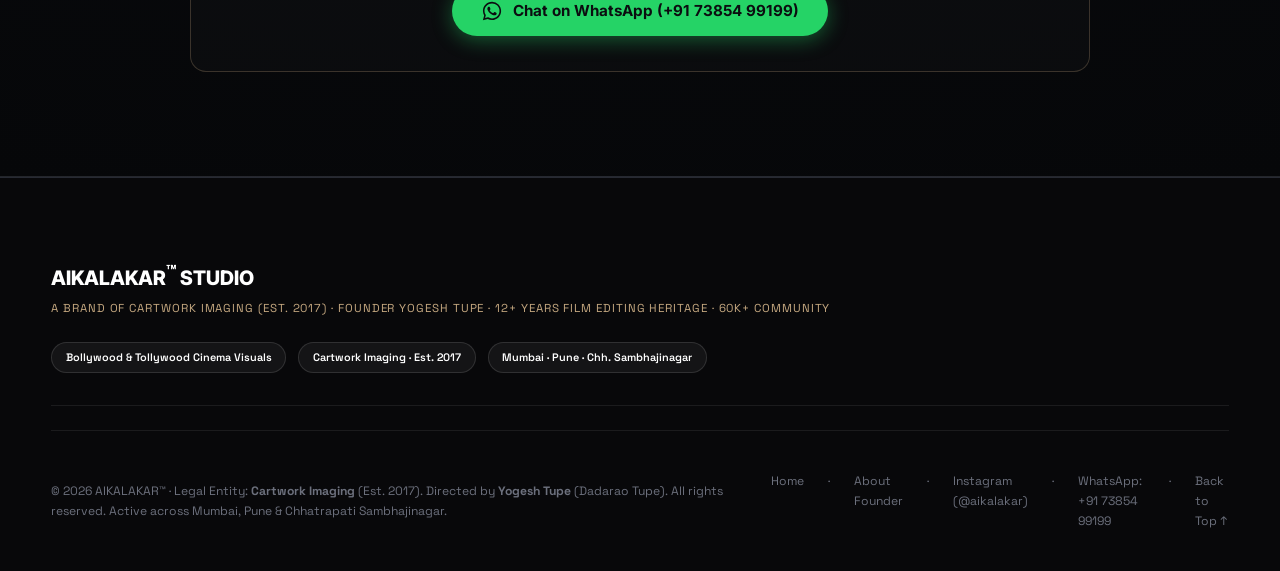
==== commit 02e24e01: "refactor: redesign header, announcement ribbon, and 5 pillars dock to Apple-style clean minimalism" ====
--- a/vault.html
+++ b/vault.html
@@ -53,88 +53,53 @@
        HEADER & NAVIGATION
        ========================================== -->
   <header class="site-header" id="header">
-    <!-- Top Continuous Promotional Marquee Strip -->
-    <div class="promo-marquee-strip" id="promo-marquee-strip" aria-label="Limited Launch Promotional Offer">
-      <div class="promo-marquee-track">
-        <!-- Item 1 -->
-        <a href="https://wa.me/917385499199?text=Hello%20Yogesh%20(AIKALAKAR)%2C%20I%20want%20to%20claim%20the%20Promotional%20AI%20Commercial%20Video%20Offer%20at%20Rs.2999%20(Regular%20Rs.9990).%20Please%20reserve%20my%20slot." target="_blank" rel="noopener noreferrer" class="promo-marquee-unit">
-          <span class="promo-badge-pulse">🔥 SPECIAL OFFER</span>
-          <span class="promo-unit-text">1 Commercial AI Video Production:</span>
-          <span class="promo-cut-price"><del>₹9,990/-</del></span>
-          <span class="promo-deal-price">₹2,999/-</span>
-          <span class="promo-save-pill">SAVE 70%</span>
-          <span class="promo-unit-link">Claim on WhatsApp ↗</span>
-        </a>
-        <span class="promo-sep">✦</span>
-
-        <!-- Item 2 -->
-        <a href="https://wa.me/917385499199?text=Hello%20Yogesh%20(AIKALAKAR)%2C%20I%20want%20to%20claim%20the%20Promotional%20AI%20Commercial%20Video%20Offer%20at%20Rs.2999%20(Regular%20Rs.9990).%20Please%20reserve%20my%20slot." target="_blank" rel="noopener noreferrer" class="promo-marquee-unit">
-          <span class="promo-badge-pulse">⚡ LIMITED SLOTS</span>
-          <span class="promo-unit-text">Broadcast Ultra HD AI Commercial Film at</span>
-          <span class="promo-cut-price"><del>₹9,990/-</del></span>
-          <span class="promo-deal-price">₹2,999/-</span>
-          <span class="promo-save-pill">70% OFF</span>
-          <span class="promo-unit-link">Book Now ↗</span>
-        </a>
-        <span class="promo-sep">✦</span>
-
-        <!-- DUPLICATE SET FOR SEAMLESS INFINITE MARQUEE LOOP -->
-        <!-- Item 1 (Dup) -->
-        <a href="https://wa.me/917385499199?text=Hello%20Yogesh%20(AIKALAKAR)%2C%20I%20want%20to%20claim%20the%20Promotional%20AI%20Commercial%20Video%20Offer%20at%20Rs.2999%20(Regular%20Rs.9990).%20Please%20reserve%20my%20slot." target="_blank" rel="noopener noreferrer" class="promo-marquee-unit" aria-hidden="true">
-          <span class="promo-badge-pulse">🔥 SPECIAL OFFER</span>
-          <span class="promo-unit-text">1 Commercial AI Video Production:</span>
-          <span class="promo-cut-price"><del>₹9,990/-</del></span>
-          <span class="promo-deal-price">₹2,999/-</span>
-          <span class="promo-save-pill">SAVE 70%</span>
-          <span class="promo-unit-link">Claim on WhatsApp ↗</span>
-        </a>
-        <span class="promo-sep">✦</span>
-
-        <!-- Item 2 (Dup) -->
-        <a href="https://wa.me/917385499199?text=Hello%20Yogesh%20(AIKALAKAR)%2C%20I%20want%20to%20claim%20the%20Promotional%20AI%20Commercial%20Video%20Offer%20at%20Rs.2999%20(Regular%20Rs.9990).%20Please%20reserve%20my%20slot." target="_blank" rel="noopener noreferrer" class="promo-marquee-unit" aria-hidden="true">
-          <span class="promo-badge-pulse">⚡ LIMITED SLOTS</span>
-          <span class="promo-unit-text">Broadcast Ultra HD AI Commercial Film at</span>
-          <span class="promo-cut-price"><del>₹9,990/-</del></span>
-          <span class="promo-deal-price">₹2,999/-</span>
-          <span class="promo-save-pill">70% OFF</span>
-          <span class="promo-unit-link">Book Now ↗</span>
-        </a>
-        <span class="promo-sep">✦</span>
-      </div>
-    </div>
+    <!-- Apple-Style Sleek Announcement Ribbon -->
+    <aside class="apple-ribbon-bar" id="apple-ribbon-bar" aria-label="Limited Studio Production Window">
+      <div class="container apple-ribbon-container">
+        <div class="apple-ribbon-content">
+          <span class="apple-ribbon-label">Limited Production Window</span>
+          <span class="apple-ribbon-sep">·</span>
+          <span class="apple-ribbon-msg">1 Broadcast Commercial AI Film at <strong>₹2,999</strong> <del>₹9,990</del> (Save 70%)</span>
+          <a href="https://wa.me/917385499199?text=Hello%20Yogesh%20(AIKALAKAR)%2C%20I%20want%20to%20claim%20the%20Promotional%20AI%20Commercial%20Video%20Offer%20at%20Rs.2999%20(Regular%20Rs.9990).%20Please%20reserve%20my%20slot." target="_blank" rel="noopener noreferrer" class="apple-ribbon-cta">
+            Claim on WhatsApp <span class="apple-ribbon-chevron">›</span>
+          </a>
+        </div>
+      </div>
+    </aside>
 
     <div class="container header-container">
       <a href="index.html" class="brand-identity" aria-label="AIKALAKAR Studio Home">
-        <div class="brand-symbol"><svg width="32" height="32" viewBox="0 0 64 64" fill="none" xmlns="http://www.w3.org/2000/svg"><polygon points="32,6 56,58 44,58 32,32 20,58 8,58" fill="#111111" /><polygon points="26,38 38,38 32,24" fill="#c5a880" /><line x1="16" y1="44" x2="48" y2="44" stroke="#c5a880" stroke-width="2.5" stroke-linecap="square" /></svg></div>
+        <div class="brand-symbol">
+          <svg width="28" height="28" viewBox="0 0 64 64" fill="none" xmlns="http://www.w3.org/2000/svg">
+            <polygon points="32,6 56,58 44,58 32,32 20,58 8,58" fill="#ffffff" />
+            <polygon points="26,38 38,38 32,24" fill="#c5a880" />
+            <line x1="16" y1="44" x2="48" y2="44" stroke="#c5a880" stroke-width="2.5" stroke-linecap="square" />
+          </svg>
+        </div>
         <div class="brand-text">
           <span class="brand-title">AIKALAKAR<span class="brand-trademark">™</span></span>
-          <span class="brand-subtitle">AI ARTIST &amp; STORYTELLER</span>
+          <span class="brand-subtitle">AI CINEMA STUDIO</span>
         </div>
       </a>
 
-      <!-- Desktop Navigation Links -->
+      <!-- Desktop Navigation Links: Apple-Style Pure Minimalism -->
       <nav class="desktop-nav" aria-label="Primary Navigation">
-        <a href="index.html#promotional-offer" class="nav-link" style="color: #ffd700; font-weight: 800; display: inline-flex; align-items: center; gap: 0.35rem;">
-          <span>₹2,999 Offer</span>
-          <span style="background: #25d366; color: #080a0d; font-size: 0.58rem; padding: 0.1rem 0.35rem; border-radius: 3px; font-weight: 900;">70% OFF</span>
-        </a>
         <a href="index.html" class="nav-link">Home</a>
-        <a href="vault.html" class="nav-link active" style="color: var(--gold-dark); font-weight: 700;">50 Film Vault</a>
+        <a href="vault.html" class="nav-link active">50 Film Vault</a>
+        <a href="index.html#services" class="nav-link">Services</a>
         <a href="index.html#work" class="nav-link">Selected Work</a>
-        <a href="index.html#services" class="nav-link" style="color: #ffffff; font-weight: 700; display: inline-flex; align-items: center; gap: 0.35rem;">
-          <span>5 Pillars</span>
-          <span style="background: rgba(197, 168, 128, 0.25); color: var(--gold-dark); font-size: 0.58rem; padding: 0.1rem 0.35rem; border-radius: 3px; font-weight: 800; border: 1px solid rgba(197, 168, 128, 0.4);">SERVICES</span>
-        </a>
         <a href="index.html#about" class="nav-link">Founder</a>
         <a href="index.html#contact" class="nav-link">Contact</a>
       </nav>
 
-      <!-- Header Action Group -->
+      <!-- Header Action Group: Apple Minimal Pill & Circle -->
       <div class="header-actions">
-        <a href="https://wa.me/917385499199?text=Hello%20AIKALAKAR!%20I%20am%20interested%20in%20creating%20a%20commercial%20film%20for%20my%20brand." target="_blank" rel="noopener noreferrer" class="btn btn-primary header-cta-btn" style="background: #25D366; color: #0b0d10; border-color: #25D366; font-weight: 700;">
-          <svg width="15" height="15" viewBox="0 0 24 24" fill="currentColor"><path d="M12.04 2c-5.46 0-9.91 4.45-9.91 9.91 0 1.75.46 3.45 1.32 4.95L2.05 22l5.25-1.38c1.45.79 3.08 1.21 4.74 1.21 5.46 0 9.91-4.45 9.91-9.91 0-2.65-1.03-5.14-2.9-7.01A9.82 9.82 0 0 0 12.04 2zm.01 18.06c-1.48 0-2.93-.4-4.2-1.15l-.3-.18-3.12.82.83-3.04-.2-.31a8.13 8.13 0 0 1-1.25-4.29c0-4.51 3.67-8.18 8.19-8.18 2.19 0 4.24.85 5.79 2.4 1.54 1.55 2.4 3.61 2.4 5.8-.01 4.51-3.68 8.12-8.24 8.12zm4.49-6.13c-.25-.12-1.47-.72-1.7-.81-.23-.08-.39-.12-.56.12-.17.25-.64.81-.79.97-.14.17-.29.19-.54.06-.25-.12-1.05-.39-2-1.23-.74-.66-1.24-1.47-1.38-1.72-.15-.25-.02-.38.11-.51.11-.11.25-.29.37-.43.12-.15.17-.25.25-.42.08-.17.04-.31-.02-.44-.06-.12-.56-1.35-.77-1.85-.2-.48-.41-.42-.56-.43h-.48c-.17 0-.44.06-.66.31-.23.25-.87.85-.87 2.08 0 1.23.89 2.41 1.02 2.58.12.17 1.76 2.68 4.25 3.76.59.26 1.06.41 1.42.53.6.19 1.14.16 1.57.1.48-.07 1.47-.6 1.68-1.18.21-.58.21-1.07.15-1.18-.06-.11-.23-.17-.48-.3z"/></svg>
-          <span>WhatsApp Inquire</span>
+        <a href="https://wa.me/917385499199?text=Hello%20AIKALAKAR!%20I%20am%20interested%20in%20creating%20a%20commercial%20film%20for%20my%20brand." target="_blank" rel="noopener noreferrer" class="btn-icon-circle" aria-label="Chat on WhatsApp" title="WhatsApp Studio (+91 73854 99199)">
+          <svg width="18" height="18" viewBox="0 0 24 24" fill="none" stroke="currentColor" stroke-width="2" stroke-linecap="round" stroke-linejoin="round">
+            <path d="M21 11.5a8.38 8.38 0 0 1-.9 3.8 8.5 8.5 0 0 1-7.6 4.7 8.38 8.38 0 0 1-3.8-.9L3 21l1.9-5.7a8.38 8.38 0 0 1-.9-3.8 8.5 8.5 0 0 1 4.7-7.6 8.38 8.38 0 0 1 3.8-.9h.5a8.48 8.48 0 0 1 8 8v.5z"></path>
+          </svg>
         </a>
+        <a href="index.html#contact" class="btn btn-primary header-cta-btn">Start a Project</a>
         
         <!-- Mobile Menu Toggle Button -->
         <button class="mobile-nav-toggle" aria-label="Toggle navigation menu" id="mobile-nav-btn">
@@ -160,15 +125,12 @@
       </div>
       <nav class="mobile-menu-links">
         <a href="index.html" class="mobile-menu-link">Home</a>
-        <a href="vault.html" class="mobile-menu-link" style="color: var(--gold-dark); font-weight: 700;">50 Film Vault</a>
+        <a href="vault.html" class="mobile-menu-link">50 Film Vault</a>
+        <a href="index.html#services" class="mobile-menu-link">Services</a>
         <a href="index.html#work" class="mobile-menu-link">Selected Work</a>
-        <a href="index.html#services" class="mobile-menu-link" style="color: #ffffff; font-weight: 700; display: flex; align-items: center; justify-content: space-between;">
-          <span>5 Core Production Pillars</span>
-          <span style="background: rgba(197, 168, 128, 0.25); color: var(--gold-dark); font-size: 0.65rem; padding: 0.15rem 0.45rem; border-radius: 4px; font-weight: 800;">5 SERVICES</span>
-        </a>
-        <a href="index.html#pricing" class="mobile-menu-link">Investment</a>
-        <a href="index.html#about" class="mobile-menu-link">Founder</a>
-        <a href="index.html#contact" class="mobile-menu-link">Contact &amp; Enquiry</a>
+        <a href="index.html#about" class="mobile-menu-link">About Studio &amp; Founder</a>
+        <a href="index.html#promotional-offer" class="mobile-menu-link" style="color: var(--gold-accent);">Promotional Offer (₹2,999)</a>
+        <a href="index.html#contact" class="mobile-menu-link">Contact</a>
       </nav>
     </div>
 
--- a/css/style.css
+++ b/css/style.css
@@ -229,124 +229,257 @@
   color: var(--text-inverse-muted);
 }
 
-/* ── 5. HEADER & NAVIGATION ── */
+/* ── 5. HEADER & NAVIGATION (APPLE-STYLE MINIMALISM) ── */
+/* Sleek Announcement Ribbon */
+.apple-ribbon-bar {
+  background-color: rgba(14, 16, 20, 0.96);
+  border-bottom: 1px solid rgba(255, 255, 255, 0.08);
+  height: 38px;
+  width: 100%;
+  display: flex;
+  align-items: center;
+  justify-content: center;
+  position: relative;
+  z-index: 1005;
+  font-size: 0.76rem;
+  color: rgba(255, 255, 255, 0.85);
+  letter-spacing: -0.01em;
+}
+
+.apple-ribbon-container {
+  display: flex;
+  align-items: center;
+  justify-content: center;
+  width: 100%;
+}
+
+.apple-ribbon-content {
+  display: inline-flex;
+  align-items: center;
+  justify-content: center;
+  flex-wrap: wrap;
+  gap: 0.55rem;
+  text-align: center;
+  line-height: 1;
+}
+
+.apple-ribbon-label {
+  font-family: var(--font-mono);
+  font-size: 0.65rem;
+  font-weight: 700;
+  text-transform: uppercase;
+  letter-spacing: 0.08em;
+  color: var(--gold-accent);
+}
+
+.apple-ribbon-sep {
+  color: rgba(255, 255, 255, 0.3);
+}
+
+.apple-ribbon-msg {
+  color: #f3f4f6;
+  font-weight: 400;
+}
+
+.apple-ribbon-msg strong {
+  color: #ffffff;
+  font-weight: 700;
+}
+
+.apple-ribbon-msg del {
+  color: rgba(255, 255, 255, 0.45);
+  margin-left: 0.2rem;
+}
+
+.apple-ribbon-cta {
+  display: inline-flex;
+  align-items: center;
+  gap: 0.2rem;
+  color: var(--gold-accent);
+  text-decoration: none;
+  font-weight: 600;
+  margin-left: 0.35rem;
+  transition: color 0.2s ease;
+}
+
+.apple-ribbon-cta:hover {
+  color: #ffffff;
+  text-decoration: underline;
+}
+
+.apple-ribbon-chevron {
+  font-size: 0.95rem;
+  line-height: 0.9;
+  transition: transform 0.2s ease;
+}
+
+.apple-ribbon-cta:hover .apple-ribbon-chevron {
+  transform: translateX(2px);
+}
+
+/* Apple-Grade Translucent Navigation Bar */
 .site-header {
   position: fixed;
   top: 0;
   left: 0;
   width: 100%;
   z-index: 1000;
-  background-color: rgba(255, 255, 255, 0.88);
-  backdrop-filter: blur(16px);
-  -webkit-backdrop-filter: blur(16px);
-  border-bottom: 1px solid var(--border-light);
-  transition: all var(--transition-smooth);
+  background: rgba(8, 9, 12, 0.85);
+  backdrop-filter: saturate(180%) blur(20px);
+  -webkit-backdrop-filter: saturate(180%) blur(20px);
+  border-bottom: 1px solid rgba(255, 255, 255, 0.08);
+  transition: background-color 0.3s ease, border-color 0.3s ease, box-shadow 0.3s ease;
 }
 
 .site-header.scrolled {
-  background-color: rgba(255, 255, 255, 0.96);
-  box-shadow: 0 4px 20px rgba(0, 0, 0, 0.04);
-}
-
-.nav-inner {
+  background: rgba(8, 9, 12, 0.95);
+  border-bottom-color: rgba(255, 255, 255, 0.12);
+  box-shadow: 0 10px 30px rgba(0, 0, 0, 0.4);
+}
+
+.nav-inner, .header-container {
   display: flex;
   align-items: center;
   justify-content: space-between;
-  height: 80px;
-  transition: height var(--transition-fast);
-}
-
-.site-header.scrolled .nav-inner {
-  height: 70px;
+  height: 58px;
+  transition: height 0.25s ease;
+}
+
+.site-header.scrolled .nav-inner,
+.site-header.scrolled .header-container {
+  height: 52px;
 }
 
 /* Brand Wordmark & Geometric A */
-.brand-link {
-  display: flex;
-  align-items: center;
-  gap: 0.85rem;
+.brand-link, .brand-identity {
+  display: flex;
+  align-items: center;
+  gap: 0.75rem;
   text-decoration: none;
 }
 
 .brand-symbol {
-  width: 34px;
-  height: 34px;
+  width: 28px;
+  height: 28px;
   display: flex;
   align-items: center;
   justify-content: center;
   flex-shrink: 0;
 }
 
-.brand-text-group {
+.brand-text-group, .brand-text {
   display: flex;
   flex-direction: column;
 }
 
 .brand-title {
   font-family: var(--font-display);
-  font-size: 1.25rem;
-  font-weight: 800;
-  letter-spacing: 0.04em;
-  color: var(--text-primary);
-  line-height: 1;
-}
-
-.brand-title sup {
-  font-size: 0.55em;
+  font-size: 1.05rem;
+  font-weight: 700;
+  letter-spacing: -0.01em;
+  color: #ffffff;
+  line-height: 1.1;
+}
+
+.brand-title sup, .brand-trademark {
+  font-size: 0.52em;
   font-weight: 600;
   color: var(--gold-accent);
   margin-left: 2px;
 }
 
-.brand-tagline {
-  font-family: var(--font-mono);
-  font-size: 0.62rem;
+.brand-tagline, .brand-subtitle {
+  font-family: var(--font-mono);
+  font-size: 0.58rem;
   text-transform: uppercase;
-  letter-spacing: 0.12em;
-  color: var(--text-muted);
-  margin-top: 2px;
-}
-
-/* Nav Menu */
-.nav-menu {
-  display: flex;
-  align-items: center;
-  gap: 2.2rem;
+  letter-spacing: 0.14em;
+  color: rgba(255, 255, 255, 0.5);
+  margin-top: 1px;
+}
+
+/* Apple-Style Minimal Nav Links */
+.nav-menu, .desktop-nav {
+  display: flex;
+  align-items: center;
+  gap: 2rem;
 }
 
 .nav-link {
   font-family: var(--font-body);
-  font-size: 0.88rem;
-  font-weight: 500;
-  color: var(--text-secondary);
+  font-size: 0.82rem;
+  font-weight: 400;
+  color: rgba(255, 255, 255, 0.75);
+  letter-spacing: -0.01em;
+  text-decoration: none;
+  padding: 0.35rem 0;
+  transition: color 0.2s ease;
   position: relative;
-  padding: 0.35rem 0;
-  transition: color var(--transition-fast);
+}
+
+.nav-link:hover {
+  color: #ffffff;
+}
+
+.nav-link.active {
+  color: #ffffff;
+  font-weight: 600;
 }
 
 .nav-link::after {
-  content: '';
-  position: absolute;
-  bottom: 0;
-  left: 0;
-  width: 0%;
-  height: 1.5px;
-  background-color: var(--gold-accent);
-  transition: width var(--transition-fast);
-}
-
-.nav-link:hover {
-  color: var(--text-primary);
-}
-
-.nav-link:hover::after {
-  width: 100%;
-}
-
-.nav-actions {
-  display: flex;
-  align-items: center;
-  gap: 1rem;
+  display: none;
+}
+
+/* Header Action Buttons */
+.nav-actions, .header-actions {
+  display: flex;
+  align-items: center;
+  gap: 0.85rem;
+}
+
+.btn-icon-circle {
+  width: 36px;
+  height: 36px;
+  border-radius: 50%;
+  padding: 0;
+  display: inline-flex;
+  align-items: center;
+  justify-content: center;
+  border: 1px solid rgba(255, 255, 255, 0.15);
+  background: rgba(255, 255, 255, 0.05);
+  color: rgba(255, 255, 255, 0.85);
+  transition: all 0.2s ease;
+}
+
+.btn-icon-circle:hover {
+  border-color: rgba(255, 255, 255, 0.35);
+  background: rgba(255, 255, 255, 0.12);
+  color: #ffffff;
+  transform: scale(1.04);
+}
+
+/* Apple-Style Clean Pill Button */
+.btn-apple-pill, .site-header .btn-primary, .header-cta-btn {
+  background-color: #ffffff !important;
+  color: #000000 !important;
+  border: 1px solid #ffffff !important;
+  font-size: 0.82rem !important;
+  font-weight: 600 !important;
+  letter-spacing: -0.01em !important;
+  padding: 0.45rem 1.15rem !important;
+  border-radius: var(--radius-pill) !important;
+  text-decoration: none !important;
+  display: inline-flex;
+  align-items: center;
+  justify-content: center;
+  transition: all 0.2s ease;
+  box-shadow: 0 4px 14px rgba(255, 255, 255, 0.12);
+}
+
+.btn-apple-pill:hover, .site-header .btn-primary:hover, .header-cta-btn:hover {
+  background-color: #e8e8ed !important;
+  border-color: #e8e8ed !important;
+  transform: scale(1.02);
+  box-shadow: 0 6px 20px rgba(255, 255, 255, 0.22);
 }
 
 /* Buttons */
@@ -752,13 +885,13 @@
   box-shadow: 0 10px 25px rgba(37, 211, 102, 0.35);
 }
 
-/* ==========================================
-   5 CORE PRODUCTION PILLARS (TOP QUICK SELECTOR)
-   ========================================== */
-.hero-pillars-selector {
+/* ==========================================================================
+   5 CORE PRODUCTION PILLARS (APPLE-STYLE PRODUCT SWITCHER)
+   ========================================================================== */
+.apple-pillars-dock {
   width: 100%;
-  max-width: 1080px;
-  margin: 1.4rem auto 1.35rem auto;
+  max-width: 980px;
+  margin: 1.5rem auto 1.35rem auto;
   display: flex;
   flex-direction: column;
   align-items: center;
@@ -766,214 +899,144 @@
   z-index: 3;
 }
 
-.pillars-selector-label {
-  display: inline-flex;
-  align-items: center;
-  gap: 0.55rem;
-  padding: 0.35rem 0.95rem;
-  background: rgba(5, 7, 10, 0.65);
-  backdrop-filter: blur(14px);
-  -webkit-backdrop-filter: blur(14px);
-  border: 1px solid rgba(197, 168, 128, 0.3);
-  border-radius: var(--radius-pill);
-  font-family: var(--font-mono);
-  font-size: clamp(0.66rem, 0.85vw, 0.74rem);
-  font-weight: 700;
-  letter-spacing: 0.12em;
-  color: #f3f4f6;
+.apple-pillars-header {
+  margin-bottom: 0.65rem;
+}
+
+.apple-pillars-caption {
+  font-family: var(--font-mono);
+  font-size: 0.64rem;
+  font-weight: 600;
+  letter-spacing: 0.16em;
+  color: rgba(255, 255, 255, 0.55);
   text-transform: uppercase;
-  margin-bottom: 0.85rem;
-  box-shadow: 0 6px 20px rgba(0, 0, 0, 0.35);
-}
-
-.pillars-label-dot {
-  width: 7px;
-  height: 7px;
-  border-radius: 50%;
-  background-color: #d4af37;
-  box-shadow: 0 0 8px #d4af37;
-  animation: pulse-subtle 1.4s infinite ease-in-out;
-}
-
-.pillars-buttons-track {
-  display: grid;
-  grid-template-columns: repeat(5, 1fr);
-  gap: 0.65rem;
+}
+
+.apple-pillars-track {
+  display: flex;
+  align-items: stretch;
+  justify-content: center;
+  gap: 0.45rem;
   width: 100%;
-}
-
-.hero-pillar-btn {
-  background: rgba(14, 18, 24, 0.72);
-  backdrop-filter: blur(16px);
-  -webkit-backdrop-filter: blur(16px);
-  border: 1px solid rgba(255, 255, 255, 0.15);
-  border-radius: 12px;
-  padding: 0.75rem 0.85rem;
-  display: flex;
-  align-items: center;
-  gap: 0.65rem;
-  color: #ffffff;
-  text-align: left;
+  padding: 0.4rem;
+  background: rgba(14, 16, 22, 0.65);
+  backdrop-filter: blur(20px);
+  -webkit-backdrop-filter: blur(20px);
+  border: 1px solid rgba(255, 255, 255, 0.08);
+  border-radius: 14px;
+  box-shadow: 0 10px 32px rgba(0, 0, 0, 0.45);
+}
+
+.apple-pillar-item {
+  flex: 1;
+  display: flex;
+  flex-direction: column;
+  align-items: center;
+  justify-content: center;
+  gap: 0.35rem;
+  padding: 0.65rem 0.5rem;
+  background: transparent;
+  border: 1px solid transparent;
+  border-radius: 10px;
+  color: #ffffff;
   cursor: pointer;
-  transition: all 0.28s cubic-bezier(0.16, 1, 0.3, 1);
+  transition: all 0.22s cubic-bezier(0.16, 1, 0.3, 1);
   position: relative;
   text-decoration: none;
-  box-shadow: 0 8px 24px rgba(0, 0, 0, 0.35);
-  overflow: visible;
-}
-
-.hero-pillar-btn:hover {
-  background: rgba(24, 30, 42, 0.9);
-  border-color: #d4af37;
-  transform: translateY(-3px) scale(1.02);
-  box-shadow: 0 12px 30px rgba(212, 175, 55, 0.3);
-}
-
-.hero-pillar-btn:active {
-  transform: translateY(-1px) scale(0.99);
-}
-
-/* Pillar 02: Featured Signature Craft */
-.hero-pillar-btn.pillar-btn-featured {
-  border-color: rgba(212, 175, 55, 0.6);
-  background: linear-gradient(180deg, rgba(212, 175, 55, 0.16) 0%, rgba(14, 18, 24, 0.88) 100%);
-  box-shadow: 0 8px 28px rgba(212, 175, 55, 0.22);
-}
-
-.hero-pillar-btn.pillar-btn-featured:hover {
-  border-color: #ffd700;
-  box-shadow: 0 14px 36px rgba(212, 175, 55, 0.45);
-}
-
-.pillar-btn-badge {
+}
+
+.apple-pillar-item:hover {
+  background: rgba(255, 255, 255, 0.06);
+  border-color: rgba(255, 255, 255, 0.12);
+  transform: translateY(-2px);
+}
+
+.apple-pillar-icon {
+  width: 28px;
+  height: 28px;
+  display: flex;
+  align-items: center;
+  justify-content: center;
+  color: rgba(255, 255, 255, 0.7);
+  transition: all 0.2s ease;
+}
+
+.apple-pillar-item:hover .apple-pillar-icon {
+  color: var(--gold-accent);
+  transform: scale(1.08);
+}
+
+.apple-pillar-name {
+  font-family: var(--font-body);
+  font-size: 0.78rem;
+  font-weight: 600;
+  color: #f3f4f6;
+  line-height: 1.2;
+  text-align: center;
+  white-space: nowrap;
+}
+
+.apple-pillar-sub {
+  font-size: 0.62rem;
+  color: rgba(255, 255, 255, 0.45);
+  font-weight: 400;
+  line-height: 1.1;
+  text-align: center;
+  white-space: nowrap;
+}
+
+/* Featured: 02 AI Video Making */
+.apple-pillar-item.apple-pillar-featured {
+  background: rgba(197, 168, 128, 0.08);
+  border-color: rgba(197, 168, 128, 0.25);
+}
+
+.apple-pillar-item.apple-pillar-featured:hover {
+  background: rgba(197, 168, 128, 0.14);
+  border-color: rgba(197, 168, 128, 0.4);
+}
+
+.apple-pillar-item.apple-pillar-featured .apple-pillar-icon {
+  color: var(--gold-accent);
+}
+
+.apple-pillar-dot {
   position: absolute;
-  top: -8px;
-  right: 8px;
-  font-family: var(--font-mono);
-  font-size: 0.54rem;
-  font-weight: 800;
-  letter-spacing: 0.08em;
-  background: linear-gradient(135deg, #ffd700, #c5a880);
-  color: #080a0d;
-  padding: 0.12rem 0.45rem;
-  border-radius: 3px;
-  box-shadow: 0 2px 8px rgba(0, 0, 0, 0.4);
-}
-
-.pillar-btn-left {
-  display: flex;
-  flex-direction: column;
-  align-items: center;
-  justify-content: center;
-  gap: 0.25rem;
-  flex-shrink: 0;
-}
-
-.pillar-btn-num {
-  font-family: var(--font-mono);
-  font-size: 0.72rem;
-  font-weight: 800;
-  color: var(--gold-accent);
-  line-height: 1;
-}
-
-.pillar-btn-icon {
-  width: 26px;
-  height: 26px;
-  border-radius: 6px;
-  background: rgba(255, 255, 255, 0.08);
-  border: 1px solid rgba(255, 255, 255, 0.12);
-  display: flex;
-  align-items: center;
-  justify-content: center;
-  color: #f3f4f6;
-  transition: all 0.25s ease;
-}
-
-.hero-pillar-btn:hover .pillar-btn-icon {
+  top: 6px;
+  right: 6px;
+  width: 5px;
+  height: 5px;
+  border-radius: 50%;
   background: var(--gold-accent);
-  color: #07090b;
-  border-color: var(--gold-accent);
-}
-
-.pillar-btn-body {
-  display: flex;
-  flex-direction: column;
-  gap: 0.15rem;
-  flex-grow: 1;
-  min-width: 0;
-}
-
-.pillar-btn-title {
-  font-family: var(--font-display);
-  font-size: 0.82rem;
-  font-weight: 700;
-  color: #ffffff;
-  line-height: 1.25;
-  white-space: nowrap;
-  overflow: hidden;
-  text-overflow: ellipsis;
-}
-
-.pillar-btn-meta {
-  font-size: 0.66rem;
-  color: rgba(255, 255, 255, 0.65);
-  font-weight: 500;
-  white-space: nowrap;
-  overflow: hidden;
-  text-overflow: ellipsis;
-}
-
-.pillar-btn-arrow {
-  font-size: 0.8rem;
-  color: rgba(255, 255, 255, 0.4);
-  transition: transform 0.25s ease, color 0.25s ease;
-  flex-shrink: 0;
-}
-
-.hero-pillar-btn:hover .pillar-btn-arrow {
-  color: var(--gold-accent);
-  transform: translateY(2px);
-}
-
-/* Tablet Layout for 5 Pillars */
-@media (max-width: 1024px) and (min-width: 769px) {
-  .pillars-buttons-track {
-    grid-template-columns: repeat(3, 1fr);
-  }
-  .hero-pillar-btn:nth-child(4),
-  .hero-pillar-btn:nth-child(5) {
-    grid-column: span 1;
-  }
-}
-
-/* Mobile Layout: Responsive Horizontal Rail */
+  box-shadow: 0 0 6px var(--gold-accent);
+}
+
 @media (max-width: 768px) {
-  .hero-pillars-selector {
+  .apple-pillars-dock {
     margin: 1.15rem auto 1rem auto;
   }
-  .pillars-buttons-track {
-    display: flex;
+  .apple-pillars-track {
     overflow-x: auto;
+    justify-content: flex-start;
     scroll-snap-type: x mandatory;
     -webkit-overflow-scrolling: touch;
-    gap: 0.55rem;
-    padding: 0.4rem 0.25rem 0.75rem 0.25rem;
     scrollbar-width: none;
-  }
-  .pillars-buttons-track::-webkit-scrollbar {
+    padding: 0.35rem;
+    gap: 0.35rem;
+  }
+  .apple-pillars-track::-webkit-scrollbar {
     display: none;
   }
-  .hero-pillar-btn {
-    flex: 0 0 205px;
+  .apple-pillar-item {
+    flex: 0 0 145px;
     scroll-snap-align: start;
-    padding: 0.65rem 0.75rem;
-  }
-  .pillar-btn-title {
-    font-size: 0.78rem;
-  }
-  .pillar-btn-meta {
-    font-size: 0.62rem;
+    padding: 0.55rem 0.45rem;
+  }
+  .apple-pillar-name {
+    font-size: 0.74rem;
+  }
+  .apple-pillar-sub {
+    font-size: 0.6rem;
   }
 }
 
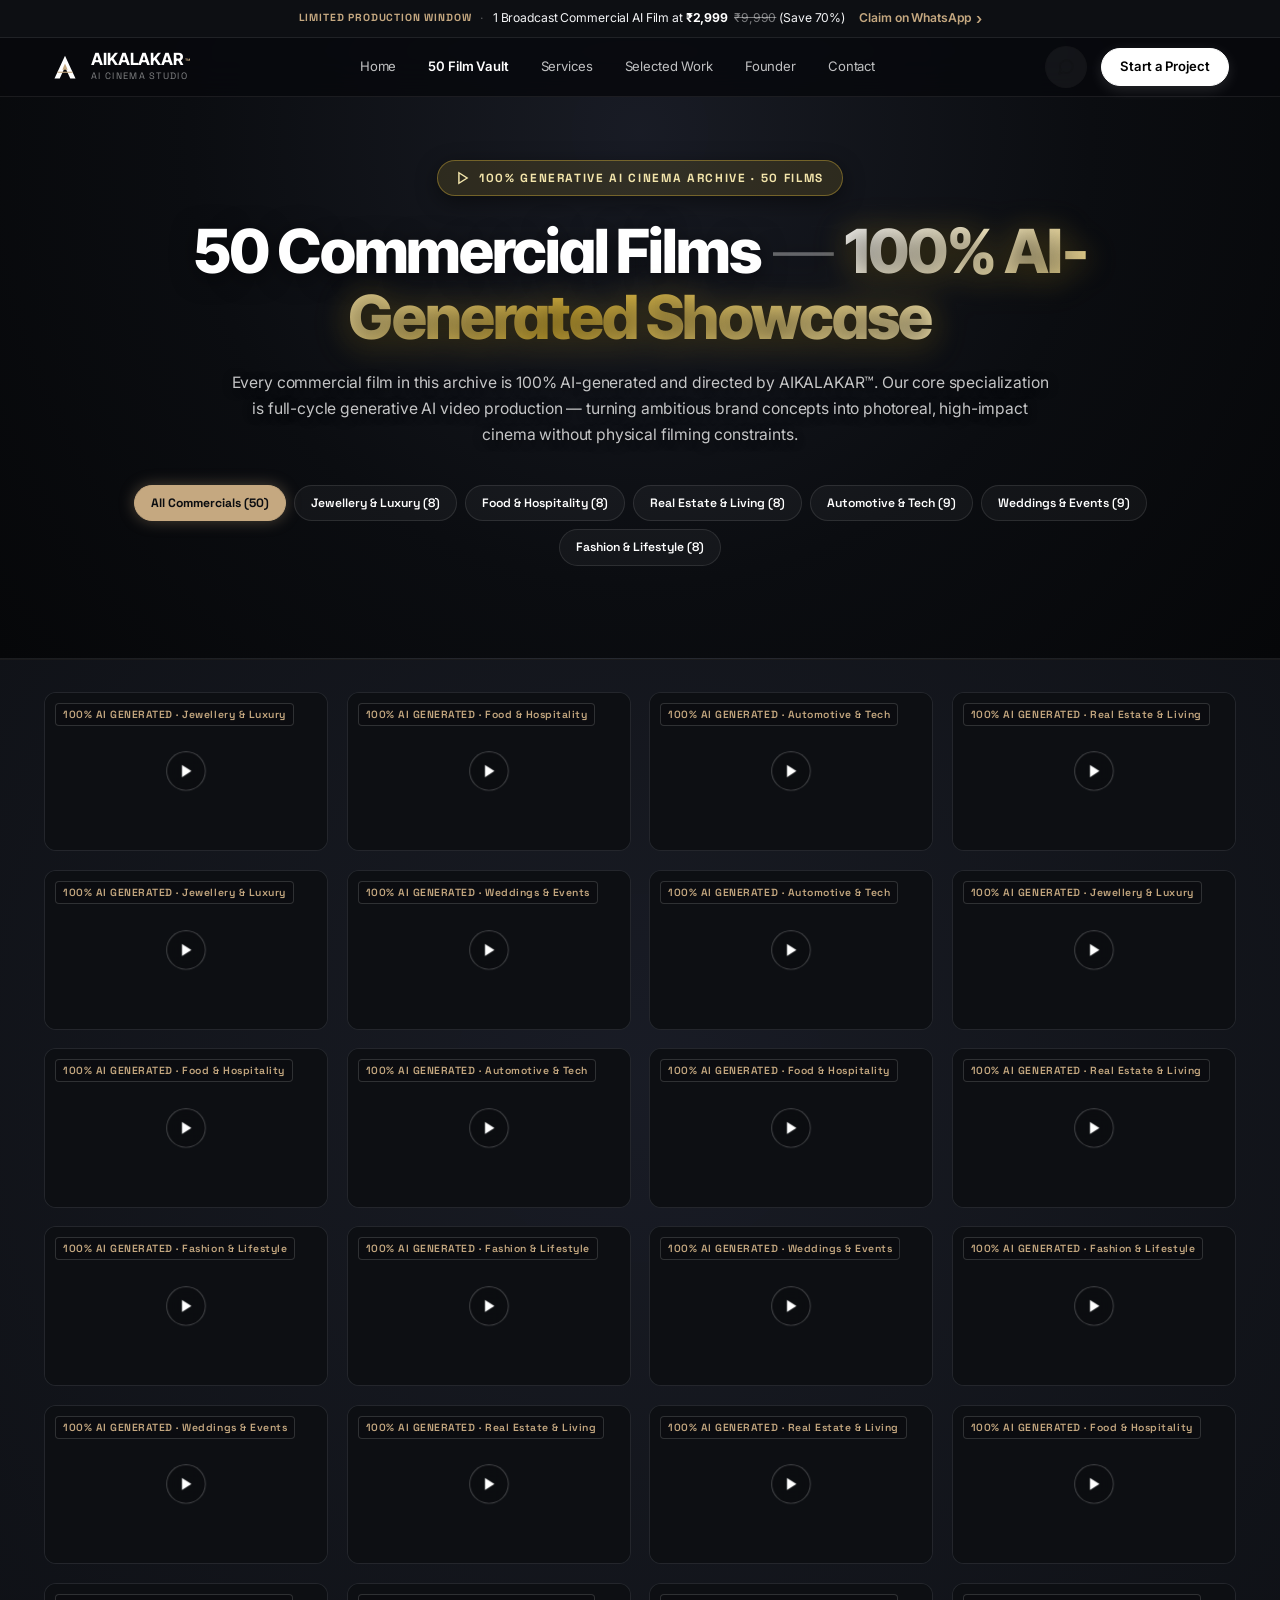
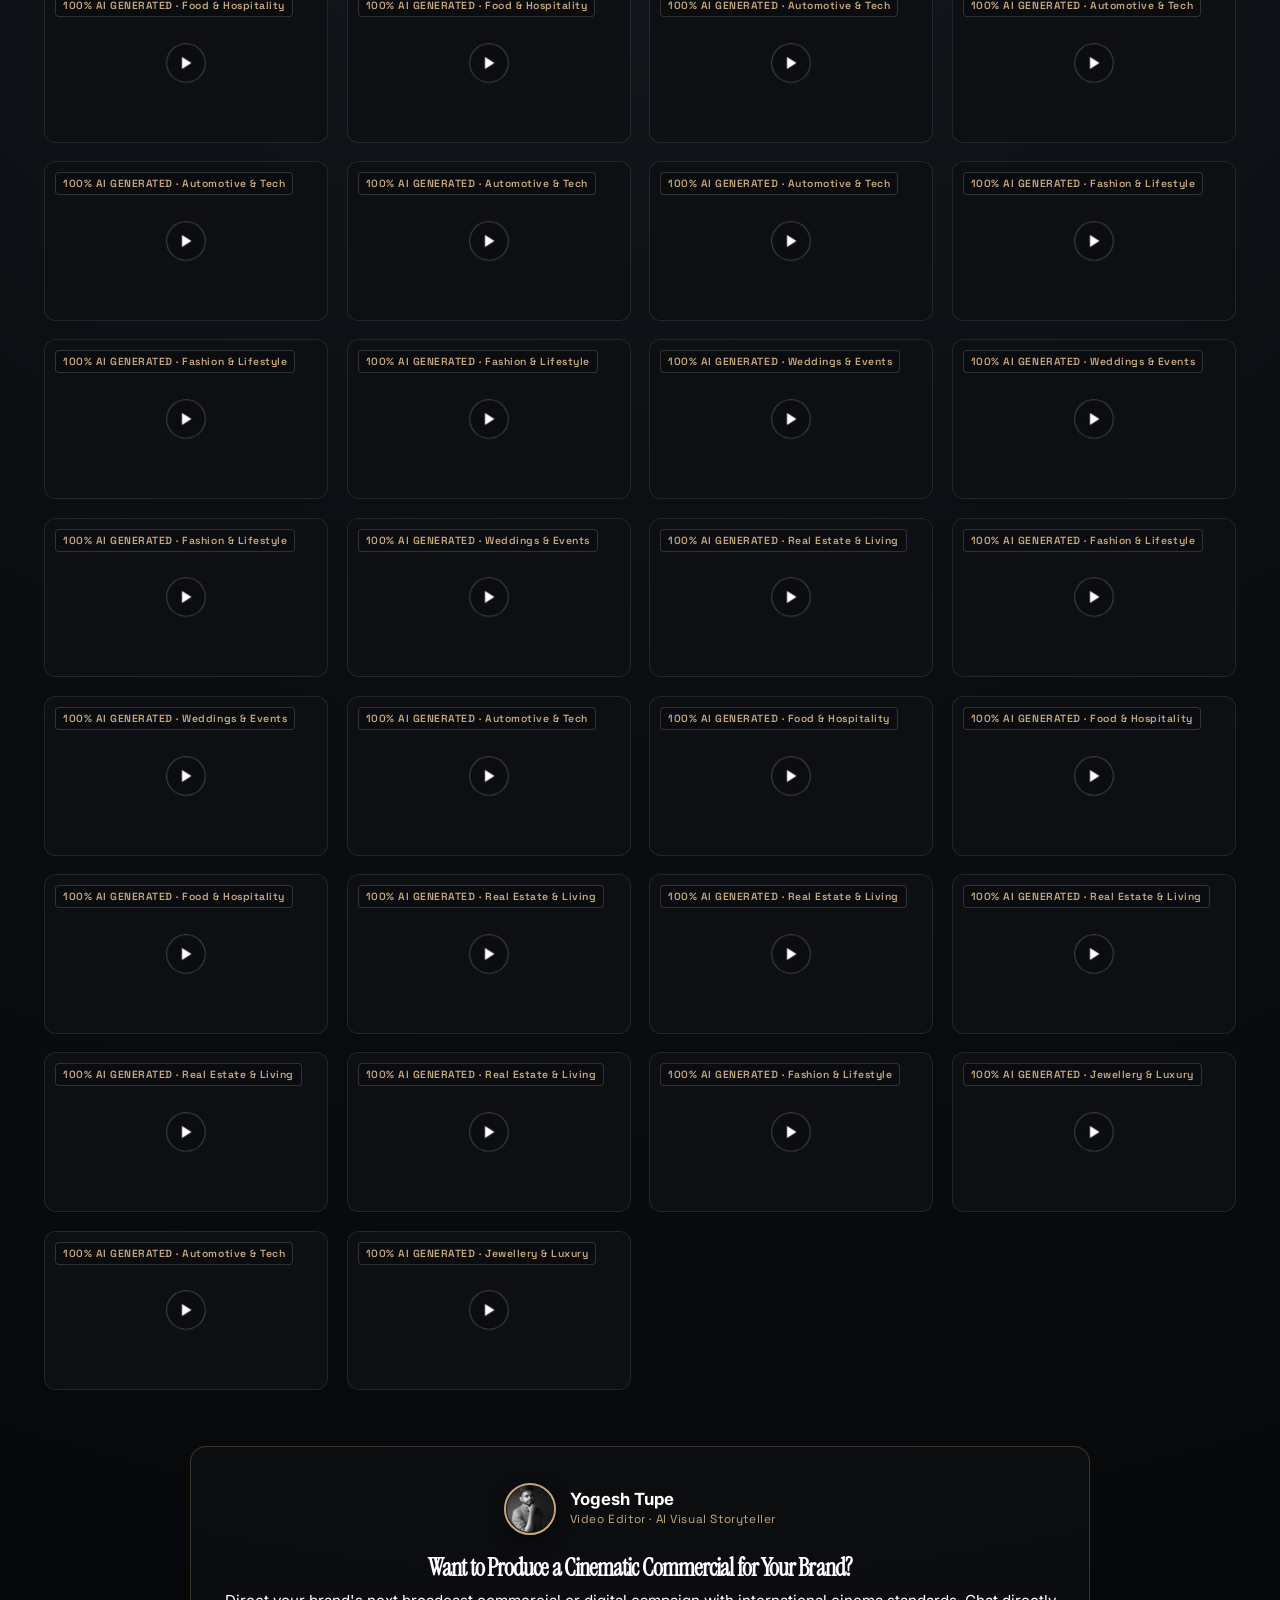
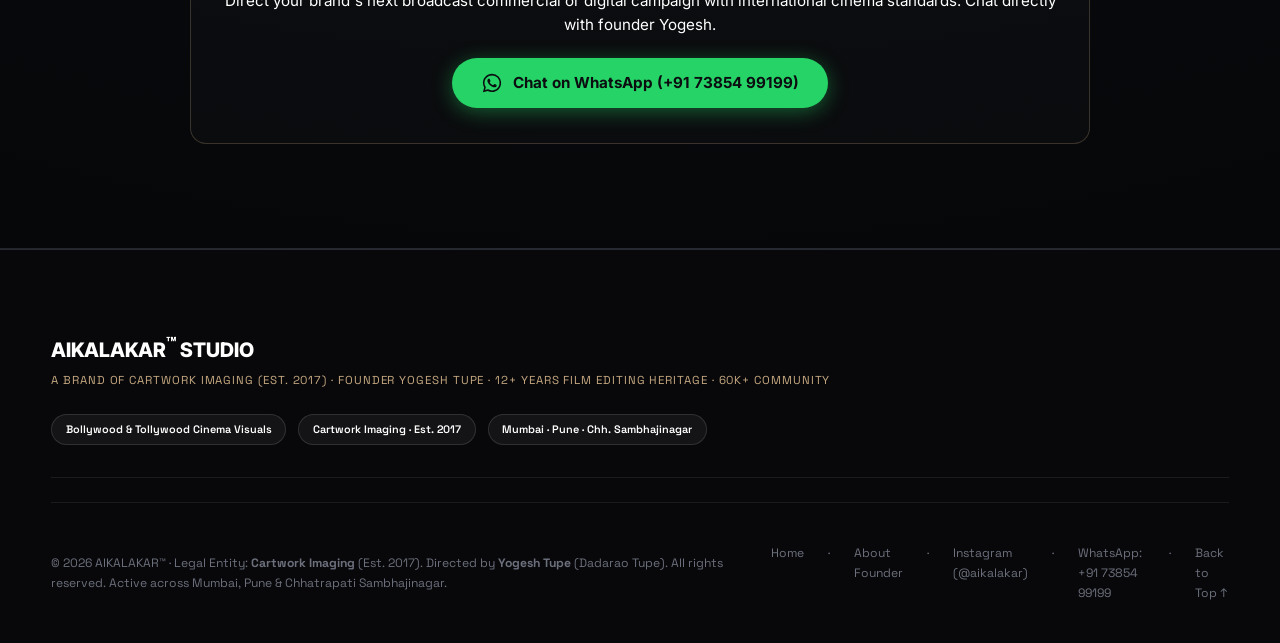
==== commit e5be0894: "feat: add official founder bio, credentials, motto, and portrait for Yogesh Tupe" ====
--- a/vault.html
+++ b/vault.html
@@ -182,11 +182,18 @@
 
         <!-- Vault Bottom WhatsApp CTA -->
         <div class="vault-bottom-cta">
+          <div style="display: flex; align-items: center; justify-content: center; gap: 0.85rem; margin-bottom: 1.25rem;">
+            <img src="assets/images/yogesh_tupe_circle.png" alt="Yogesh Tupe" style="width: 52px; height: 52px; border-radius: 50%; border: 2px solid var(--gold-accent); object-fit: cover; box-shadow: 0 4px 16px rgba(0,0,0,0.5);" />
+            <div style="text-align: left;">
+              <div style="color: #ffffff; font-weight: 700; font-size: 1.05rem; line-height: 1.2;">Yogesh Tupe</div>
+              <div style="color: var(--gold-accent); font-size: 0.74rem; font-family: var(--font-mono); letter-spacing: 0.05em;">Video Editor · AI Visual Storyteller</div>
+            </div>
+          </div>
           <h3>Want to Produce a Cinematic Commercial for Your Brand?</h3>
           <p>
             Direct your brand's next broadcast commercial or digital campaign with international cinema standards. Chat directly with founder Yogesh.
           </p>
-          <a href="https://wa.me/917385499199?text=Hello%20AIKALAKAR%2C%20I%20am%20interested%20in%20producing%20a%20commercial%20film%20for%20my%20brand." target="_blank" rel="noopener noreferrer" class="vault-wa-big-btn">
+          <a href="https://wa.me/917385499199?text=Hello%20Yogesh%20(AIKALAKAR)%2C%20I%20am%20interested%20in%20producing%20a%20commercial%20film%20for%20my%20brand." target="_blank" rel="noopener noreferrer" class="vault-wa-big-btn">
             <svg width="22" height="22" viewBox="0 0 24 24" fill="currentColor"><path d="M12.04 2c-5.46 0-9.91 4.45-9.91 9.91 0 1.75.46 3.45 1.32 4.95L2.05 22l5.25-1.38c1.45.79 3.08 1.21 4.74 1.21 5.46 0 9.91-4.45 9.91-9.91 0-2.65-1.03-5.14-2.9-7.01A9.82 9.82 0 0 0 12.04 2zm.01 18.06c-1.48 0-2.93-.4-4.2-1.15l-.3-.18-3.12.82.83-3.04-.2-.31a8.13 8.13 0 0 1-1.25-4.29c0-4.51 3.67-8.18 8.19-8.18 2.19 0 4.24.85 5.79 2.4 1.54 1.55 2.4 3.61 2.4 5.8-.01 4.51-3.68 8.12-8.24 8.12zm4.49-6.13c-.25-.12-1.47-.72-1.7-.81-.23-.08-.39-.12-.56.12-.17.25-.64.81-.79.97-.14.17-.29.19-.54.06-.25-.12-1.05-.39-2-1.23-.74-.66-1.24-1.47-1.38-1.72-.15-.25-.02-.38.11-.51.11-.11.25-.29.37-.43.12-.15.17-.25.25-.42.08-.17.04-.31-.02-.44-.06-.12-.56-1.35-.77-1.85-.2-.48-.41-.42-.56-.43h-.48c-.17 0-.44.06-.66.31-.23.25-.87.85-.87 2.08 0 1.23.89 2.41 1.02 2.58.12.17 1.76 2.68 4.25 3.76.59.26 1.06.41 1.42.53.6.19 1.14.16 1.57.1.48-.07 1.47-.6 1.68-1.18.21-.58.21-1.07.15-1.18-.06-.11-.23-.17-.48-.3z"/></svg>
             <span>Chat on WhatsApp (+91 73854 99199)</span>
           </a>
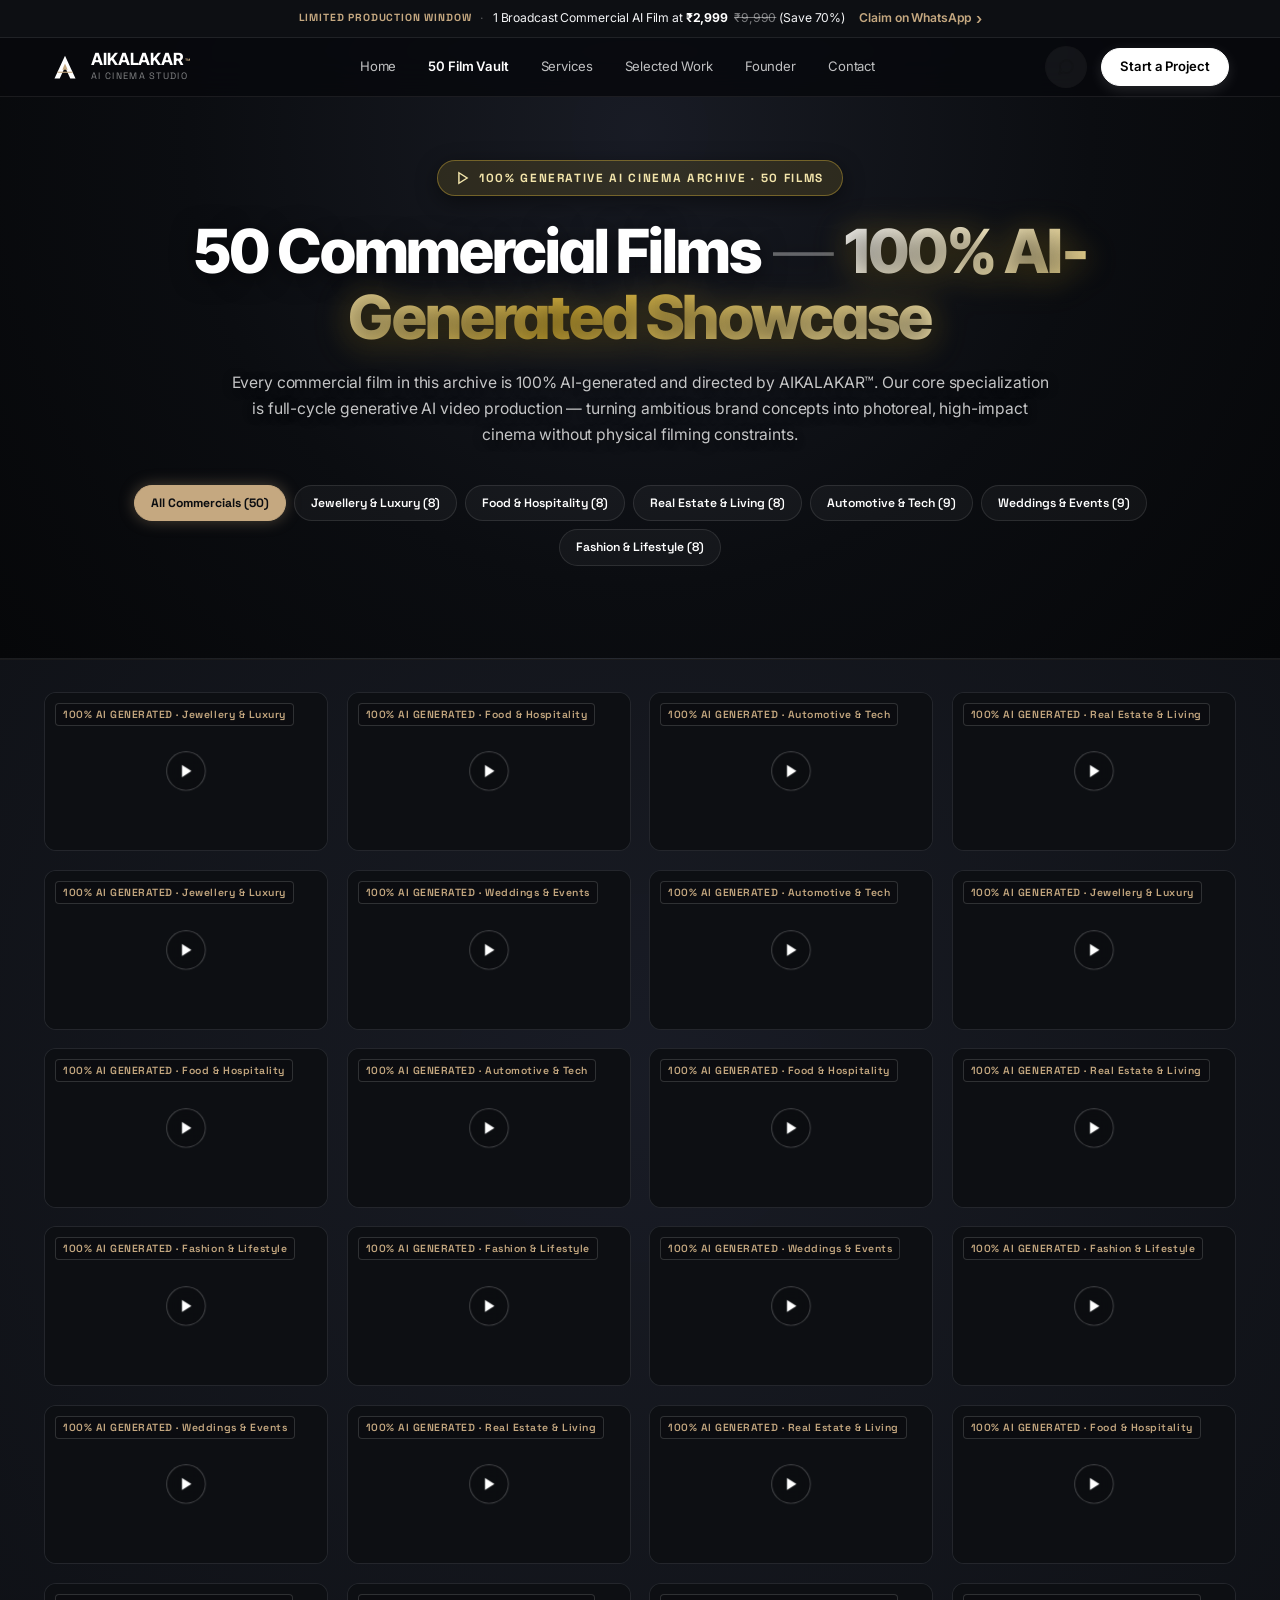
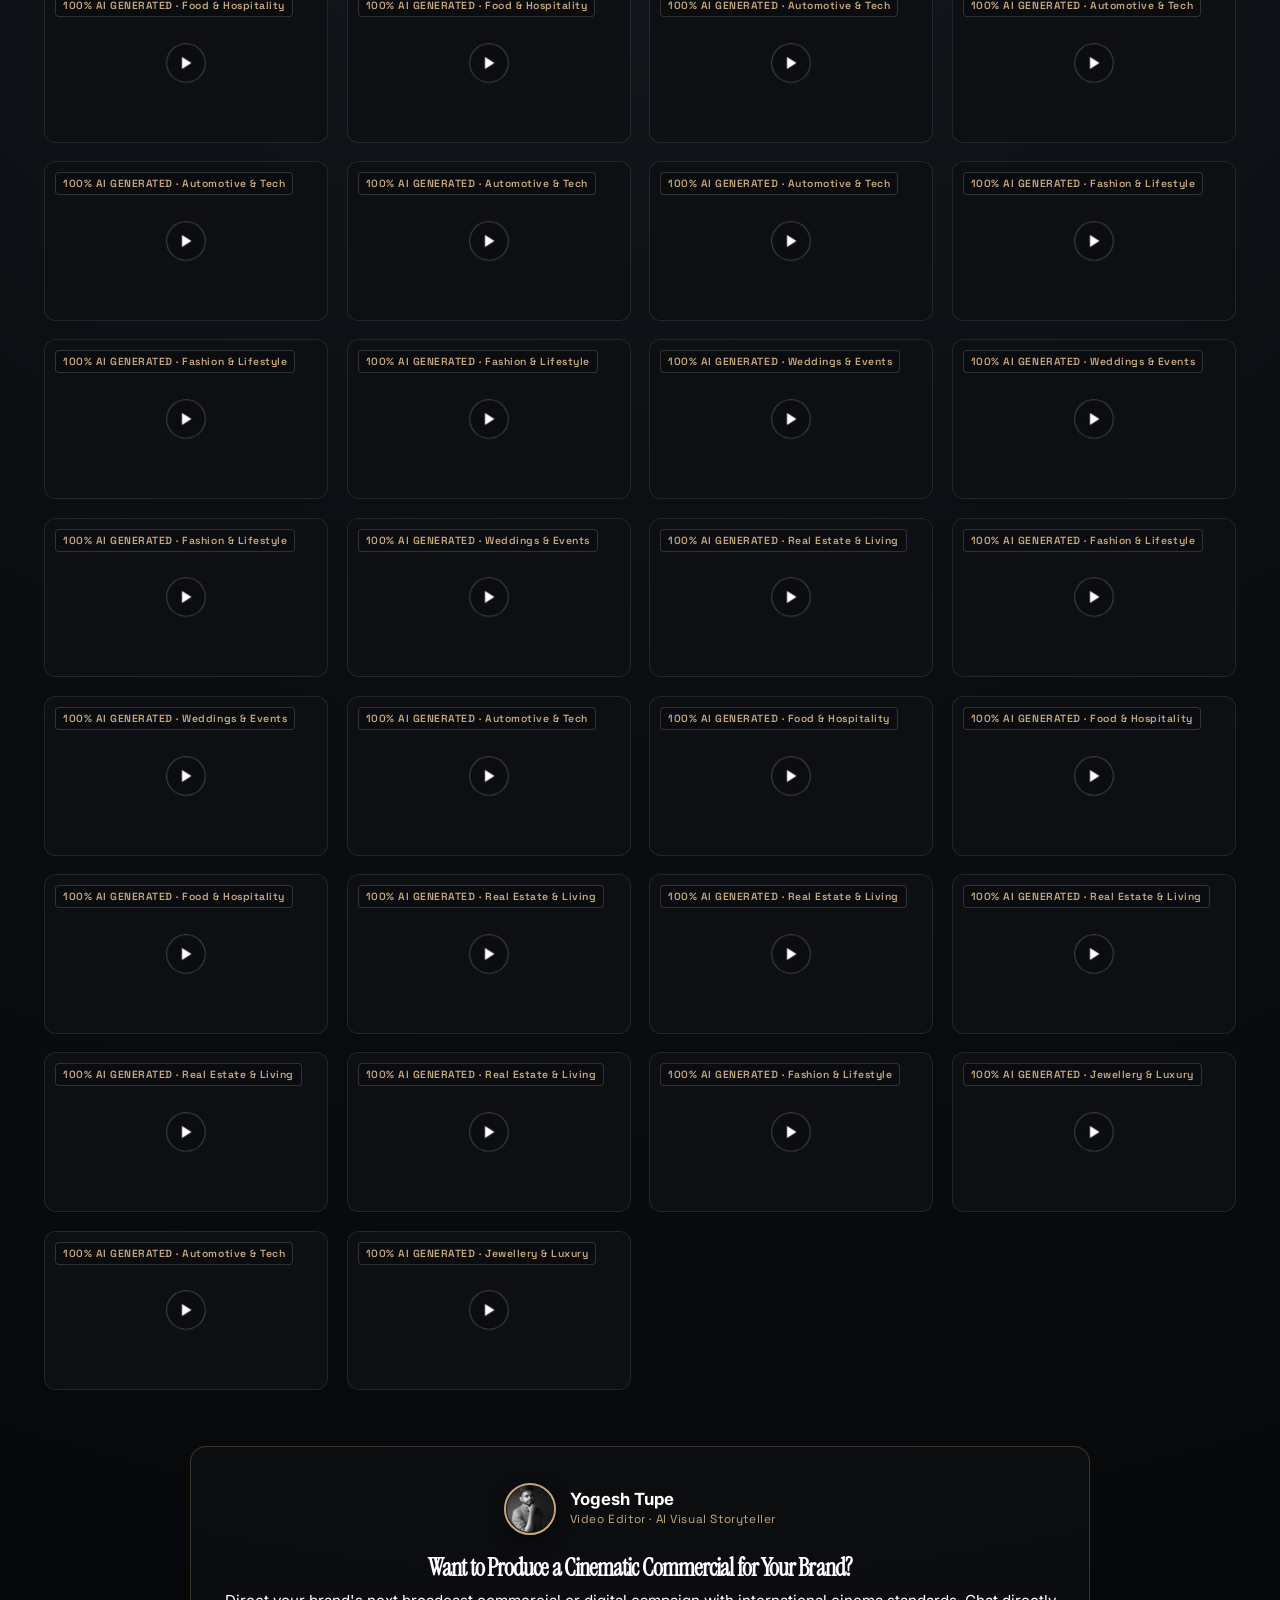
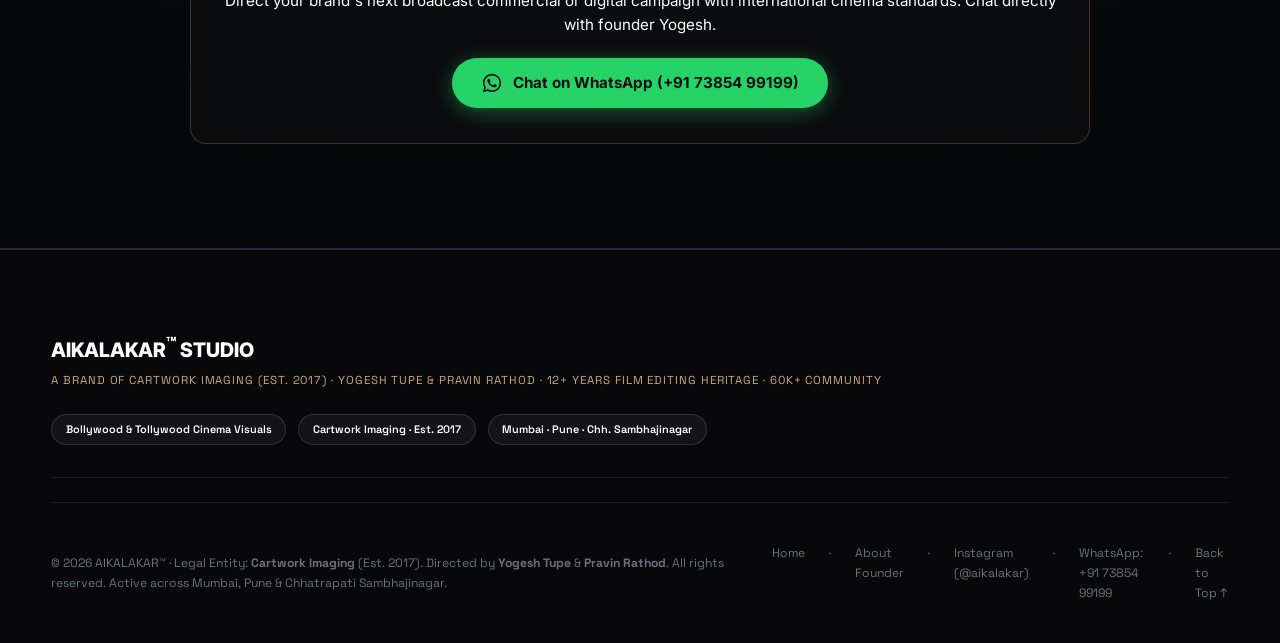
==== commit 3ffb4a54: "feat: add Co-Founder Pravin Rathod with bio, photo, motto, and dual-leadership showcase" ====
--- a/vault.html
+++ b/vault.html
@@ -273,7 +273,7 @@
         <div>
           <div style="font-family: var(--font-display); font-size: 1.25rem; font-weight: 800; color: #ffffff;">AIKALAKAR<sup>™</sup> STUDIO</div>
           <div style="font-family: var(--font-mono); font-size: 0.72rem; color: var(--gold-accent); margin-top: 0.25rem; letter-spacing: 0.08em;">
-            A BRAND OF CARTWORK IMAGING (EST. 2017) · FOUNDER YOGESH TUPE · 12+ YEARS FILM EDITING HERITAGE · 60K+ COMMUNITY
+            A BRAND OF CARTWORK IMAGING (EST. 2017) · YOGESH TUPE &amp; PRAVIN RATHOD · 12+ YEARS FILM EDITING HERITAGE · 60K+ COMMUNITY
           </div>
         </div>
         <div style="display: flex; gap: 0.75rem; flex-wrap: wrap;">
@@ -284,7 +284,7 @@
       </div>
       <div class="footer-bottom">
         <div>
-          © 2026 AIKALAKAR™ · Legal Entity: <strong>Cartwork Imaging</strong> (Est. 2017). Directed by <strong>Yogesh Tupe</strong> (Dadarao Tupe). All rights reserved. Active across Mumbai, Pune &amp; Chhatrapati Sambhajinagar.
+          © 2026 AIKALAKAR™ · Legal Entity: <strong>Cartwork Imaging</strong> (Est. 2017). Directed by <strong>Yogesh Tupe</strong> &amp; <strong>Pravin Rathod</strong>. All rights reserved. Active across Mumbai, Pune &amp; Chhatrapati Sambhajinagar.
         </div>
         <div class="footer-bottom-links">
           <a href="index.html">Home</a>
--- a/css/style.css
+++ b/css/style.css
@@ -4282,3 +4282,175 @@
   line-height: 1.4;
 }
 
+/* ── 15. DUAL LEADERSHIP SHOWCASE (YOGESH TUPE & PRAVIN RATHOD) ── */
+.leadership-header {
+  text-align: center;
+  max-width: 820px;
+  margin: 0 auto 3.25rem auto;
+}
+
+.leadership-header .section-title {
+  margin-bottom: 0.75rem;
+}
+
+.leadership-header-subtitle {
+  font-size: 1.05rem;
+  color: var(--text-secondary);
+  line-height: 1.6;
+}
+
+.leadership-cards-grid {
+  display: grid;
+  grid-template-columns: 1fr;
+  gap: 2.25rem;
+  margin-bottom: 3.5rem;
+}
+
+@media (min-width: 992px) {
+  .leadership-cards-grid {
+    grid-template-columns: 1fr 1fr;
+    gap: 2.5rem;
+    align-items: stretch;
+  }
+}
+
+.leadership-card {
+  background: #0b0d12;
+  border: 1px solid rgba(197, 168, 128, 0.22);
+  border-radius: var(--radius-lg);
+  overflow: hidden;
+  display: flex;
+  flex-direction: column;
+  transition: transform 0.35s ease, border-color 0.35s ease, box-shadow 0.35s ease;
+  box-shadow: 0 16px 40px -12px rgba(0, 0, 0, 0.45);
+}
+
+.leadership-card:hover {
+  transform: translateY(-4px);
+  border-color: rgba(197, 168, 128, 0.45);
+  box-shadow: 0 24px 48px -12px rgba(0, 0, 0, 0.6), 0 0 28px rgba(197, 168, 128, 0.12);
+}
+
+.leadership-card-media {
+  position: relative;
+  width: 100%;
+  aspect-ratio: 4 / 3.8;
+  background: #06070a;
+  overflow: hidden;
+}
+
+.leadership-card-media img {
+  width: 100%;
+  height: 100%;
+  object-fit: cover;
+  object-position: center 25%;
+  transition: transform 0.6s cubic-bezier(0.16, 1, 0.3, 1);
+}
+
+.leadership-card:hover .leadership-card-media img {
+  transform: scale(1.025);
+}
+
+.leadership-card-badge {
+  position: absolute;
+  bottom: 1.25rem;
+  left: 1.25rem;
+  right: 1.25rem;
+  background: rgba(8, 10, 14, 0.90);
+  backdrop-filter: blur(16px);
+  -webkit-backdrop-filter: blur(16px);
+  border: 1px solid rgba(255, 255, 255, 0.12);
+  border-radius: var(--radius-md);
+  padding: 1rem 1.25rem;
+  box-shadow: 0 12px 30px rgba(0, 0, 0, 0.55);
+}
+
+.leadership-card-quote {
+  color: #ffffff;
+  font-family: var(--font-display);
+  font-size: 0.98rem;
+  font-weight: 600;
+  line-height: 1.4;
+  margin-bottom: 0.35rem;
+}
+
+.leadership-card-author {
+  color: var(--gold-accent);
+  font-family: var(--font-mono);
+  font-size: 0.72rem;
+  font-weight: 700;
+  letter-spacing: 0.08em;
+  text-transform: uppercase;
+}
+
+.leadership-card-body {
+  padding: 2rem 2rem 2.25rem 2rem;
+  display: flex;
+  flex-direction: column;
+  flex: 1;
+}
+
+.leadership-card-name {
+  font-family: var(--font-display);
+  font-size: 1.75rem;
+  font-weight: 700;
+  color: #ffffff;
+  margin-bottom: 0.5rem;
+  letter-spacing: -0.01em;
+}
+
+.leadership-role-pills {
+  display: flex;
+  flex-wrap: wrap;
+  gap: 0.45rem;
+  align-items: center;
+  margin-bottom: 1.35rem;
+}
+
+.leadership-role-tag {
+  background: rgba(197, 168, 128, 0.12);
+  color: var(--gold-accent);
+  border: 1px solid rgba(197, 168, 128, 0.28);
+  padding: 0.22rem 0.65rem;
+  border-radius: 980px;
+  font-size: 0.76rem;
+  font-weight: 700;
+  font-family: var(--font-mono);
+  letter-spacing: 0.03em;
+}
+
+.leadership-role-sep {
+  color: rgba(255, 255, 255, 0.3);
+  font-size: 0.75rem;
+}
+
+.leadership-bio {
+  font-size: 0.95rem;
+  line-height: 1.72;
+  color: rgba(240, 240, 245, 0.85);
+  display: flex;
+  flex-direction: column;
+  gap: 0.95rem;
+  margin-bottom: 1.5rem;
+  flex: 1;
+}
+
+.leadership-bio p {
+  margin: 0;
+}
+
+.leadership-bio strong {
+  color: #ffffff;
+  font-weight: 600;
+}
+
+.leadership-badges-row {
+  margin-top: auto;
+  display: flex;
+  flex-wrap: wrap;
+  gap: 0.5rem;
+  padding-top: 1.25rem;
+  border-top: 1px solid rgba(255, 255, 255, 0.08);
+}
+
+
